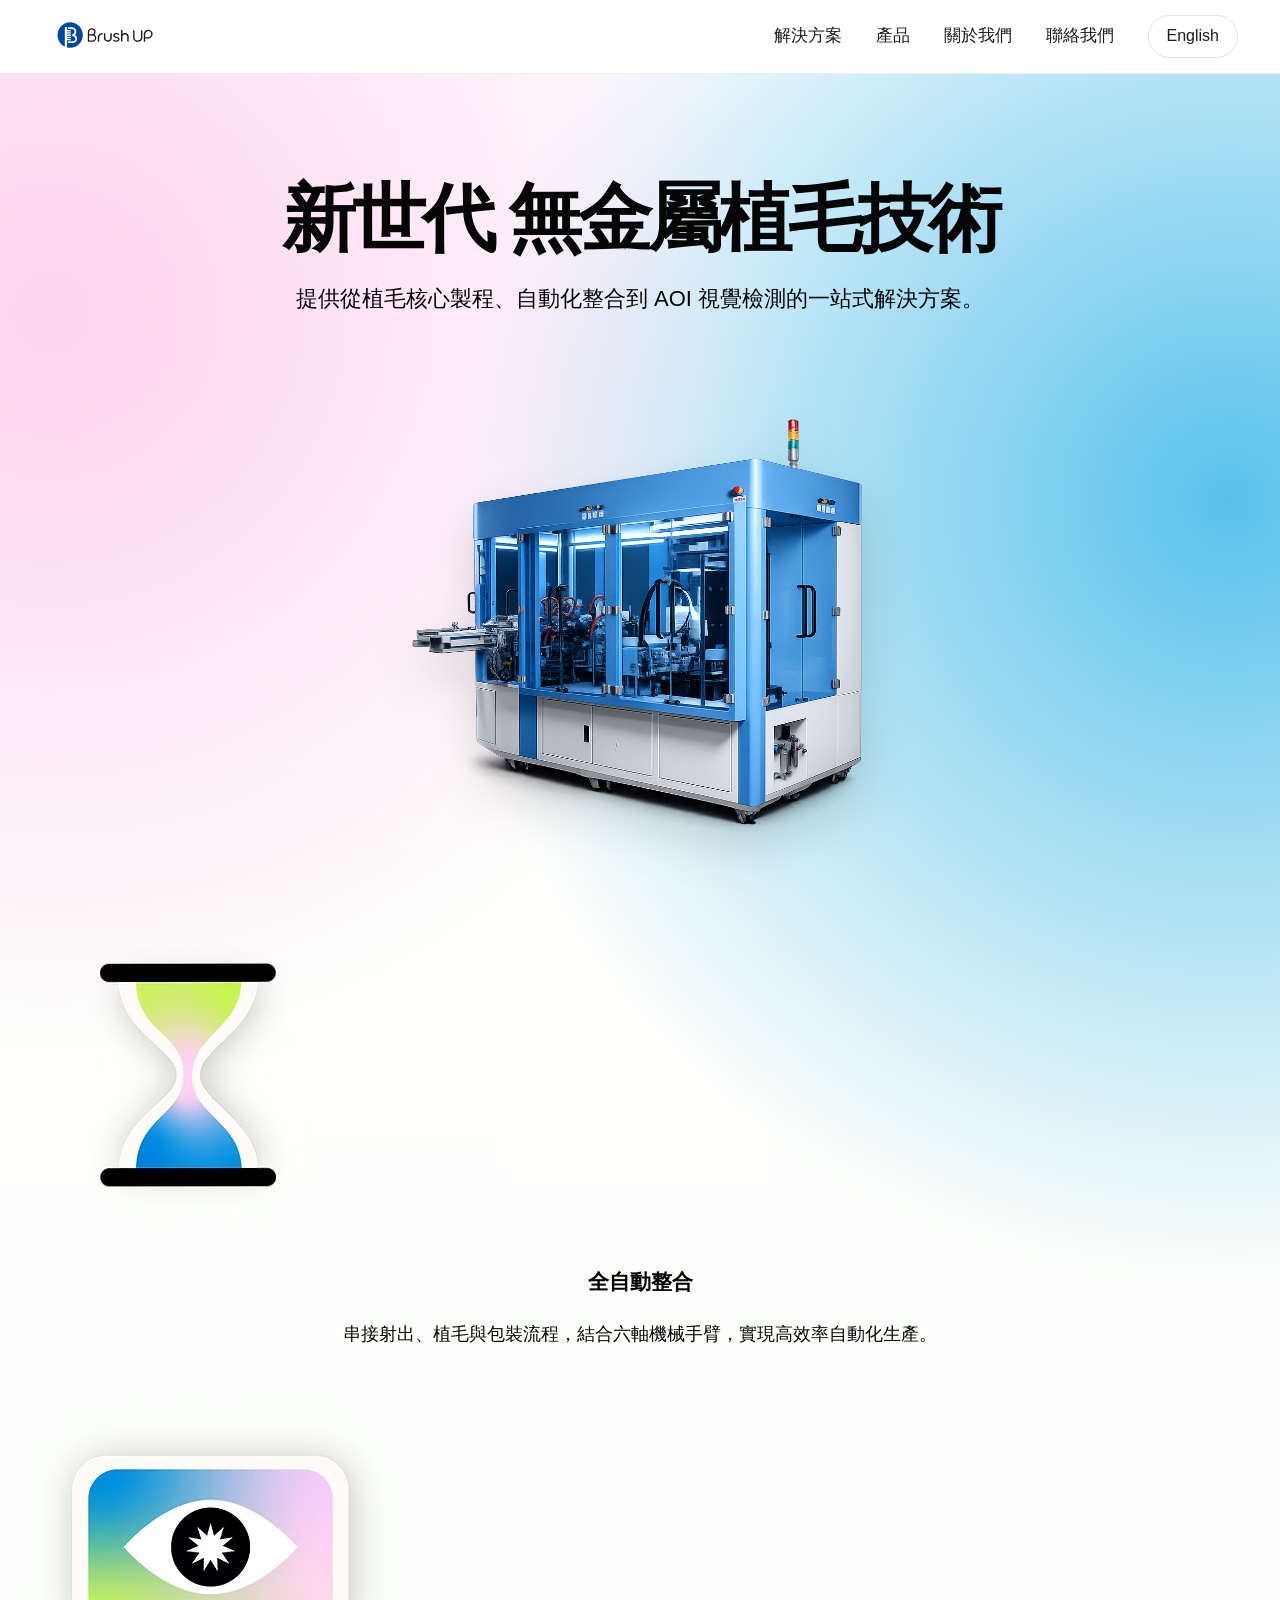
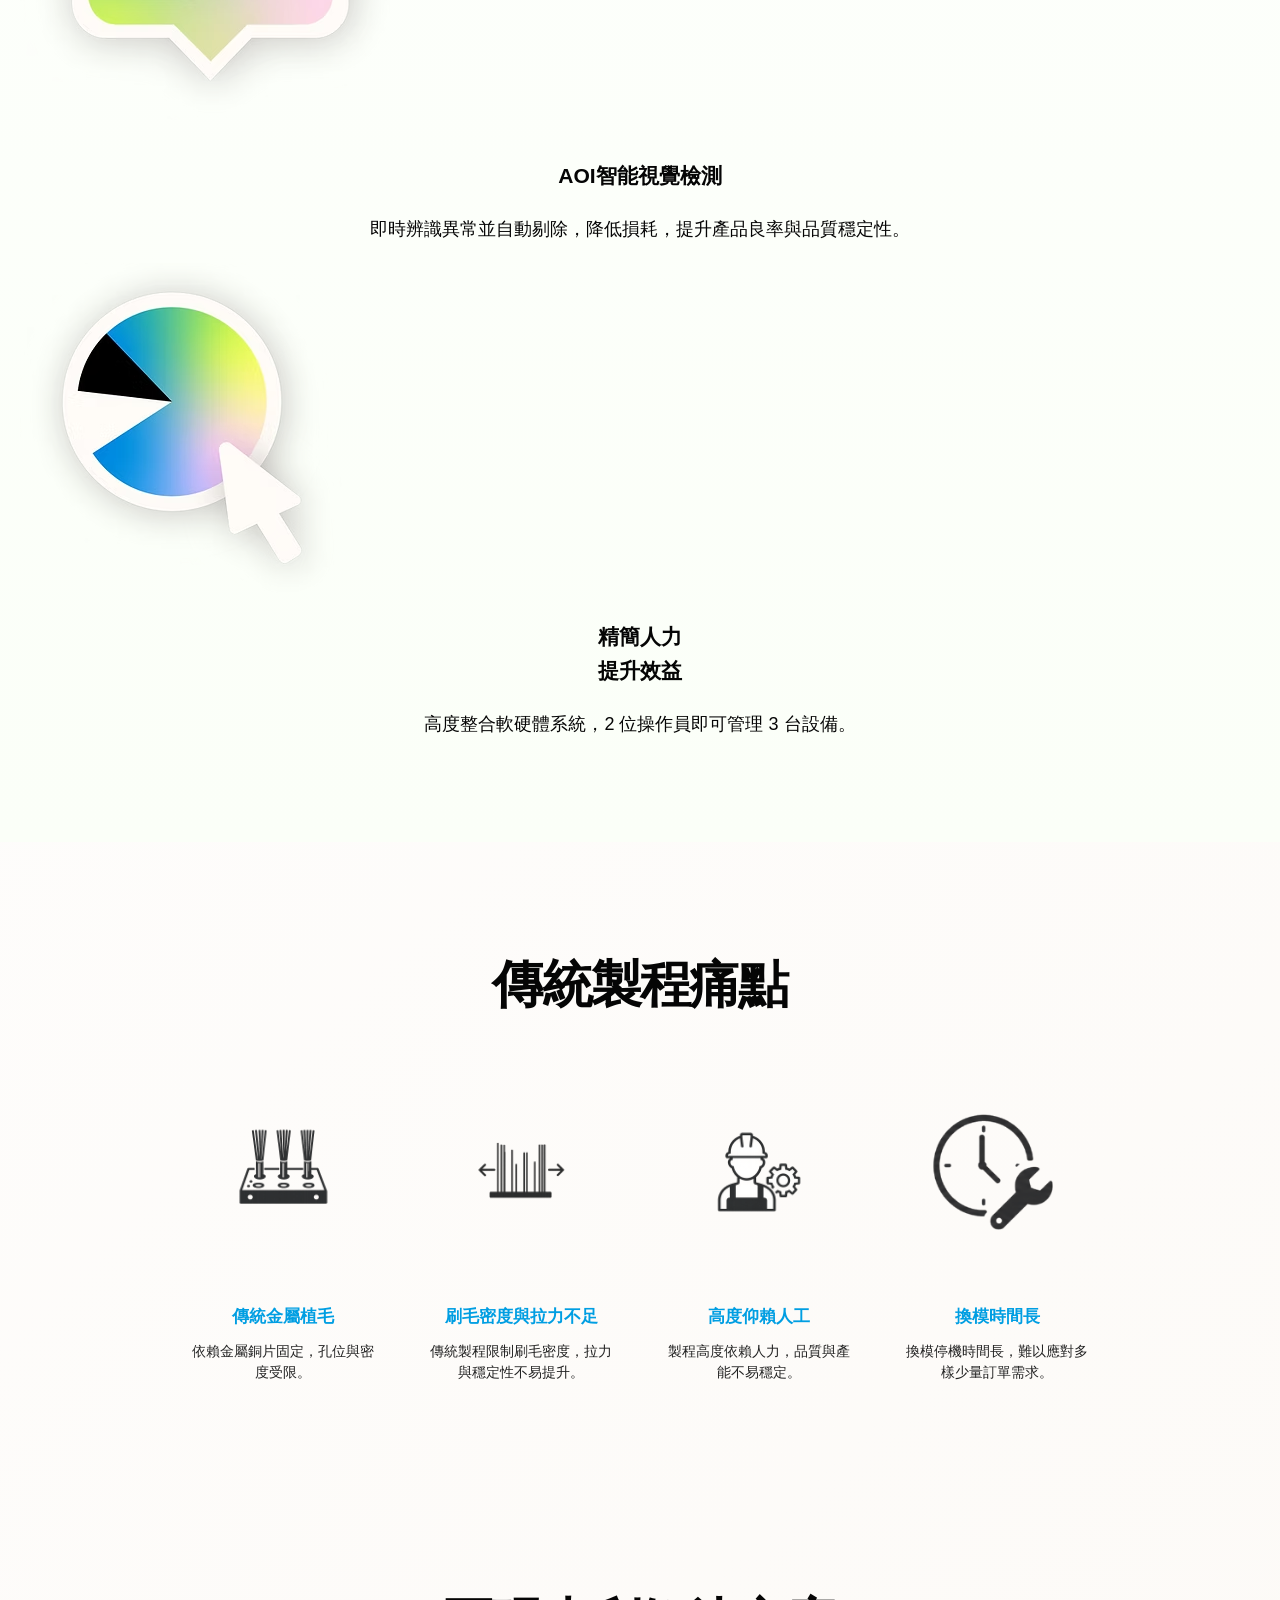
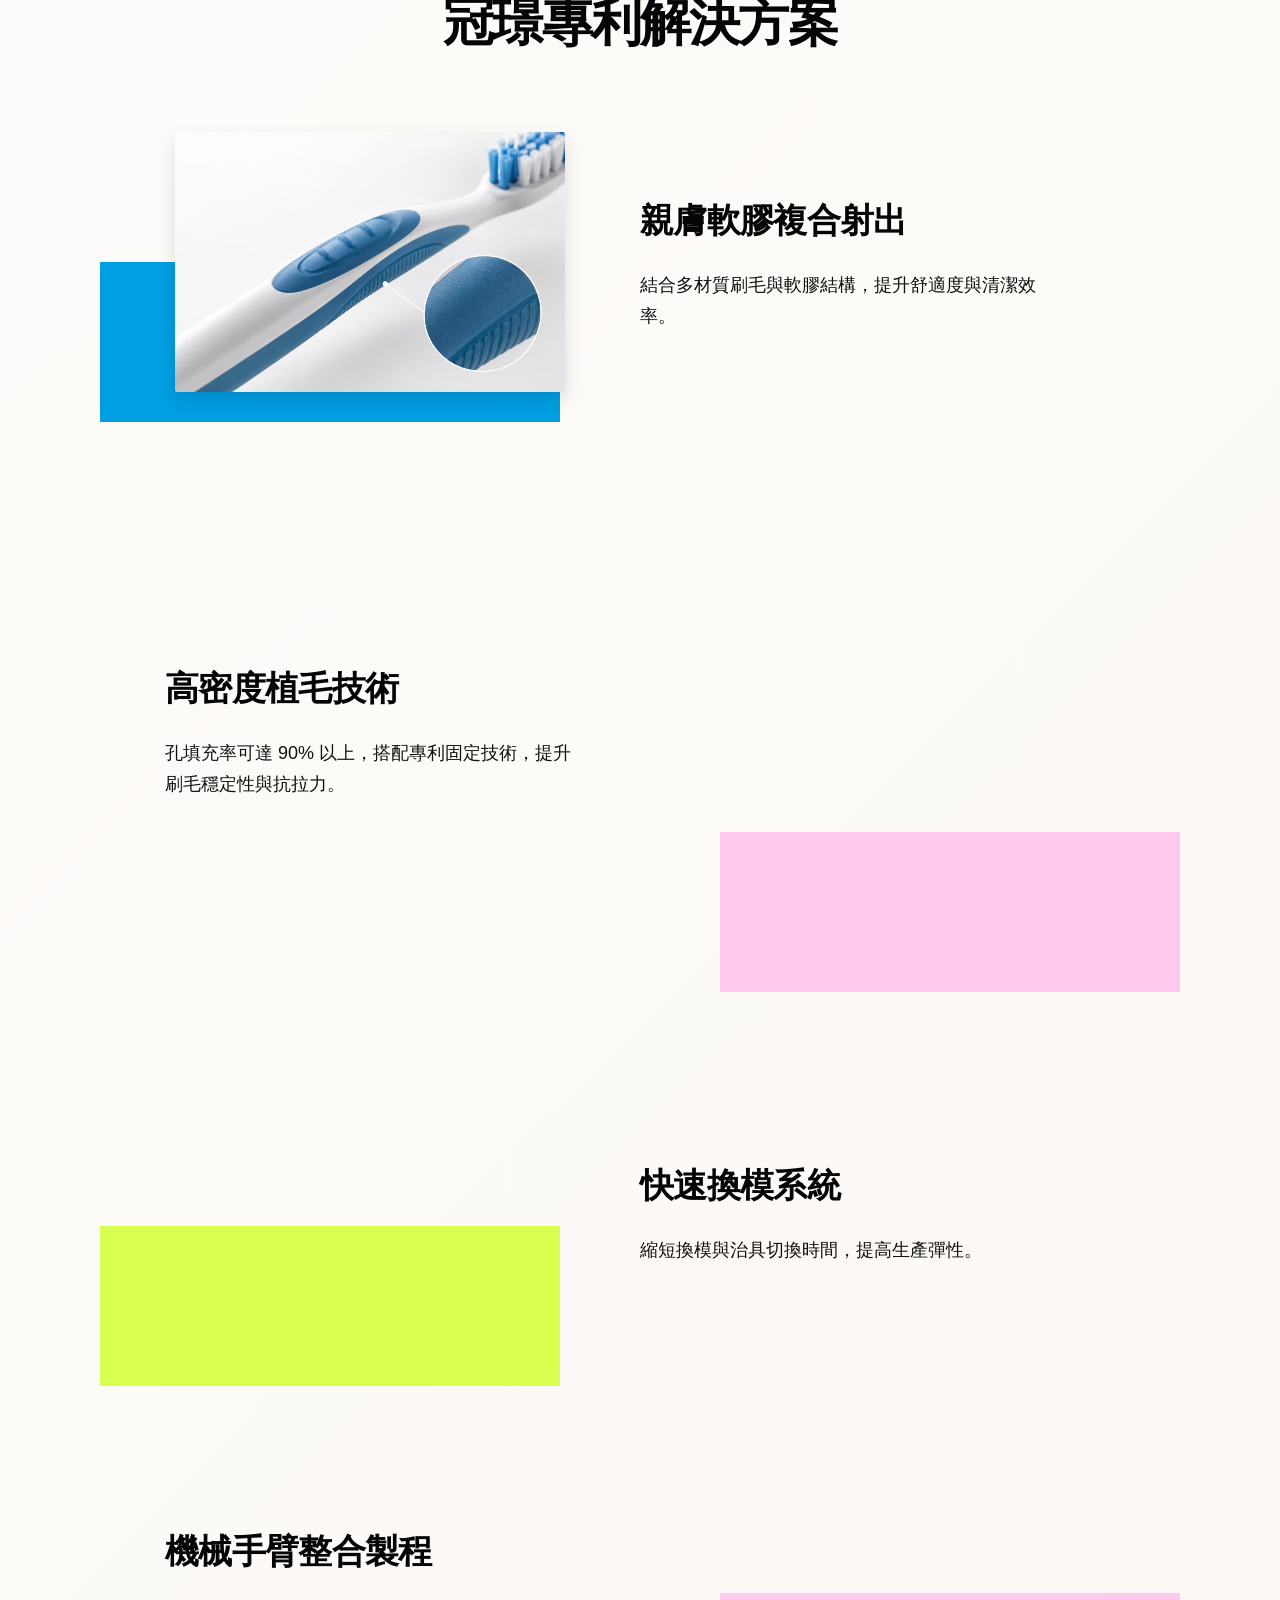
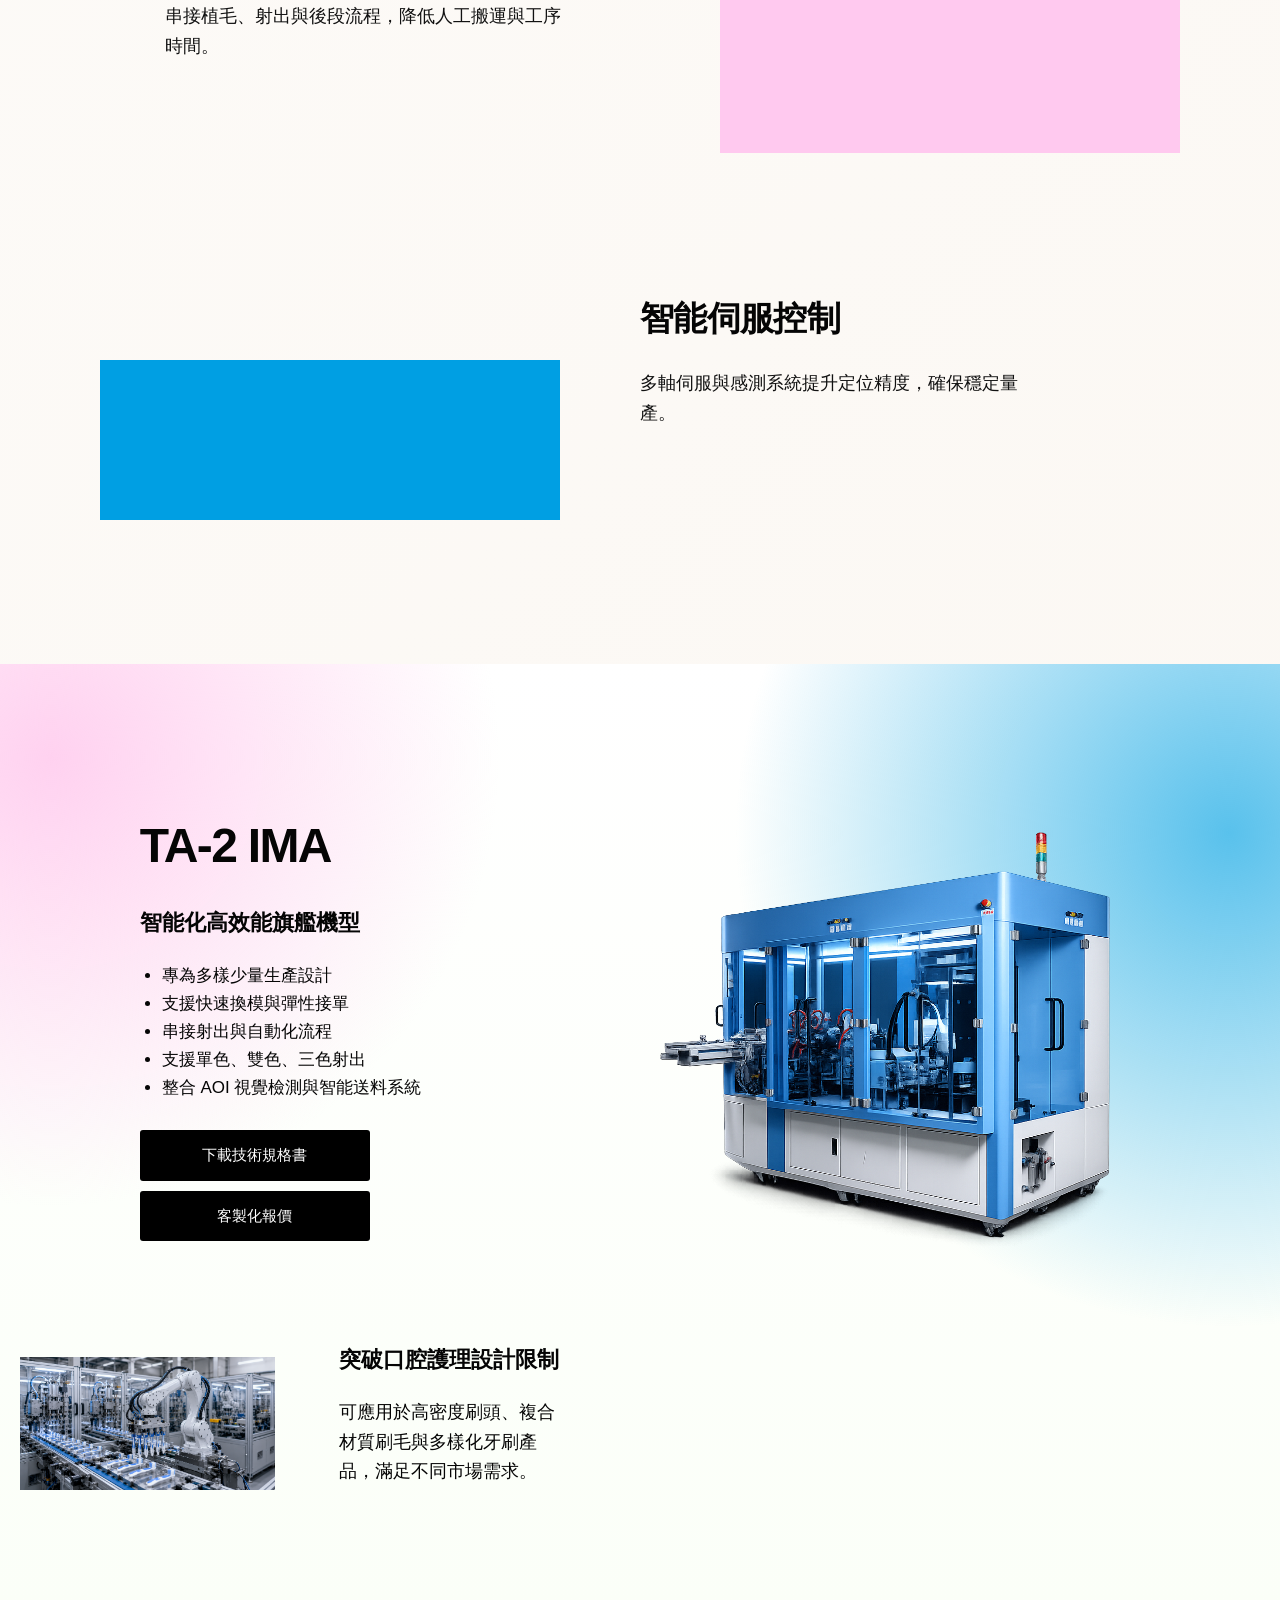
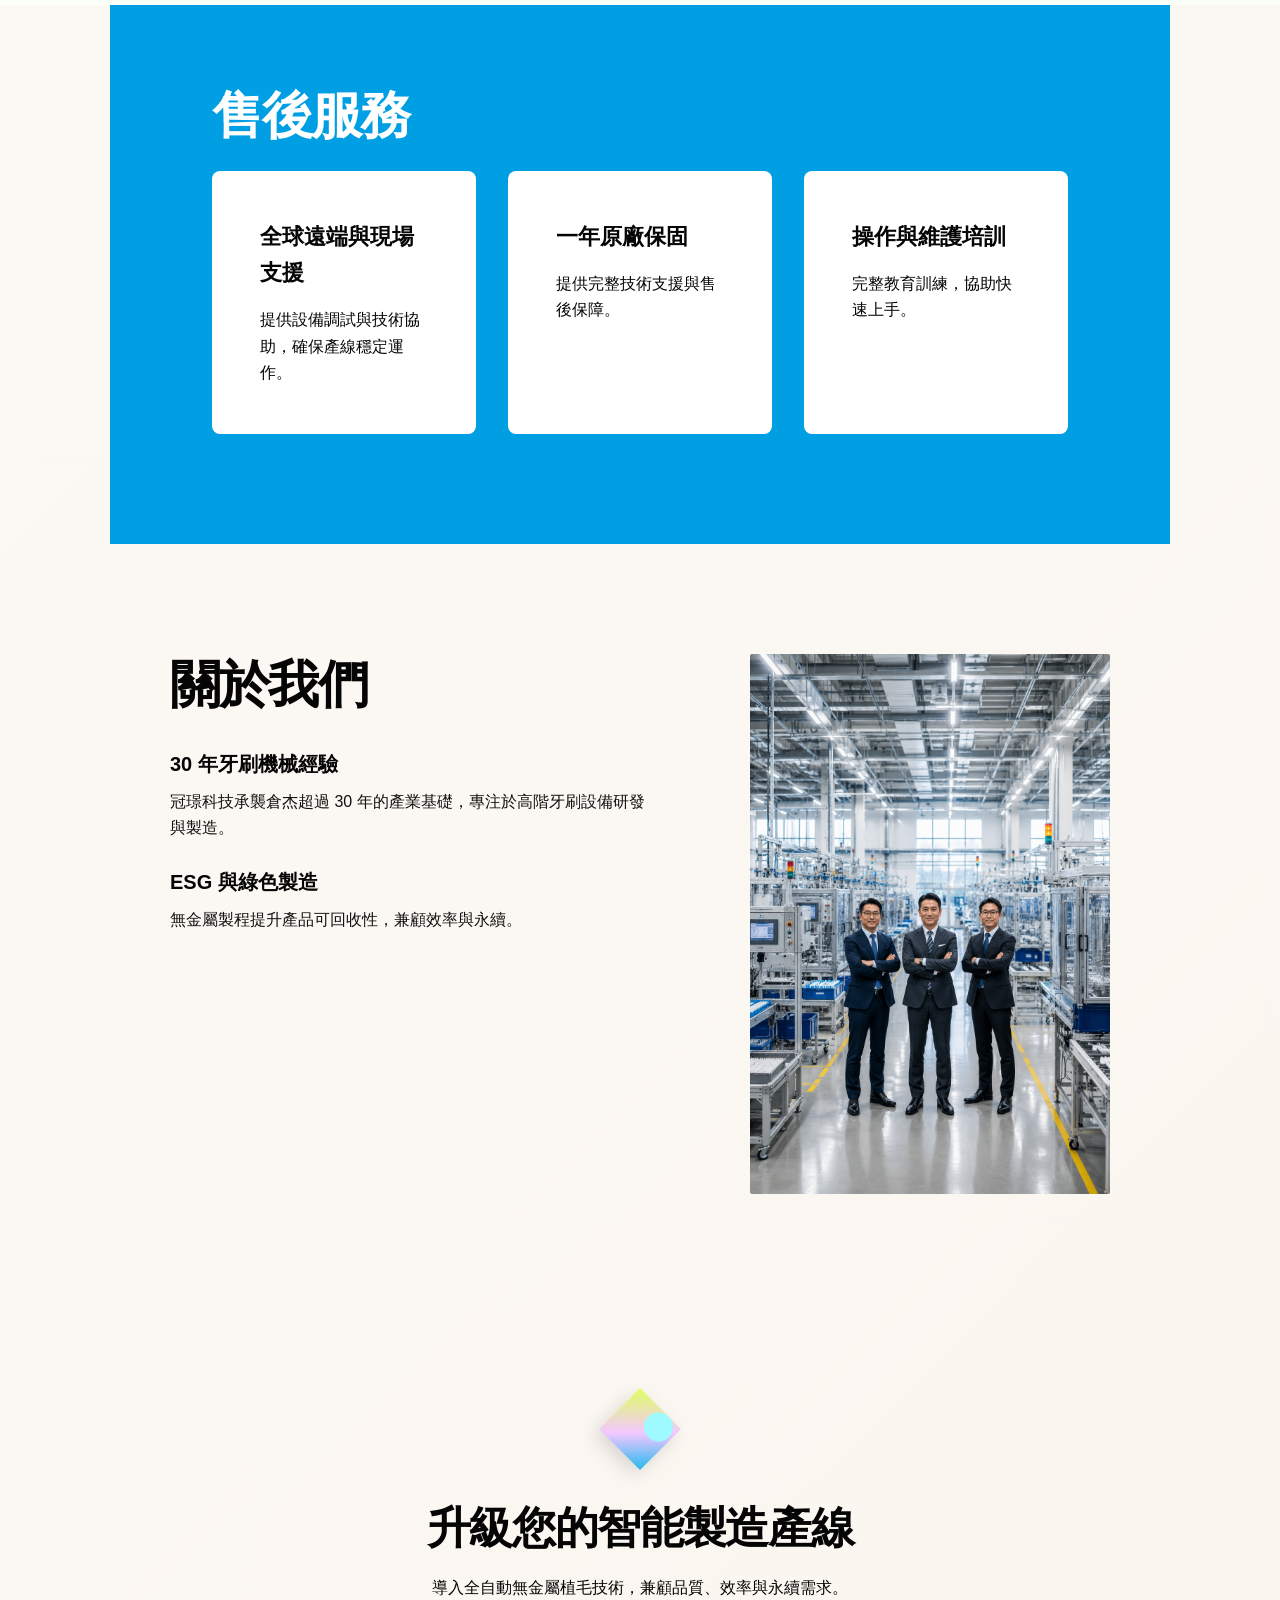
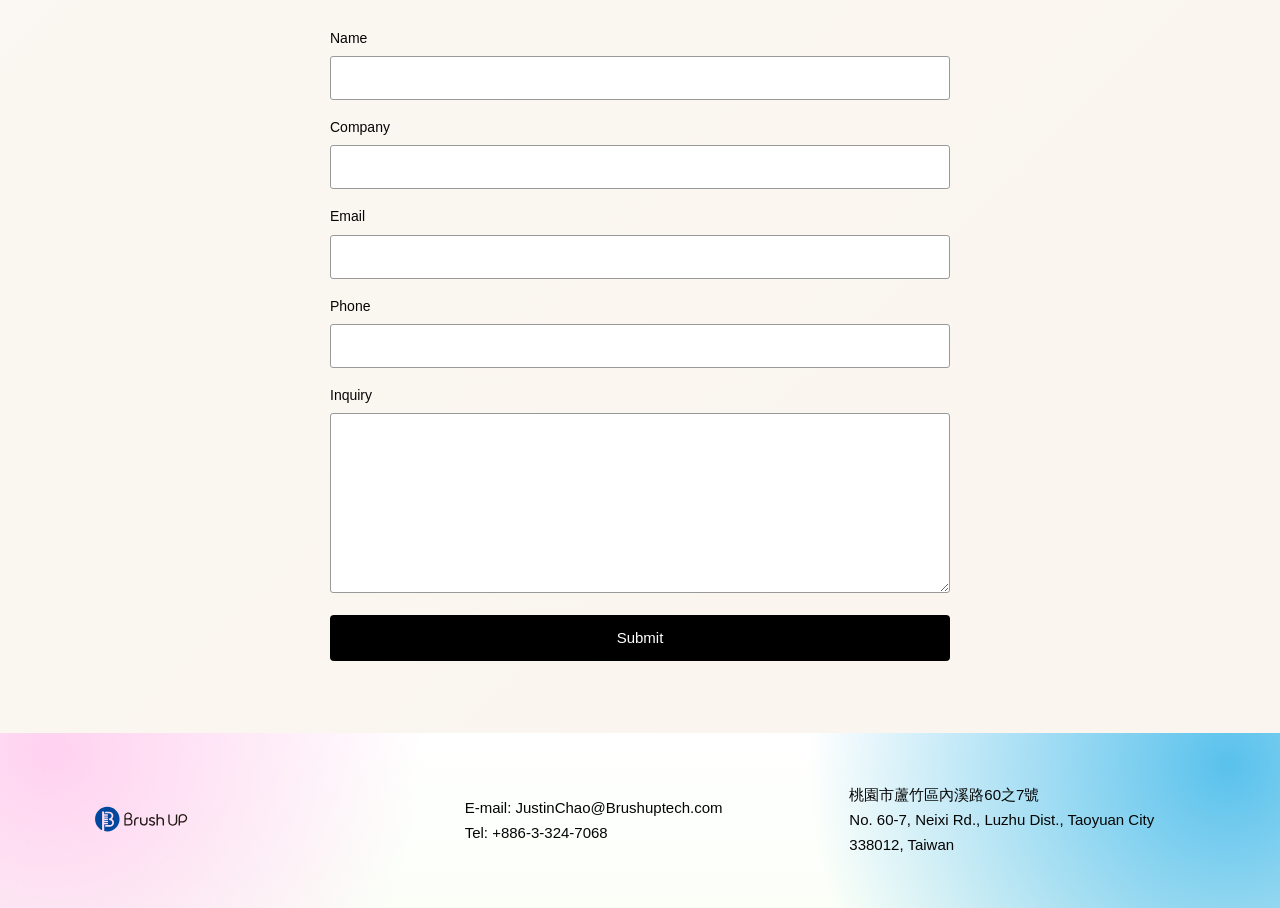
==== index.html @ 4c8d1447 "Update index.html hero標題改class" ====
<!doctype html>
<html lang="zh-Hant">
<head>
  <meta charset="utf-8">
  <meta name="viewport" content="width=device-width, initial-scale=1">

<link rel="icon" type="image/x-icon" href="/favicon.ico?v=999">
<link rel="shortcut icon" type="image/x-icon" href="/favicon.ico?v=999">
  <link rel="apple-touch-icon" href="/favicon.png">

  <title>BrushUP｜新世代無金屬植毛技術</title>
  <meta name="description" content="提供從植毛核心製程、自動化整合到 AOI 視覺檢測的一站式解決方案。">
  <link rel="stylesheet" href="style.css">
</head>
<body>
  <header class="topbar">
    <a class="logo" href="#top"><img src="assets/logo.svg" alt="BrushUP"></a>
    <nav class="nav" aria-label="main navigation">
      <a href="#solution">解決方案</a>
      <a href="#product">產品</a>
      <a href="#about">關於我們</a>
      <a href="#contact">聯絡我們</a>
      <a href="en.html" class="lang">English</a>
    </nav>
  </header>

  <main id="top">
    <section class="hero soft-gradient">
      <div class="hero-text">
       <h1 class="hero-title">新世代 無金屬植毛技術</h1>
        <p>提供從植毛核心製程、自動化整合到 AOI 視覺檢測的一站式解決方案。</p>
      </div>
      <img class="hero-machine" src="assets/hero-machine.png" alt="BrushUP 無金屬植毛設備" class="fade-up>
      <div class="hero-cards">
        <article>
          <img src="assets/icon-automation.avif" alt="全自動整合" class="fade-up">
          <h3>全自動整合</h3>
          <p>串接射出、植毛與包裝流程，結合六軸機械手臂，實現高效率自動化生產。</p>
        </article>
        <article>
          <img src="assets/icon-aoi.avif" alt="AOI智能視覺檢測" class="fade-up">
          <h3>AOI智能視覺檢測</h3>
          <p>即時辨識異常並自動剔除，降低損耗，提升產品良率與品質穩定性。</p>
        </article>
        <article>
          <img src="assets/icon-manpower.avif" alt="精簡人力 提升效益" class="fade-up">
          <h3>精簡人力<br>提升效益</h3>
          <p>高度整合軟硬體系統，2 位操作員即可管理 3 台設備。</p>
        </article>
      </div>
    </section>

    <section class="section challenges" id="challenges">
      <h2>傳統製程痛點</h2>
      <div class="challenge-grid">
        <article><img src="assets/challenge-1.png" alt="傳統金屬植毛" class="fade-up"><h3>傳統金屬植毛</h3><p>依賴金屬銅片固定，孔位與密度受限。</p></article>
        <article><img src="assets/challenge-2.png" alt="刷毛密度與拉力不足" class="fade-up"><h3>刷毛密度與拉力不足</h3><p>傳統製程限制刷毛密度，拉力與穩定性不易提升。</p></article>
        <article><img src="assets/challenge-3.png" alt="高度仰賴人工" class="fade-up"><h3>高度仰賴人工</h3><p>製程高度依賴人力，品質與產能不易穩定。</p></article>
        <article><img src="assets/challenge-4.png" alt="換模時間長" class="fade-up"><h3>換模時間長</h3><p>換模停機時間長，難以應對多樣少量訂單需求。</p></article>
      </div>
    </section>

    <section class="section solution" id="solution">
      <h2>冠璟專利解決方案</h2>
      <div class="solution-list">
        <article class="solution-item left blue-block">
          <div class="image-wrap"><img src="assets/solution-1.png" alt="親膚軟膠複合射出" class="fade-up"></div>
          <div class="copy"><h3>親膚軟膠複合射出</h3><p>結合多材質刷毛與軟膠結構，提升舒適度與清潔效率。</p></div>
        </article>
        <article class="solution-item right pink-block">
          <div class="image-wrap"><img src="assets/solution-2.png" alt="高密度植毛技術" class="fade-up"></div>
          <div class="copy"><h3>高密度植毛技術</h3><p>孔填充率可達 90% 以上，搭配專利固定技術，提升刷毛穩定性與抗拉力。</p></div>
        </article>
        <article class="solution-item left green-block">
          <div class="image-wrap"><img src="assets/solution-3.png" alt="快速換模系統" class="fade-up"></div>
          <div class="copy"><h3>快速換模系統</h3><p>縮短換模與治具切換時間，提高生產彈性。</p></div>
        </article>
        <article class="solution-item right pink-block small-img">
          <div class="image-wrap"><img src="assets/solution-4.png" alt="機械手臂整合製程" class="fade-up"></div>
          <div class="copy"><h3>機械手臂整合製程</h3><p>串接植毛、射出與後段流程，降低人工搬運與工序時間。</p></div>
        </article>
        <article class="solution-item left blue-block">
          <div class="image-wrap"><img src="assets/solution-5.png" alt="智能伺服控制" class="fade-up"></div>
          <div class="copy"><h3>智能伺服控制</h3><p>多軸伺服與感測系統提升定位精度，確保穩定量產。</p></div>
        </article>
      </div>
    </section>

    <section class="product soft-gradient" id="product">
      <div class="product-copy">
        <h2>TA-2 IMA</h2>
        <h3>智能化高效能旗艦機型</h3>
        <ul>
          <li>專為多樣少量生產設計</li>
          <li>支援快速換模與彈性接單</li>
          <li>串接射出與自動化流程</li>
          <li>支援單色、雙色、三色射出</li>
          <li>整合 AOI 視覺檢測與智能送料系統</li>
        </ul>
        <div class="buttons"><a href="#" class="btn">下載技術規格書</a><a href="#contact" class="btn">客製化報價</a></div>
      </div>
      <img src="assets/product-machine.png" alt="TA-2 IMA 智能化高效能旗艦機型" class="fade-up>
    </section>

    <section class="section application">
      <div class="application-grid">
        <img src="assets/solution-4.png" alt="突破口腔護理設計限制" class="fade-up">
        <div><h3>突破口腔護理設計限制</h3><p>可應用於高密度刷頭、複合材質刷毛與多樣化牙刷產品，滿足不同市場需求。</p></div>
      </div>
    </section>

    <section class="service-band">
      <h2>售後服務</h2>
      <div class="service-cards">
        <article><h3>全球遠端與現場支援</h3><p>提供設備調試與技術協助，確保產線穩定運作。</p></article>
        <article><h3>一年原廠保固</h3><p>提供完整技術支援與售後保障。</p></article>
        <article><h3>操作與維護培訓</h3><p>完整教育訓練，協助快速上手。</p></article>
      </div>
    </section>

    <section class="section about" id="about">
      <div class="about-copy">
        <h2>關於我們</h2>
        <h3>30 年牙刷機械經驗</h3>
        <p>冠璟科技承襲倉杰超過 30 年的產業基礎，專注於高階牙刷設備研發與製造。</p>
        <h3>ESG 與綠色製造</h3>
        <p>無金屬製程提升產品可回收性，兼顧效率與永續。</p>
     </div>
      <img src="assets/factory-team.png" alt="BrushUP 工廠團隊" class="fade-up">
    </section>

    <section class="contact" id="contact">
      <div class="diamond"></div>
      <h2>升級您的智能製造產線</h2>
      <p>導入全自動無金屬植毛技術，兼顧品質、效率與永續需求。</p>
<form action="https://formspree.io/f/xdarogey" method="POST">

  <label>
    Name
    <input type="text" name="name" required>
  </label>

  <label>
    Company
    <input type="text" name="company">
  </label>

  <label>
    Email
    <input type="email" name="email" required>
  </label>

  <label>
    Phone
    <input type="tel" name="phone">
  </label>

  <label>
    Inquiry
    <textarea name="message" rows="5" required></textarea>
  </label>

  <input
    type="hidden"
    name="_subject"
    value="Brush Up Technology Website Inquiry"
  >

  <button type="submit">Submit</button>

</form>
    </section>
  </main>

  <footer class="footer soft-gradient">
    <img src="assets/logo.svg" alt="BrushUP">
    <p>E-mail: JustinChao@Brushuptech.com<br>Tel: +886-3-324-7068</p>
    <address>桃園市蘆竹區內溪路60之7號<br>No. 60-7, Neixi Rd., Luzhu Dist., Taoyuan City 338012, Taiwan</address>
  </footer>
  <script>
  const animatedElements = document.querySelectorAll('.fade-up, .fade-left, .fade-right');

  const observer = new IntersectionObserver((entries) => {
    entries.forEach(entry => {
      if (entry.isIntersecting) {
        entry.target.classList.add('show');
      }
    });
  }, {
    threshold: 0.2
  });

  animatedElements.forEach(el => observer.observe(el));
</script>
</body>
</html>
---- style.css ----
:root{
  --blue:#009fe3;
  --pink:#ffd2f2;
  --green:#d9ff52;
  --pale-blue:#dff5ff;
  --ink:#050505;
  --muted:#333;
  --shadow:0 14px 34px rgba(0,0,0,.13);
}

*{box-sizing:border-box}
html{scroll-behavior:smooth}
body{
  margin:0;
  font-family:Arial,"Noto Sans TC","Microsoft JhengHei",sans-serif;
  color:var(--ink);
  background:#fff;
  font-size:18px;
  line-height:1.65;
}
img{max-width:100%;display:block}
a{color:inherit;text-decoration:none}

.topbar{
  height:74px;
  display:flex;
  align-items:center;
  justify-content:space-between;
  padding:0 42px;
  background:#fff;
  position:sticky;
  top:0;
  z-index:10;
  border-bottom:1px solid #eee;
}

.topbar{
  transition: transform .3s ease;
}

.topbar.hide{
  transform: translateY(-100%);
}

.logo img{
  width:128px;
  height:auto;
}
.nav{
  display:flex;
  gap:34px;
  align-items:center;
  font-size:17px;
}
.nav a{opacity:.9}
.nav .lang{
  font-size:16px;
  border:1px solid #ddd;
  border-radius:999px;
  padding:7px 18px;
}

.soft-gradient{
  background:
    radial-gradient(circle at 4% 10%,rgba(255,207,239,.95),transparent 30%),
    radial-gradient(circle at 96% 18%,rgba(80,190,235,.95),transparent 34%),
    linear-gradient(180deg,#fff 0%,#fbfff8 100%);
}

.hero{
  min-height:840px;
  text-align:center;
  padding:105px 20px 84px;
  overflow:hidden;
}

.hero-title {
  opacity: 0;
  transform: translateY(30px);
  animation: titleFadeUp 1.2s ease forwards;
}

@keyframes titleFadeUp {
  to {
    opacity: 1;
    transform: translateY(0);
  }
}
.hero-text h1{
  font-size:clamp(58px,5.8vw,92px);
  line-height:1.08;
  margin:0 0 22px;
  font-weight:900;
  letter-spacing:-.055em;
}
.hero-text p{
  font-size:22px;
  margin:0 auto 34px;
  max-width:860px;
}
.hero-machine{
  width:min(520px,82vw);
  margin:0 auto 36px;
  filter:drop-shadow(0 22px 24px rgba(0,0,0,.14));
}
.hero-cards{
  width:min(880px,calc(100% - 30px));
  margin:0 auto;
  display:grid;
  grid-template-columns:repeat(3,1fr);
  gap:28px;
}
.hero-cards article{
  background:#fff;
  border-radius:8px;
  box-shadow:var(--shadow);
  padding:34px 26px 32px;
  min-height:250px;
}
.hero-cards img{
  height:92px;
  width:92px;
  margin:0 auto 20px;
  object-fit:contain;
}
.hero-cards h3{
  font-size:25px;
  line-height:1.25;
  margin:0 0 14px;
  font-weight:900;
}
.hero-cards p{
  font-size:16px;
  margin:0;
  color:#222;
  line-height:1.55;
}

.section{padding:112px 20px}
.section h2,
.service-band h2{
  font-size:clamp(42px,4vw,58px);
  line-height:1.2;
  text-align:center;
  margin:0 0 78px;
  font-weight:900;
  letter-spacing:-.035em;
}

.challenge-grid{
  width:min(900px,100%);
  margin:0 auto;
  display:grid;
  grid-template-columns:repeat(4,1fr);
  gap:52px;
}
.challenge-grid article{text-align:center}
.challenge-grid img{
  height:160px;
  object-fit:contain;
  margin:0 auto 50px;
}
.challenge-grid h3{
  font-size:17px;
  color:#009ee2;
  margin:0 0 10px;
  font-weight:900;
}
.challenge-grid p{
  font-size:14px;
  line-height:1.45;
  margin:0;
  color:#222;
}

.solution{padding-top:98px}
.solution h2{margin-bottom:66px}
.solution-list{
  width:min(1080px,100%);
  margin:0 auto;
  display:grid;
  gap:82px;
}
.solution-item{
  position:relative;
  display:grid;
  grid-template-columns:1fr 1fr;
  align-items:center;
  min-height:285px;
}
.solution-item::before{
  content:"";
  position:absolute;
  z-index:0;
  width:460px;
  height:160px;
}
.solution-item.blue-block::before{background:#009fe3}
.solution-item.pink-block::before{background:#ffc9ef}
.solution-item.green-block::before{background:#d8ff4f}
.solution-item.left::before{left:0;bottom:-18px}
.solution-item.right::before{right:0;bottom:-18px}
.solution-item .image-wrap{
  position:relative;
  z-index:1;
  width:390px;
  justify-self:center;
}
.solution-item .image-wrap img{
  border-radius:2px;
  box-shadow:0 8px 18px rgba(0,0,0,.13);
}
.solution-item .copy{
  position:relative;
  z-index:2;
  width:410px;
}
.solution-item.right .image-wrap{grid-column:2}
.solution-item.right .copy{
  grid-column:1;
  grid-row:1;
  justify-self:center;
}
.solution-item h3{
  font-size:34px;
  margin:0 0 22px;
  font-weight:900;
  letter-spacing:-.02em;
}
.solution-item p{
  font-size:18px;
  line-height:1.7;
  margin:0;
  color:#111;
}
.solution-item.small-img .image-wrap{width:410px}

.product{
  margin-top:50px;
  padding:100px 20px;
  display:grid;
  grid-template-columns:1fr 1.15fr;
  align-items:center;
  gap:58px;
}
.product-copy{
  justify-self:end;
  width:430px;
}
.product h2{
  font-size:48px;
  margin:0 0 20px;
  letter-spacing:-.035em;
}
.product h3{
  font-size:22px;
  margin:0 0 20px;
}
.product ul{
  font-size:17px;
  margin:0 0 28px;
  padding-left:22px;
}
.product img{width:520px}
.buttons{
  display:grid;
  width:230px;
  gap:10px;
}
.btn{
  background:#000;
  color:#fff;
  text-align:center;
  border-radius:3px;
  font-size:15px;
  padding:13px 18px;
}

.application{padding-top:90px}
.application-grid{
  width:min(860px,100%);
  margin:0 auto;
  display:grid;
  grid-template-columns:1.05fr .95fr;
  gap:64px;
  align-items:center;
}
.application img{border-radius:2px}
.application h3{
  font-size:32px;
  margin:0 0 20px;
  font-weight:900;
}
.application p{
  font-size:18px;
  margin:0;
}

.service-band{
  width:min(1060px,calc(100% - 40px));
  margin:0 auto 110px;
  background:linear-gradient(90deg,#009fe3 0 72%);
  padding:64px 74px 74px;
  position:relative;
}
.service-band h2{
  color:#fff;
  text-align:left;
  margin:0 0 24px;
}
.service-band {
  position: relative;
  padding: 80px 8% 110px;
}

.service-cards {
  display: grid;
  grid-template-columns: repeat(3, minmax(0, 1fr));
  gap: 32px;
  align-items: stretch;
}

.service-cards article {
  position: static;
  transform: none;
  width: auto;
  min-height: 260px;
  padding: 48px;
  background: #fff;
  border-radius: 8px;
  box-sizing: border-box;
}

.service-cards article:nth-child(1),
.service-cards article:nth-child(2),
.service-cards article:nth-child(3) {
  position: static;
  transform: none;
  left: auto;
  top: auto;
}
.service-cards h3{
  font-size:22px;
  margin:0 0 16px;
  font-weight:900;
}
.service-cards p{
  font-size:16px;
  line-height:1.65;
  margin:0;
}
.service-cards article:nth-child(1){
  top:160px;
  left:260px;
}
.service-cards article:nth-child(2){
  top:20px;
  left:480px;
}
.service-cards article:nth-child(3){
  top:150px;
  right:0;
}

.about{
  width:min(980px,calc(100% - 40px));
  display:grid;
  grid-template-columns:1fr 360px;
  gap:90px;
  align-items:start;
  margin:0 auto;
  padding-top:0;
}
.about h2{
  text-align:left;
  margin:0 0 32px;
}
.about h3{
  font-size:20px;
  margin:24px 0 8px;
}
.about p{
  font-size:16px;
  margin:0;
  color:#111;
}
.about img{border-radius:2px}
.certs{
  display:flex;
  gap:38px;
  align-items:center;
  margin-top:46px;
}
.certs span{
  border:2px solid #3157b7;
  color:#3157b7;
  border-radius:50%;
  width:86px;
  height:86px;
  display:grid;
  place-items:center;
  text-align:center;
  font-weight:900;
  line-height:1;
}
.certs strong{
  font-size:52px;
  letter-spacing:.08em;
}

.contact{
  text-align:center;
  padding:94px 20px 72px;
}
.diamond{
  width:58px;
  height:58px;
  background:
    radial-gradient(circle at 70% 25%,#9efaff 0 14px,transparent 15px),
    linear-gradient(135deg,#dfff60,#f3c7ff 55%,#25b9f0);
  transform:rotate(45deg);
  margin:0 auto 34px;
  box-shadow:0 8px 18px rgba(0,0,0,.13);
}
.contact h2{
  font-size:44px;
  margin:0 0 10px;
  letter-spacing:-.03em;
}
.contact p{
  font-size:16px;
  margin:0 0 26px;
}
.contact form{
  width:min(620px,100%);
  margin:0 auto;
  text-align:left;
}
.contact label{
  display:block;
  font-size:14px;
  margin:0 0 16px;
}
.contact input,
.contact textarea{
  display:block;
  width:100%;
  border:1px solid #999;
  border-radius:3px;
  margin-top:6px;
  padding:10px 12px;
  font-size:16px;
  font-family:inherit;
  box-sizing:border-box;
}
.contact input{
  height:44px;
}
.contact textarea{
  min-height:180px;
  resize:vertical;
  line-height:1.6;
}
.contact button{
  width:100%;
  height:46px;
  background:#000;
  color:#fff;
  border:0;
  border-radius:4px;
  margin-top:6px;
  font-size:15px;
  cursor:pointer;
}
.contact button:hover{
  opacity:.86;
}

.footer{
  min-height:170px;
  display:grid;
  grid-template-columns:1fr 1fr 1fr;
  align-items:center;
  gap:34px;
  padding:48px 80px;
  font-size:15px;
}
.footer img{width:124px}
.footer address{
  font-style:normal;
  line-height:1.65;
}

@media(max-width:760px){
  body{font-size:16px}

  .topbar{
    height:64px;
    padding:0 18px;
    justify-content:space-between;
  }

  .logo img{width:112px}

  /* 手機版只保留 Logo + English */
  .nav{
    display:block;
    font-size:16px;
  }

  .nav a:not(.lang){
    display:none;
  }

  .nav .lang{
    display:inline-block;
    font-size:16px;
    padding:8px 18px;
  }

  .hero{
    padding-top:62px;
    min-height:auto;
  }

  .hero-text h1{
    font-size:44px;
    line-height:1.08;
    font-weight:900;
    letter-spacing:-.045em;
  }
  .hero-text p{font-size:16px}

  .hero-cards,
  .challenge-grid{
    grid-template-columns:1fr;
  }

  .hero-cards article{min-height:auto}
  .challenge-grid{gap:32px}

  .solution-item,
  .product,
  .application-grid,
  .about,
  .footer{
    grid-template-columns:1fr;
  }

  /* 修正手機版 Solutions 圖片與文字超出版面 */
  .solution-list{
    width:100%;
    gap:72px;
    overflow:hidden;
  }

  .solution-item{
    gap:22px;
    min-height:auto;
    overflow:visible;
    width:100%;
    display:flex;
    flex-direction:column;
  }

  .solution-item::before{
    width:82%;
    height:112px;
    left:50%!important;
    right:auto!important;
    top:145px!important;
    bottom:auto!important;
    transform:translateX(-50%);
    z-index:0;
  }

  .solution-item .image-wrap{
    order:1;
    position:relative;
    z-index:1;
  }

  .solution-item .copy{
    order:2;
    position:relative;
    z-index:2;
    background:#fff;
    padding-top:8px;
  }

  .solution-item.right .image-wrap,
  .solution-item.right .copy{
    grid-column:auto;
    grid-row:auto;
  }


  .solution-item .image-wrap,
  .solution-item .copy,
  .product-copy{
    width:100%;
    max-width:calc(100vw - 48px);
    justify-self:center;
    overflow:hidden;
  }

  .solution-item .image-wrap img{
    width:100%;
    height:auto;
  }

  .solution-item h3{font-size:28px}
  .solution-item p{font-size:16px}

  .product img{
    width:min(440px,100%);
    margin:auto;
    order:1;
  }

  .product-copy{
    justify-self:center;
    order:2;
  }

  .service-band{
    width:calc(100% - 40px);
    padding:46px 28px;
    background:#009fe3;
    margin-bottom:82px;
  }

  .service-cards{
    position:static;
    min-height:auto;
    display:grid;
    grid-template-columns:1fr;
    gap:24px;
  }

  .service-cards article{
    position:static;
    width:auto;
    transform:none!important;
  }

  .about{gap:34px}

  .about img{
    width:280px;
    margin:auto;
  }

  .footer{
    text-align:center;
    padding:38px 20px;
  }

  .footer img{margin:auto}
}

/* 初始狀態：還沒進場 */
.fade-up {
  opacity: 0;
  transform: translateY(40px);
  transition: opacity 0.8s ease, transform 0.8s ease;
}

/* 出現在畫面後 */
.fade-up.show {
  opacity: 1;
  transform: translateY(0);
}

.fade-left {
  opacity: 0;
  transform: translateX(-40px);
  transition: opacity 0.8s ease, transform 0.8s ease;
}

.fade-left.show {
  opacity: 1;
  transform: translateX(0);
}

.fade-right {
  opacity: 0;
  transform: translateX(40px);
  transition: opacity 0.8s ease, transform 0.8s ease;
}

.fade-right.show {
  opacity: 1;
  transform: translateX(0);
}

body {
  background: linear-gradient(-45deg, #f7f5ef, #eef4f3, #f8f1e8, #ffffff);
  background-size: 400% 400%;
  animation: gradientMove 15s ease infinite;
}

@keyframes gradientMove {
  0% {
    background-position: 0% 50%;
  }
  50% {
    background-position: 100% 50%;
  }
  100% {
    background-position: 0% 50%;
  }
}
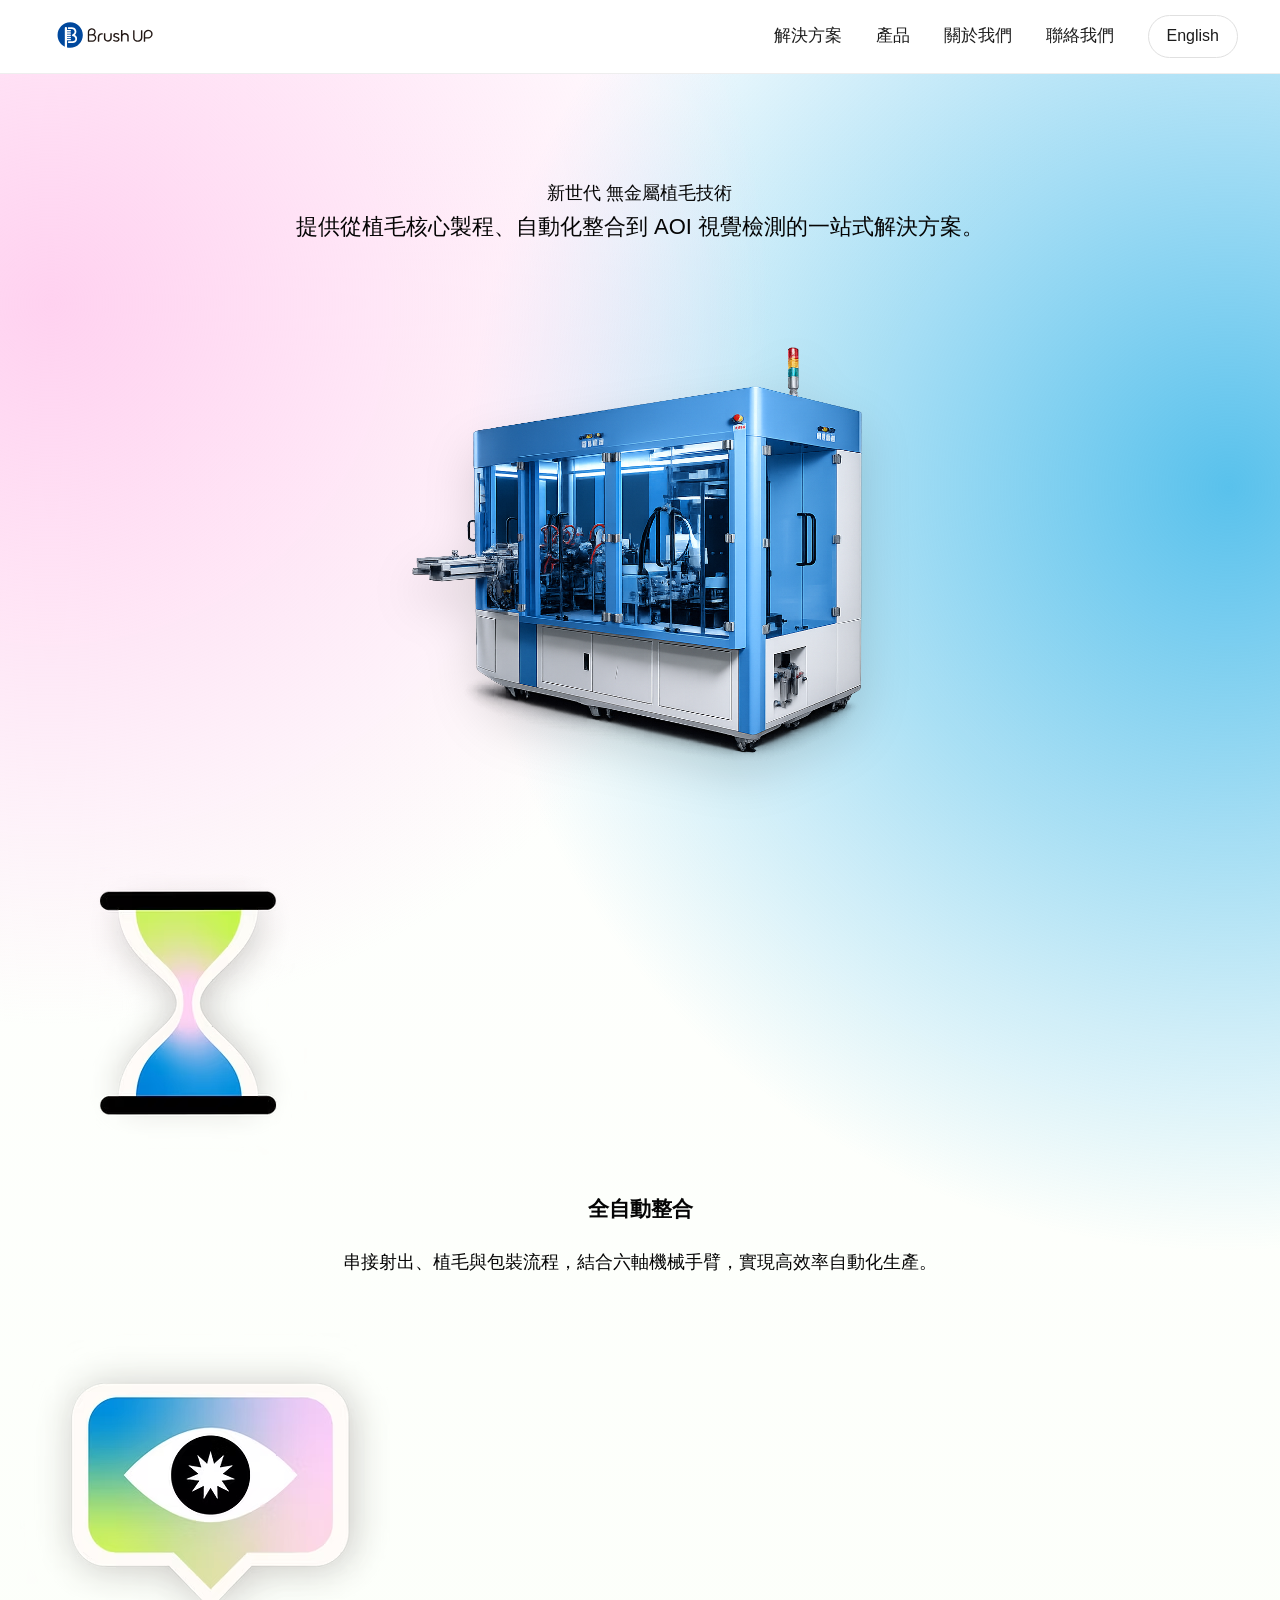
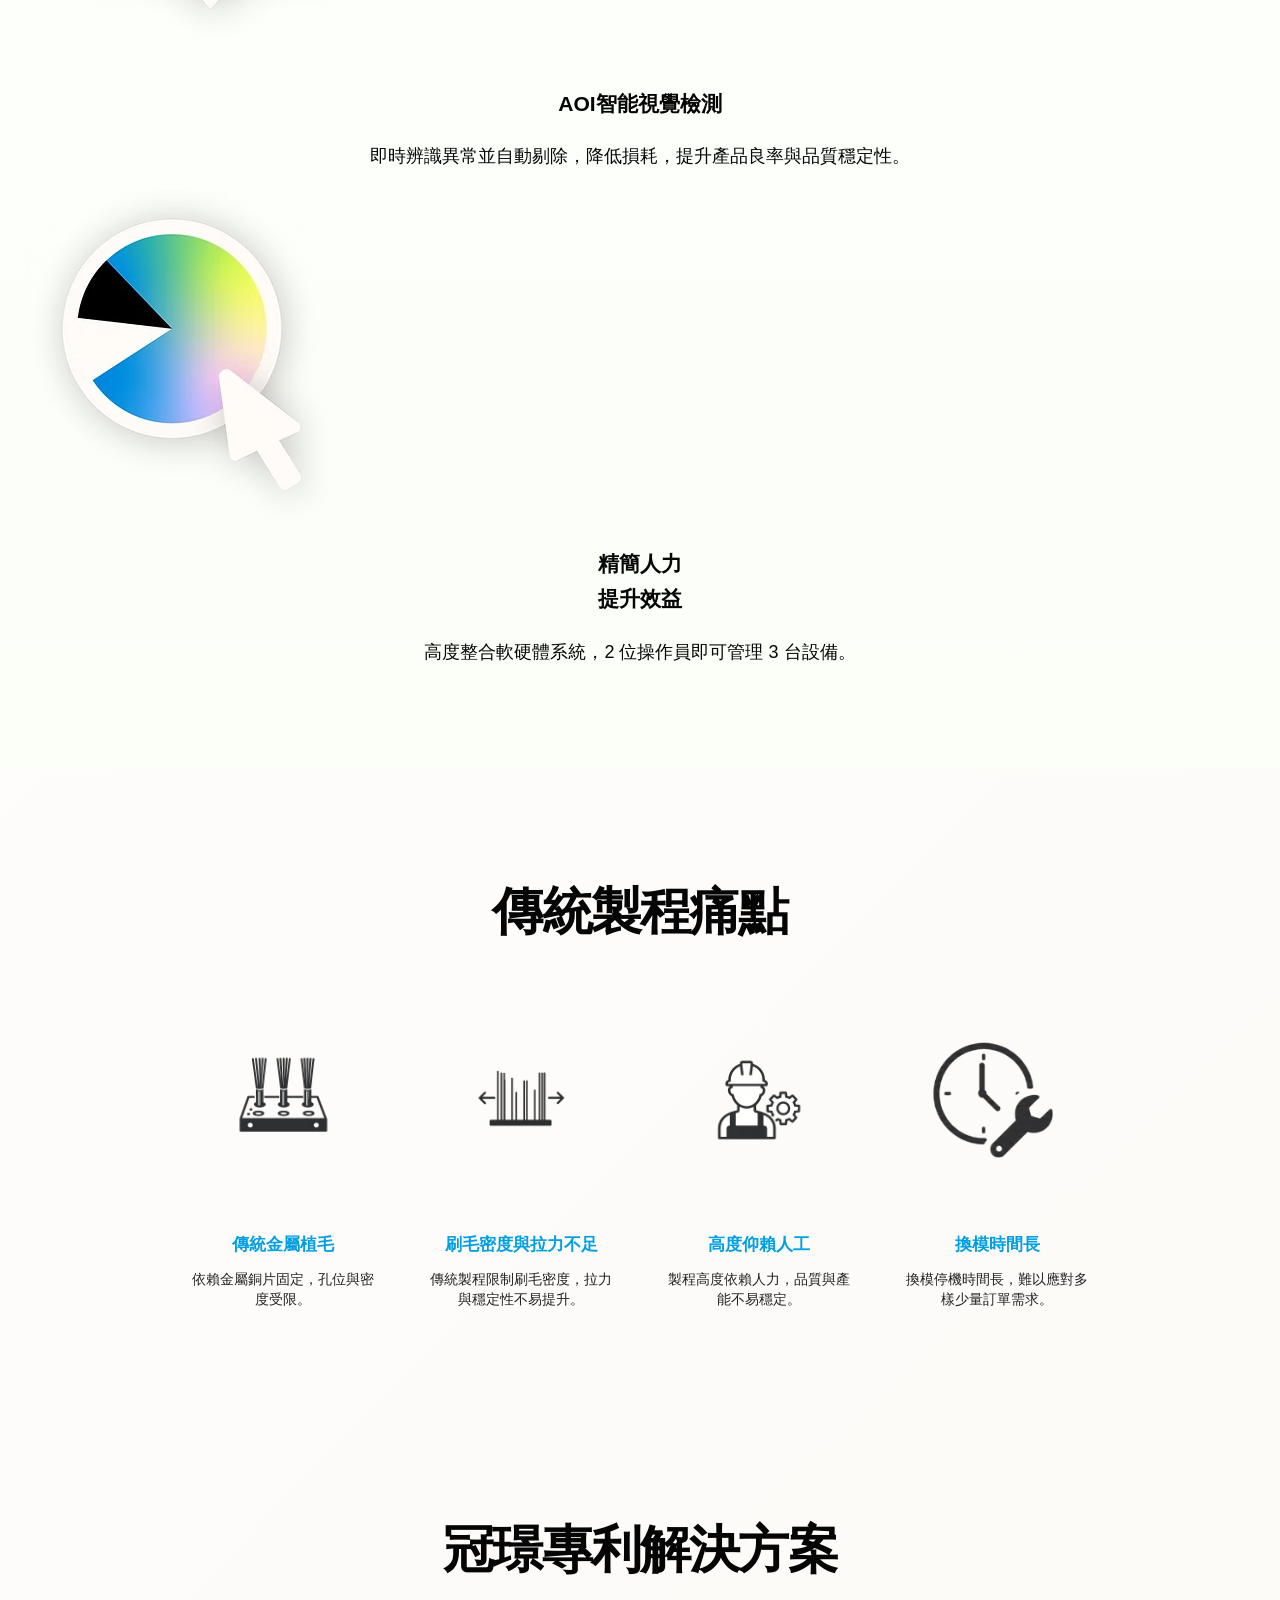
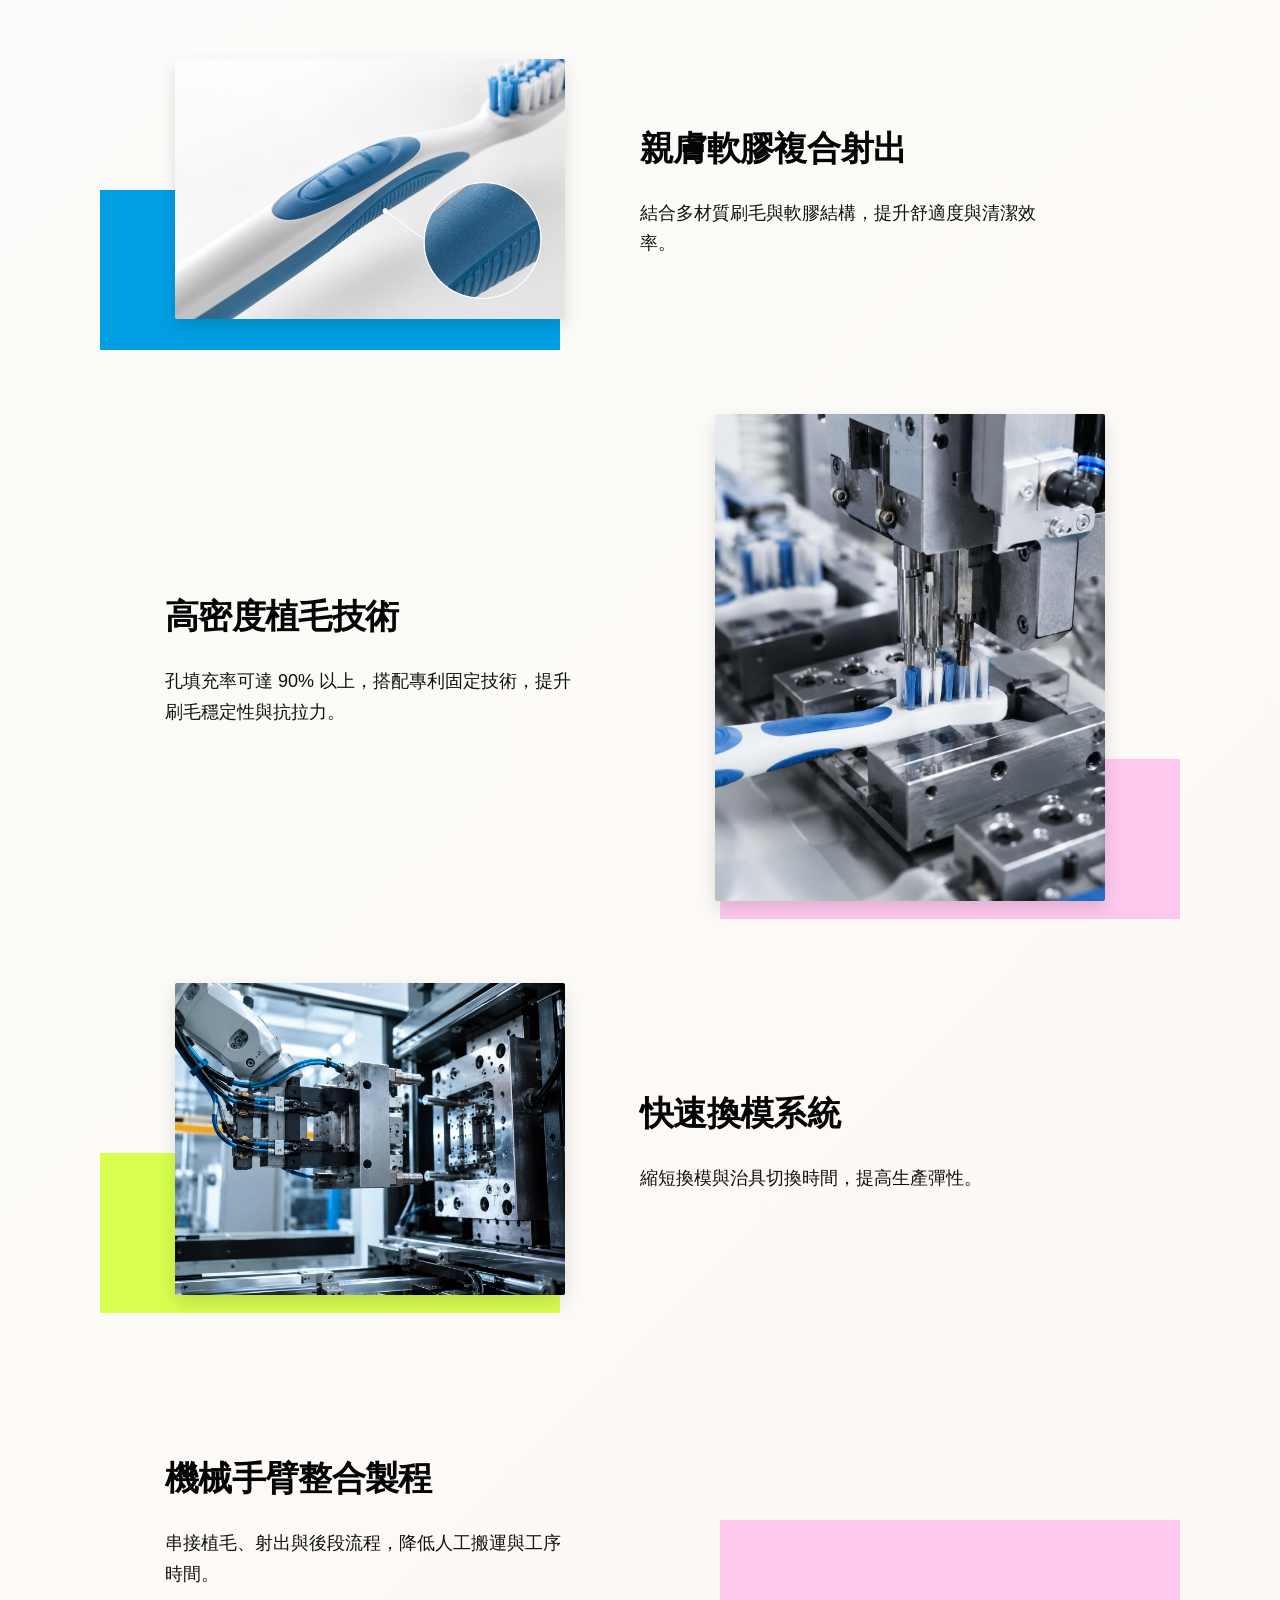
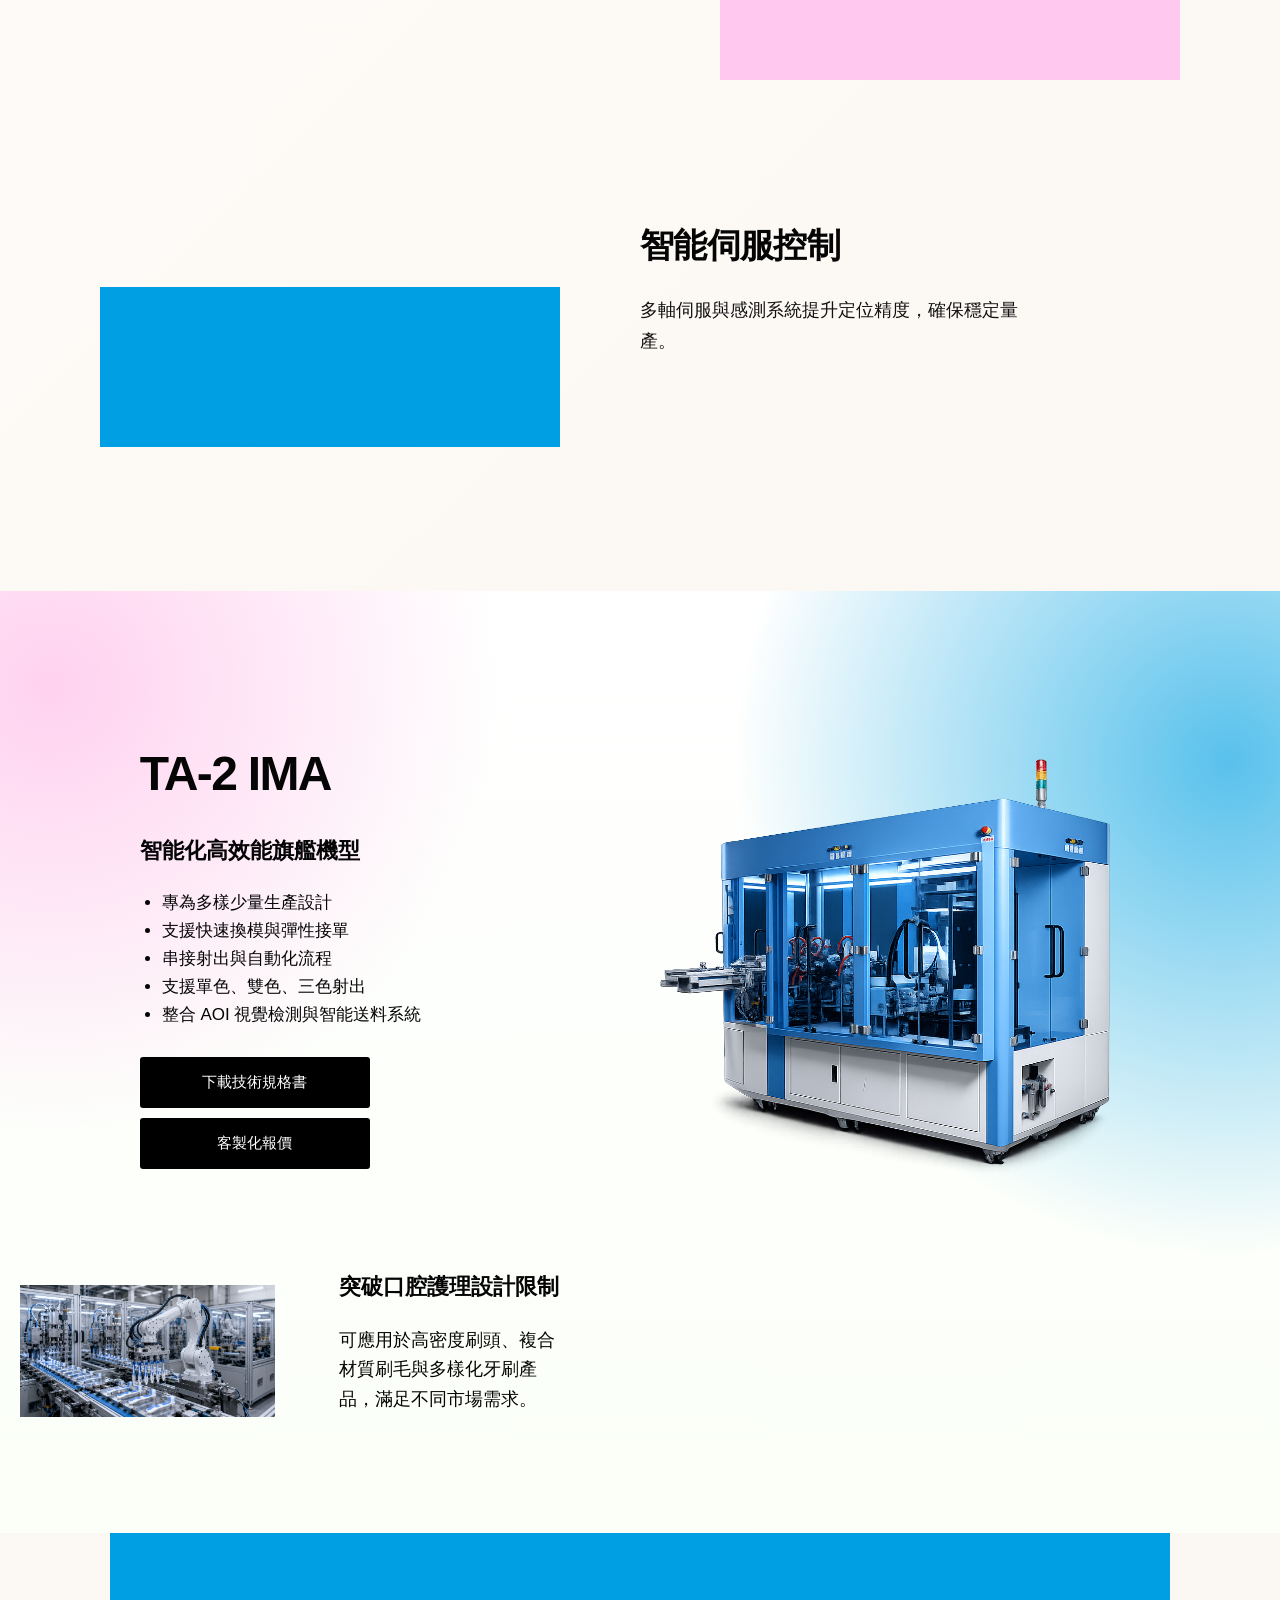
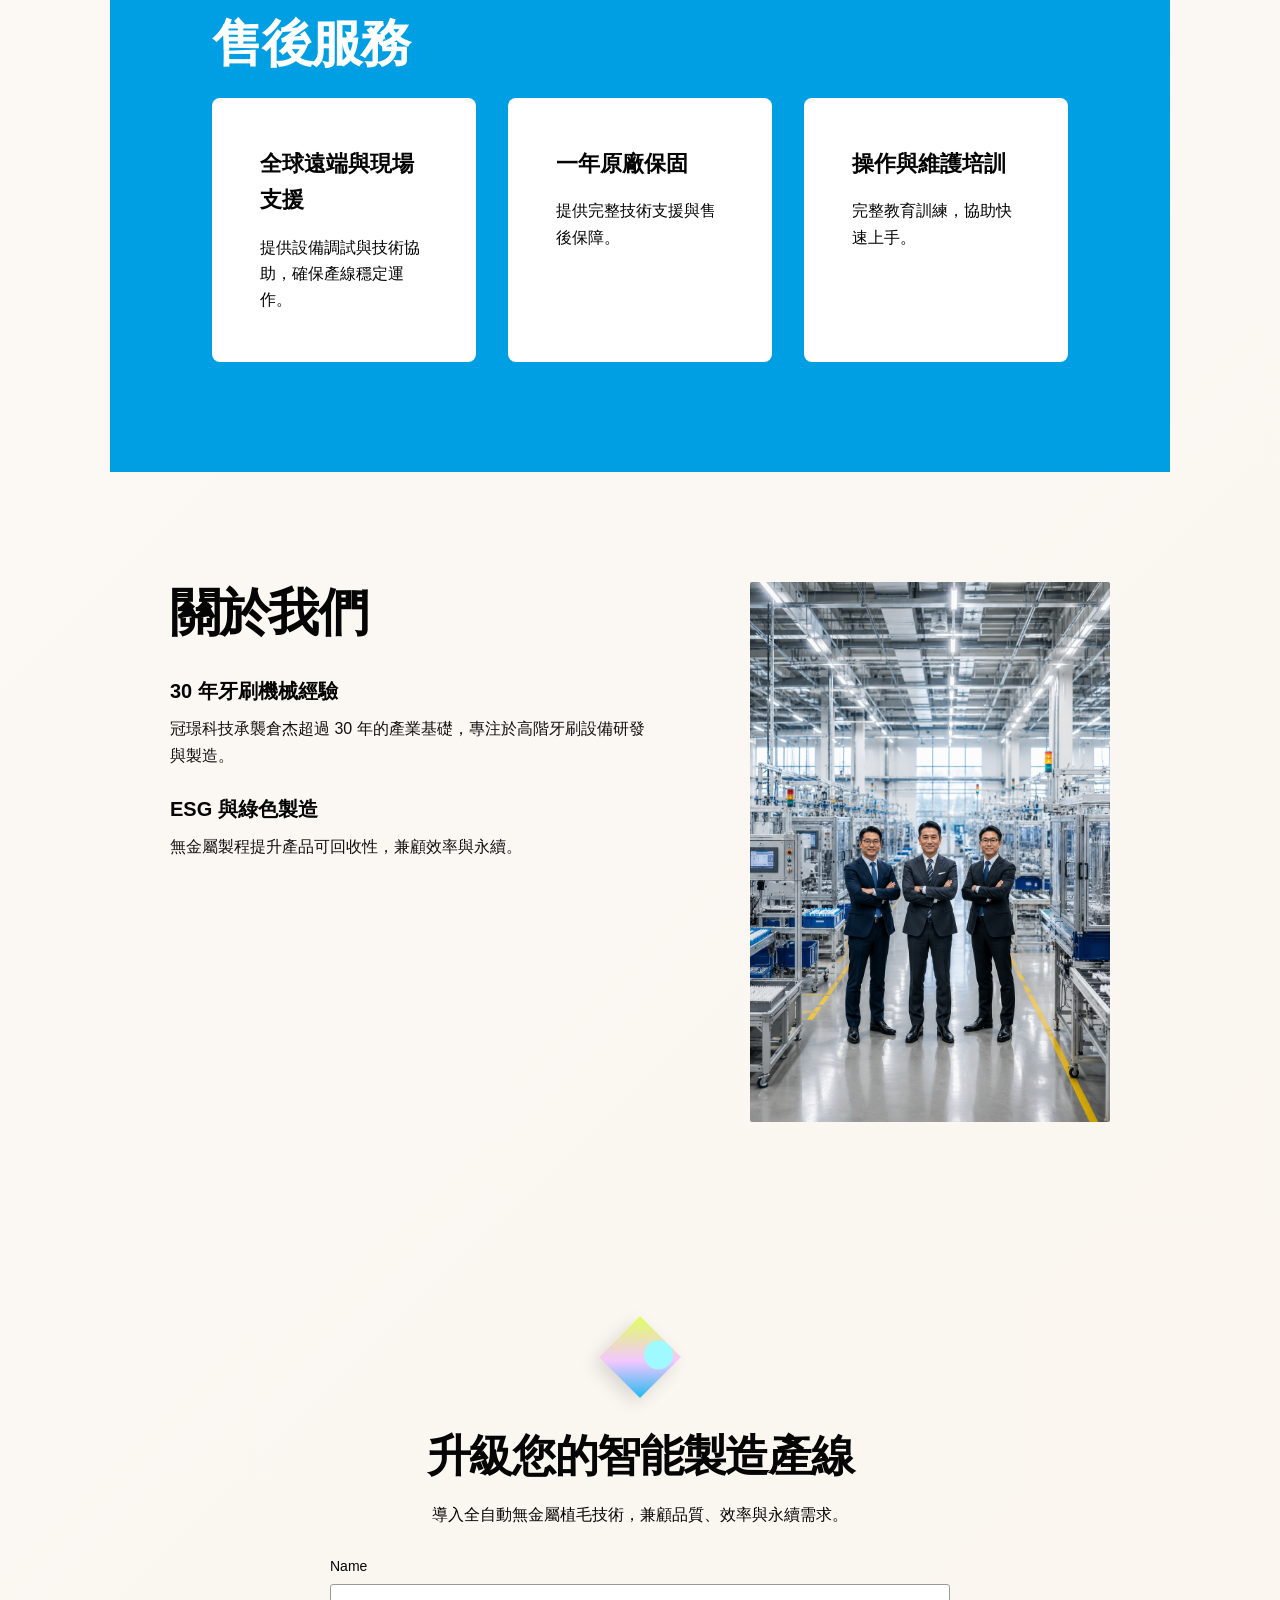
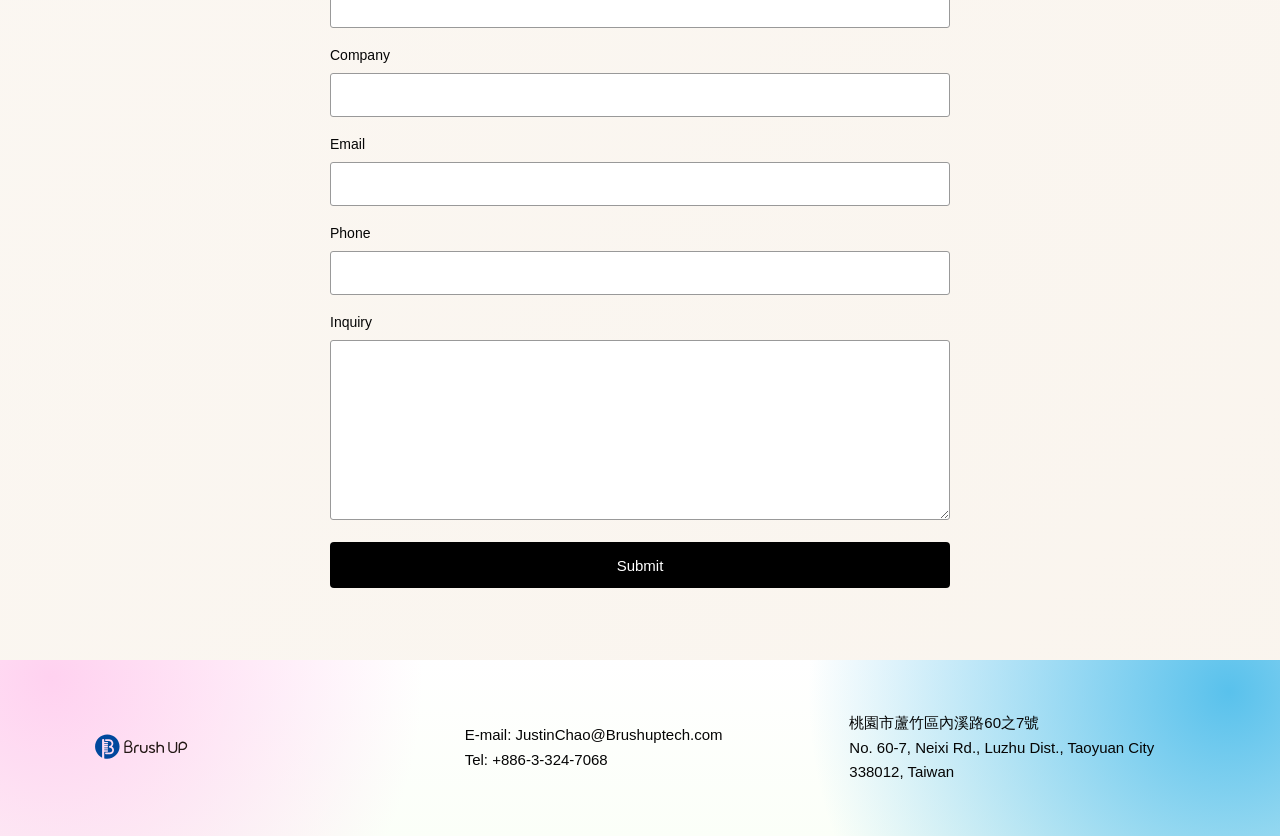
==== commit 0774f52f: "Update index.html hero title改回來" ====
--- a/index.html
+++ b/index.html
@@ -27,7 +27,7 @@
   <main id="top">
     <section class="hero soft-gradient">
       <div class="hero-text">
-       <h1 class="hero-title">新世代 無金屬植毛技術</h1>
+       <h1">新世代 無金屬植毛技術</h1>
         <p>提供從植毛核心製程、自動化整合到 AOI 視覺檢測的一站式解決方案。</p>
       </div>
       <img class="hero-machine" src="assets/hero-machine.png" alt="BrushUP 無金屬植毛設備" class="fade-up>
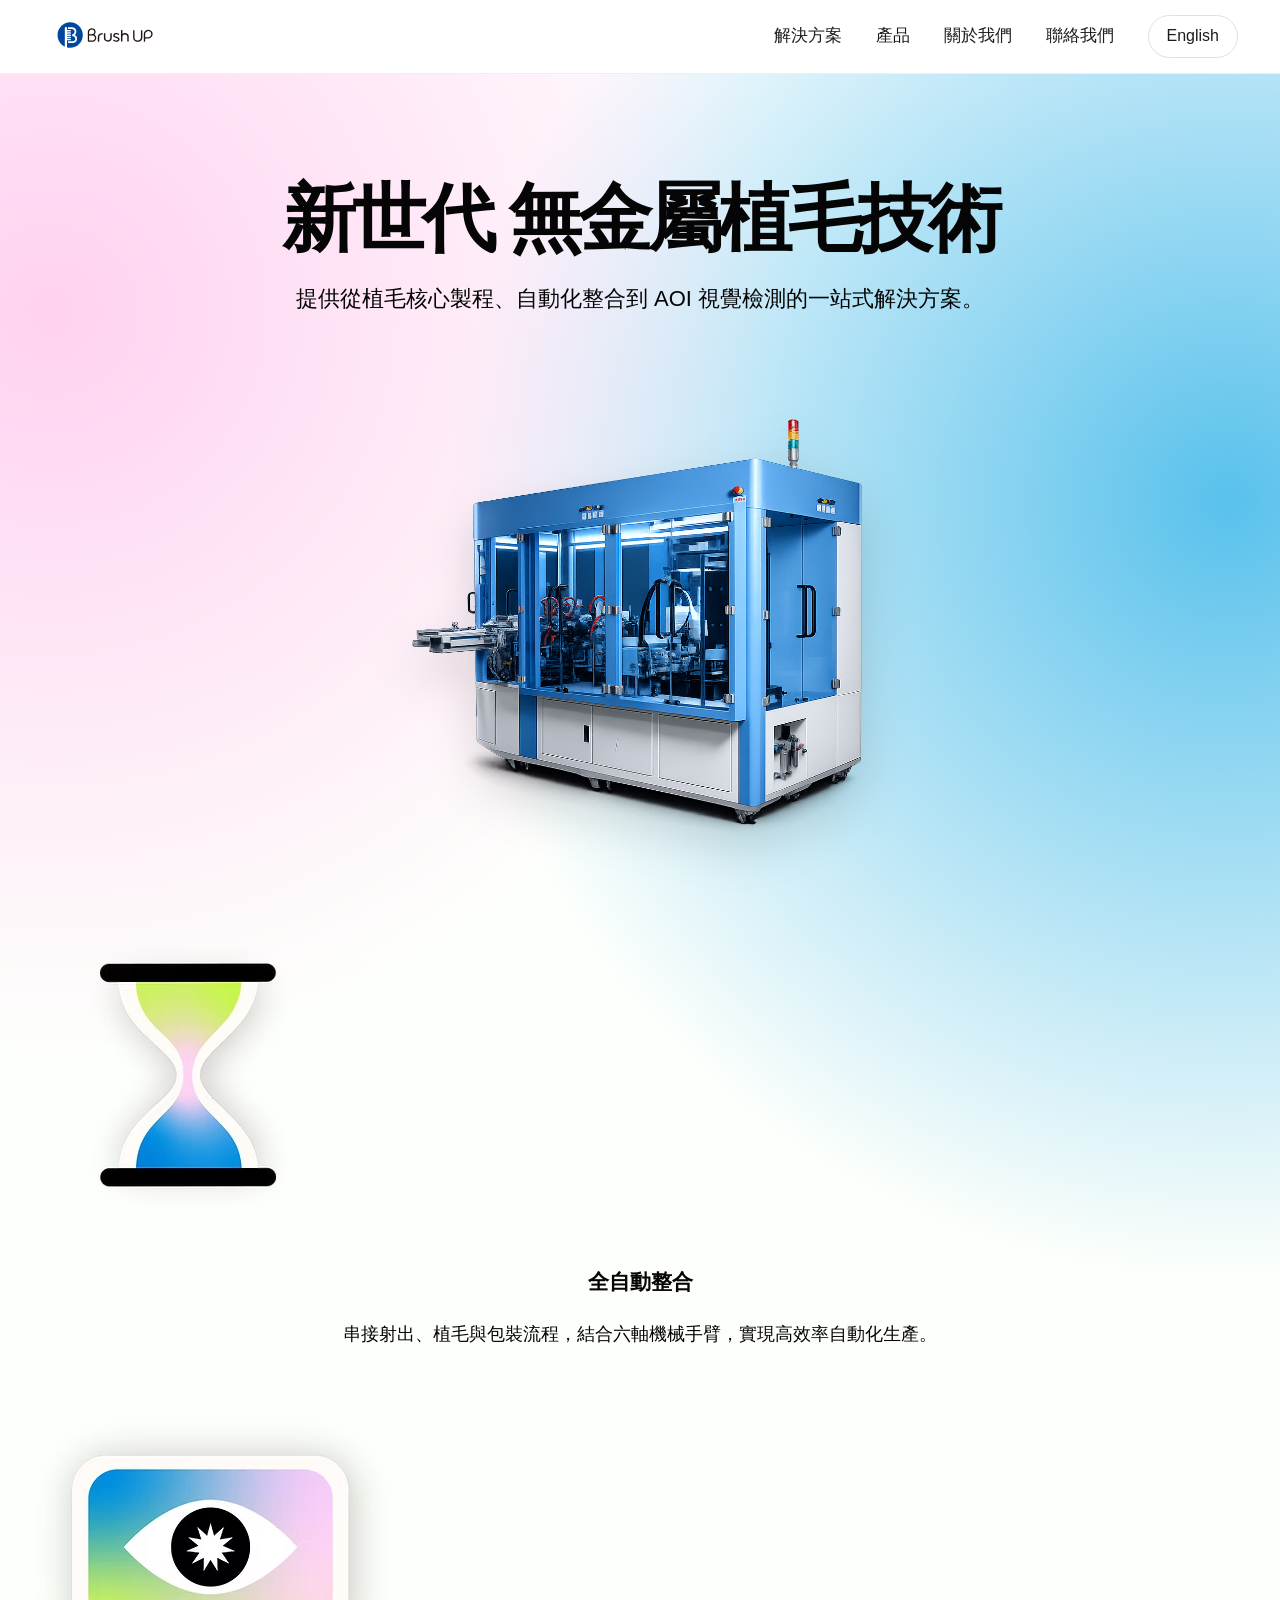
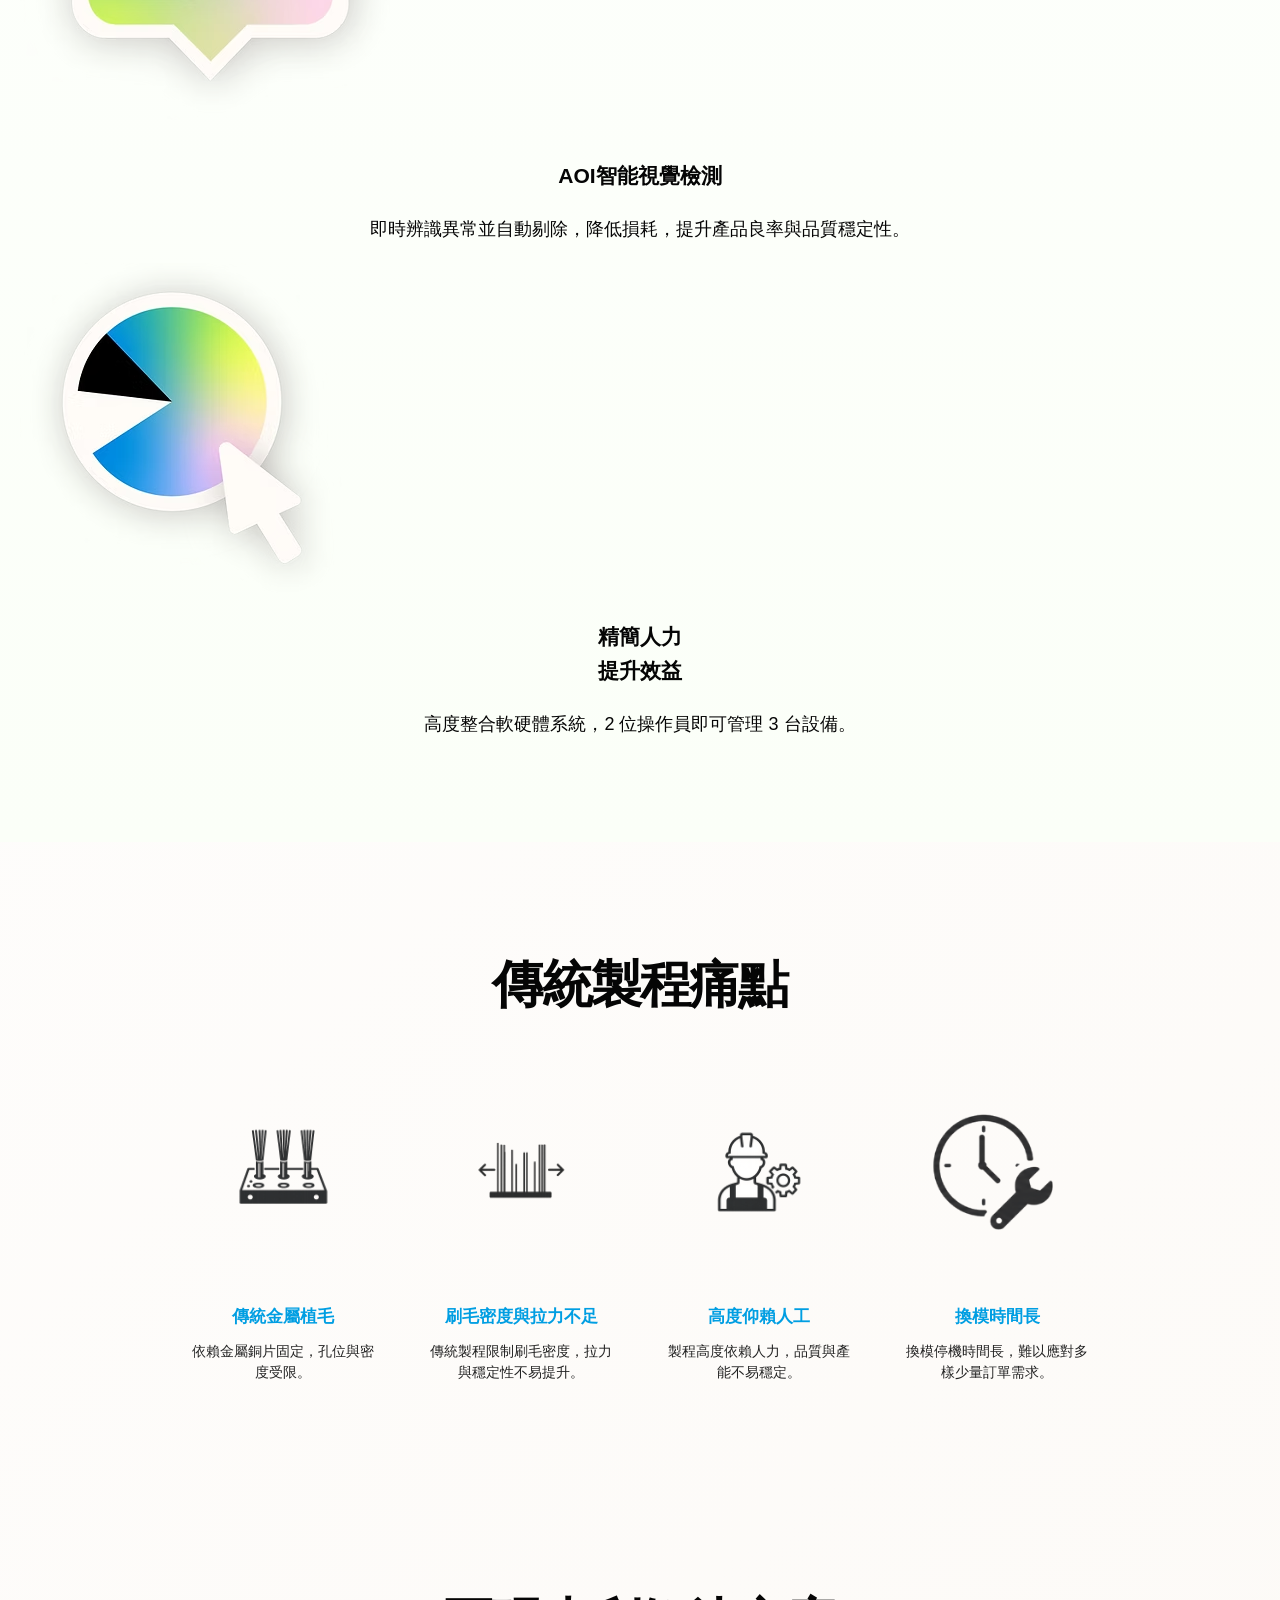
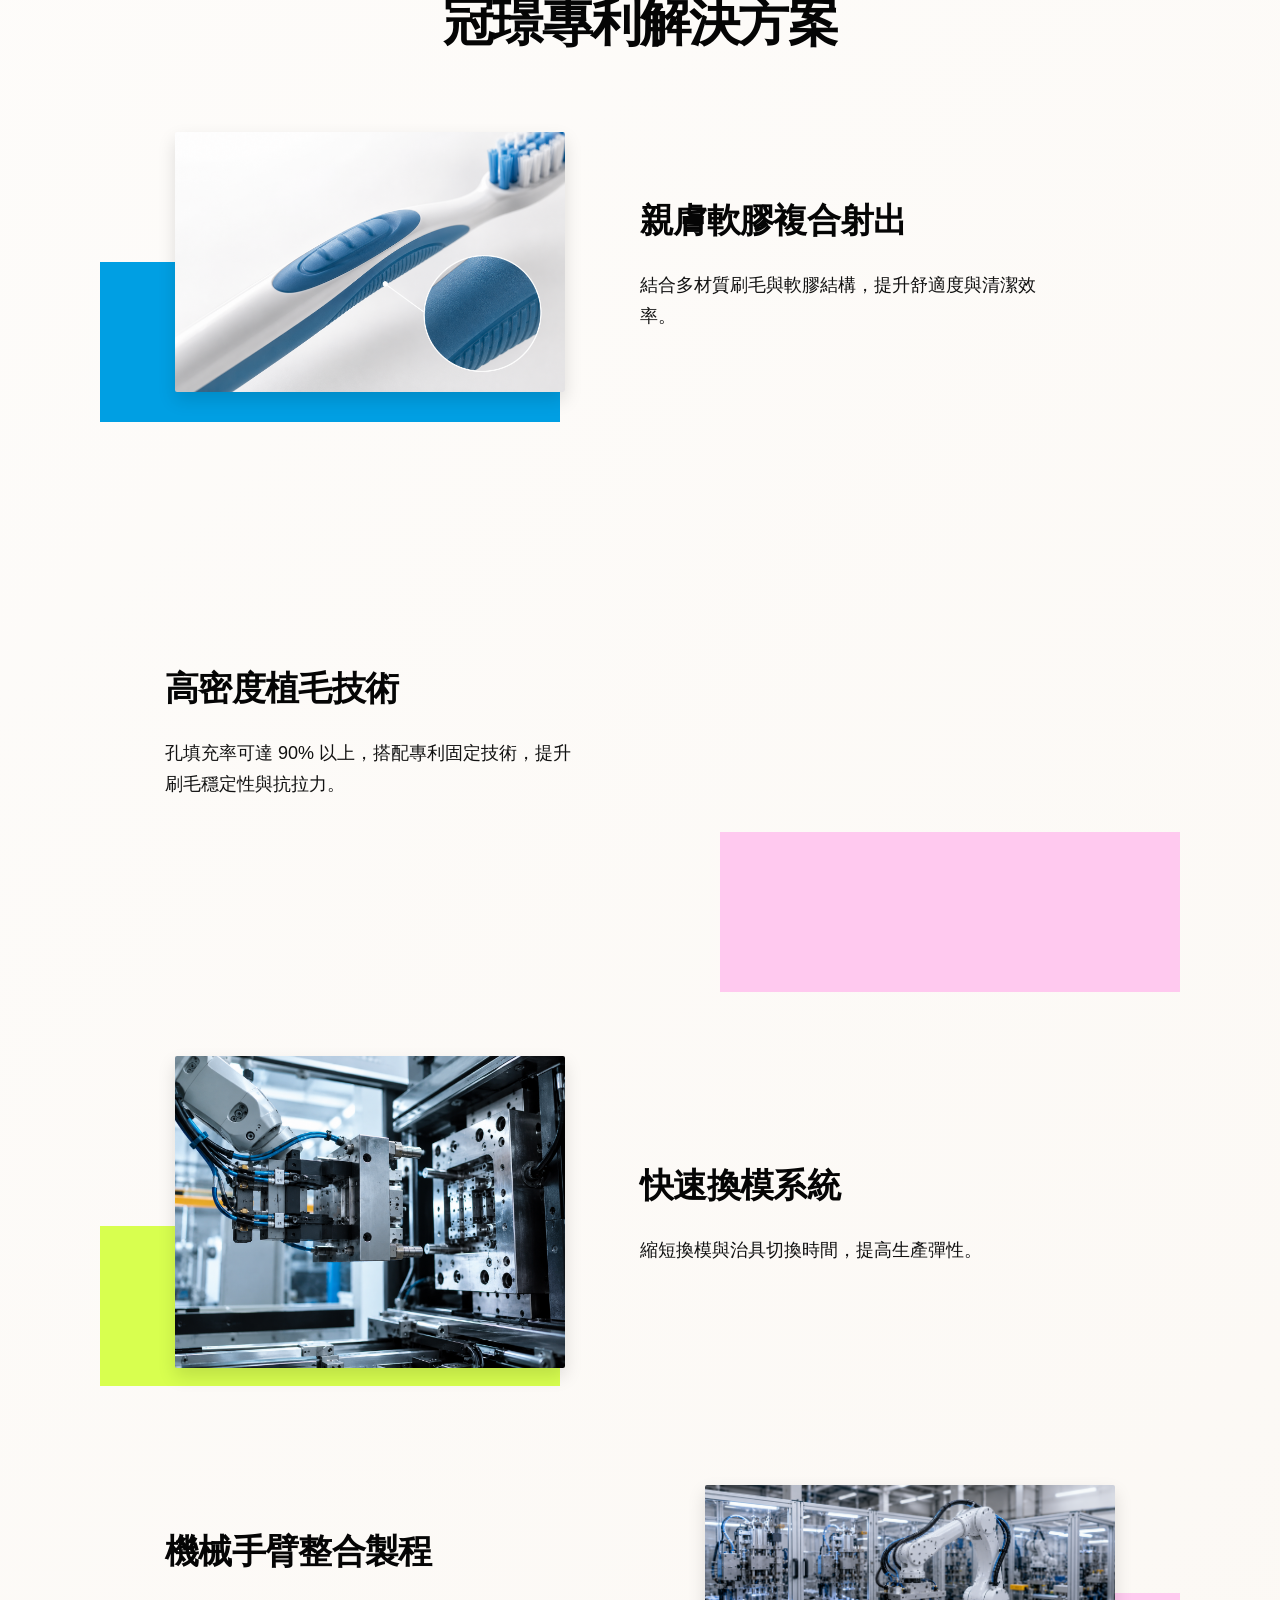
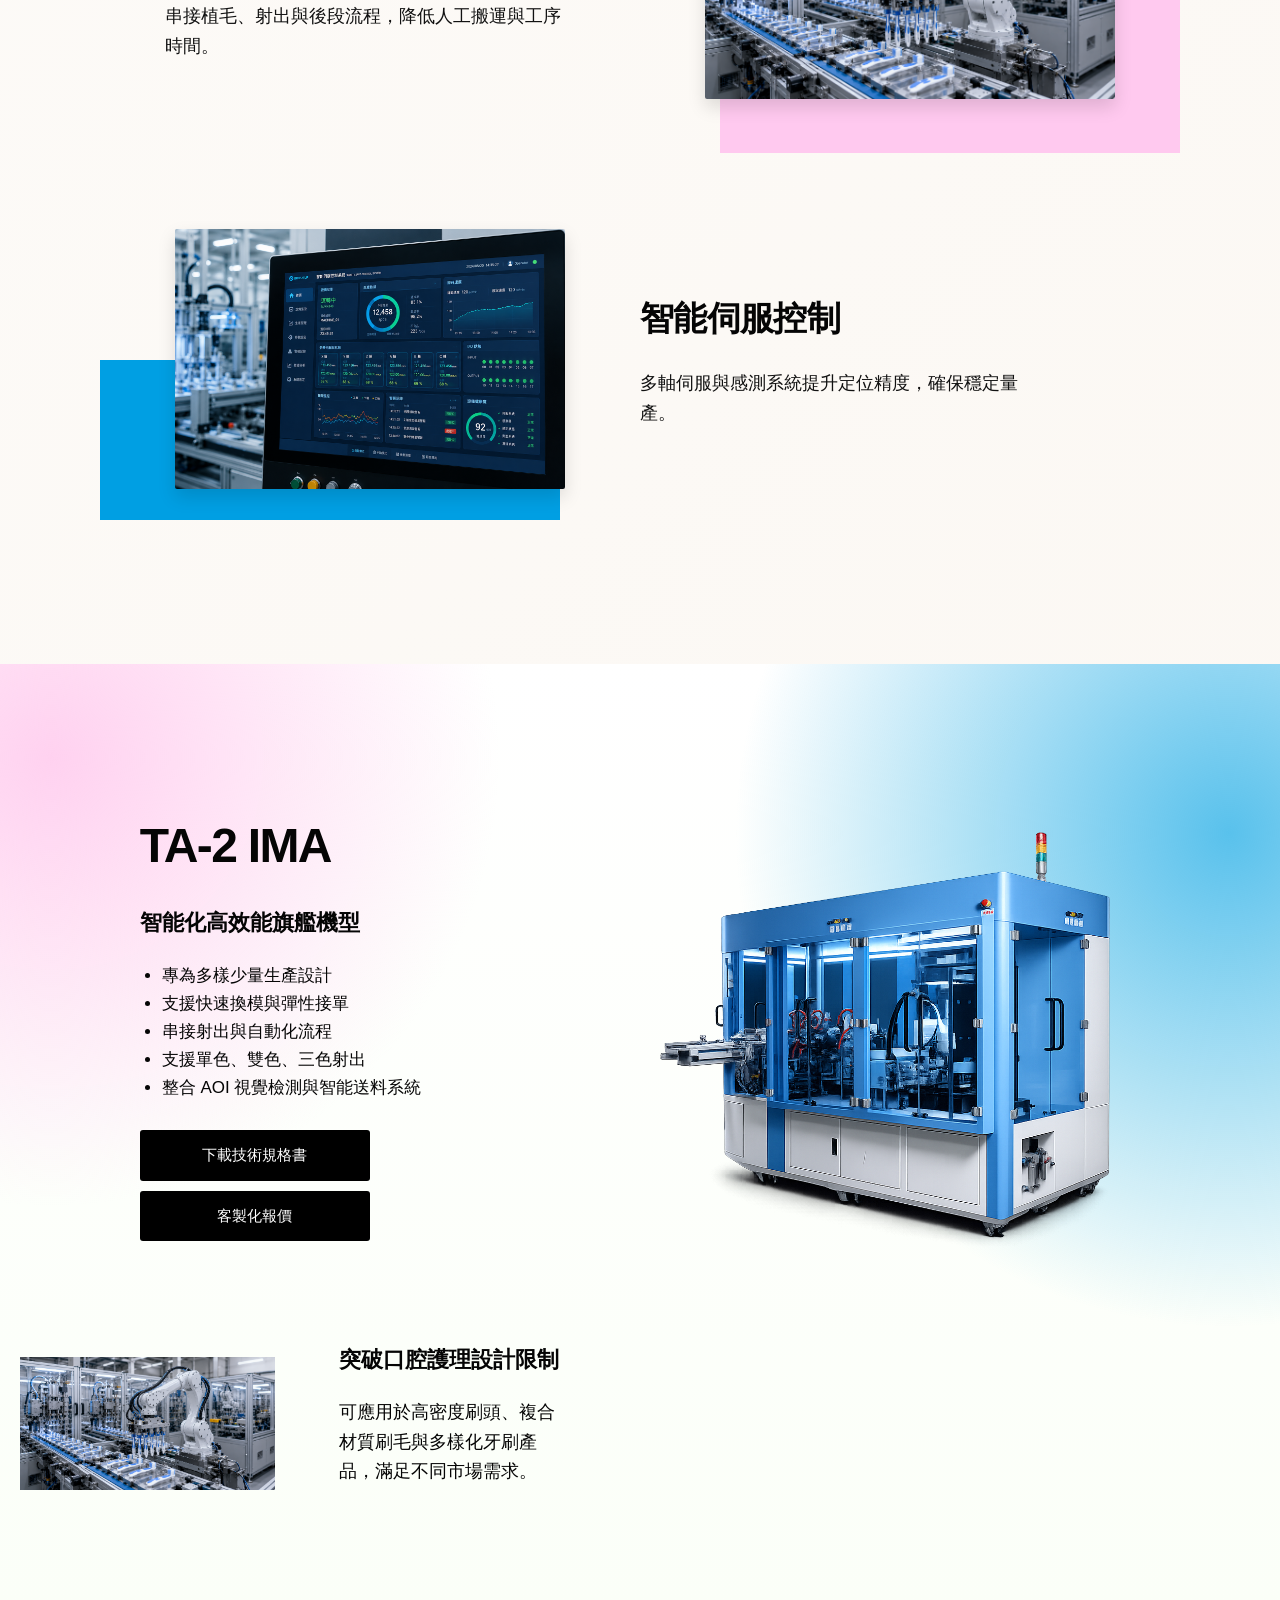
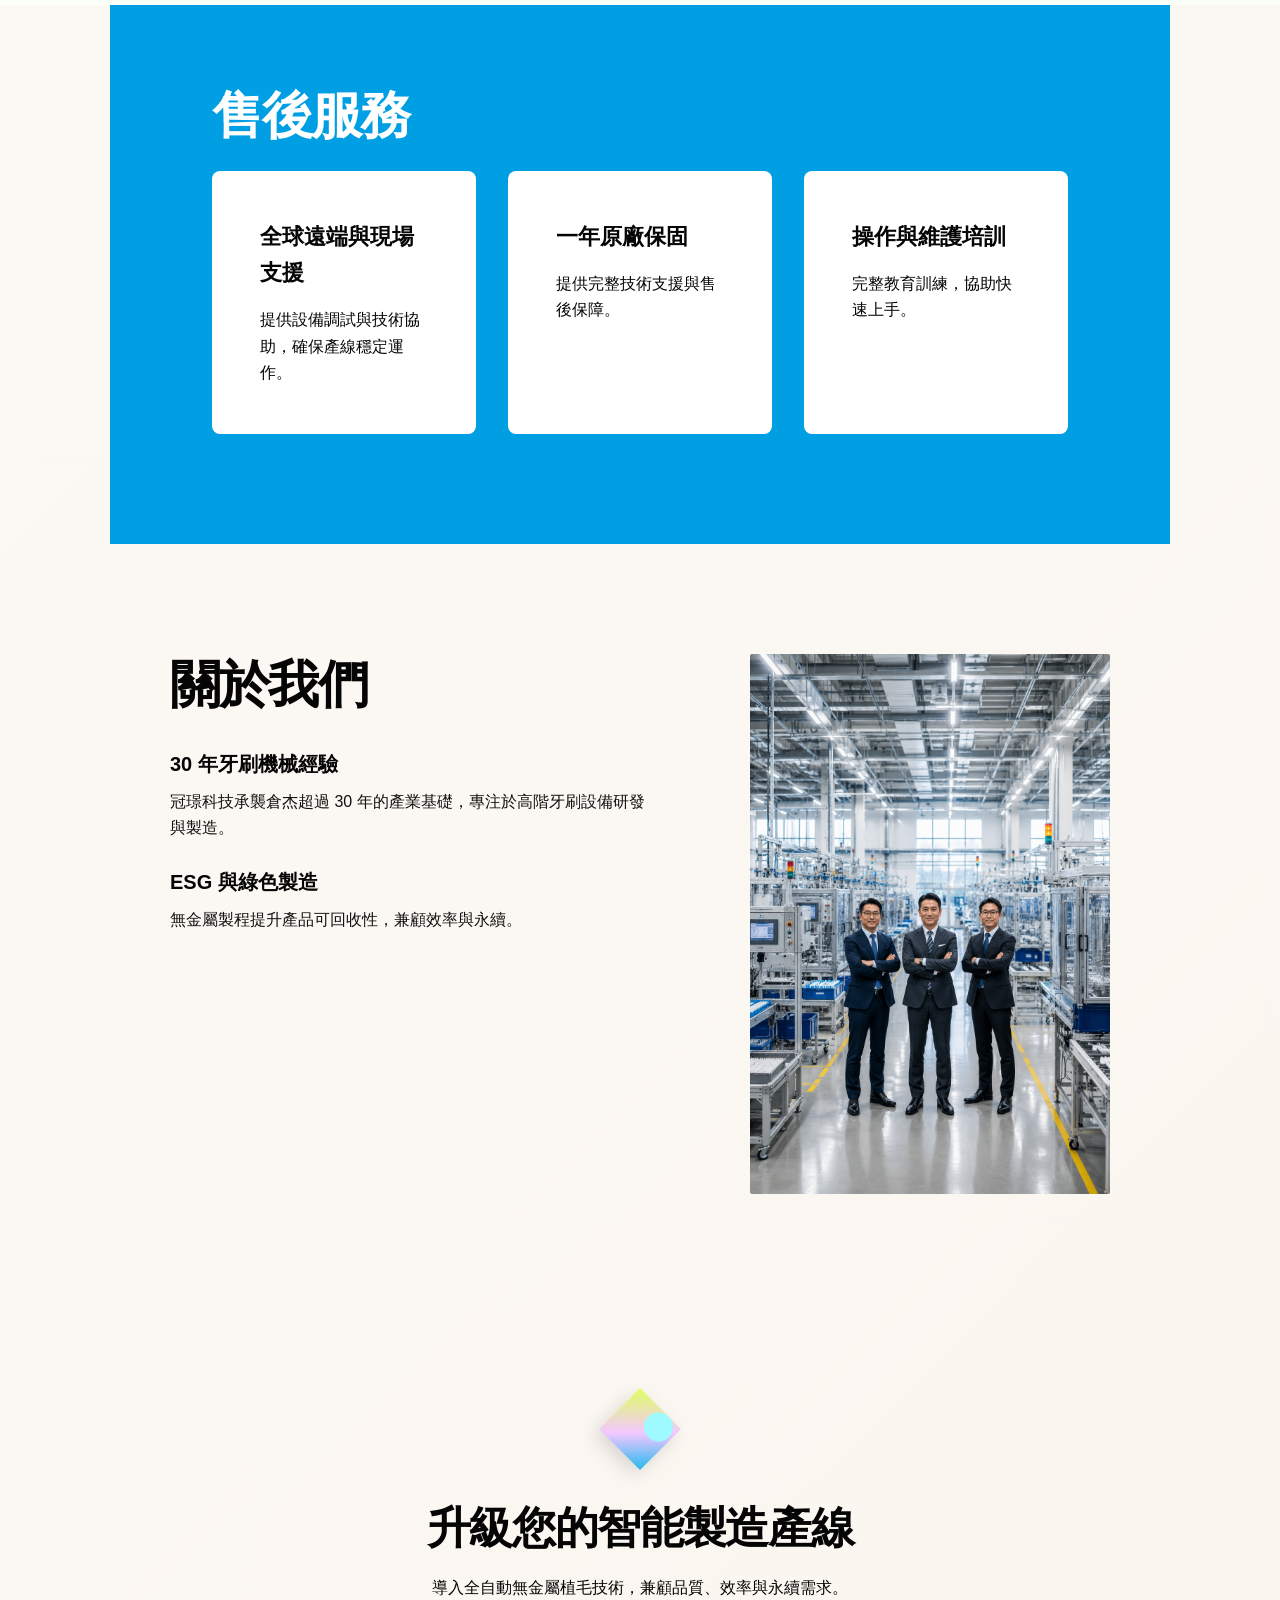
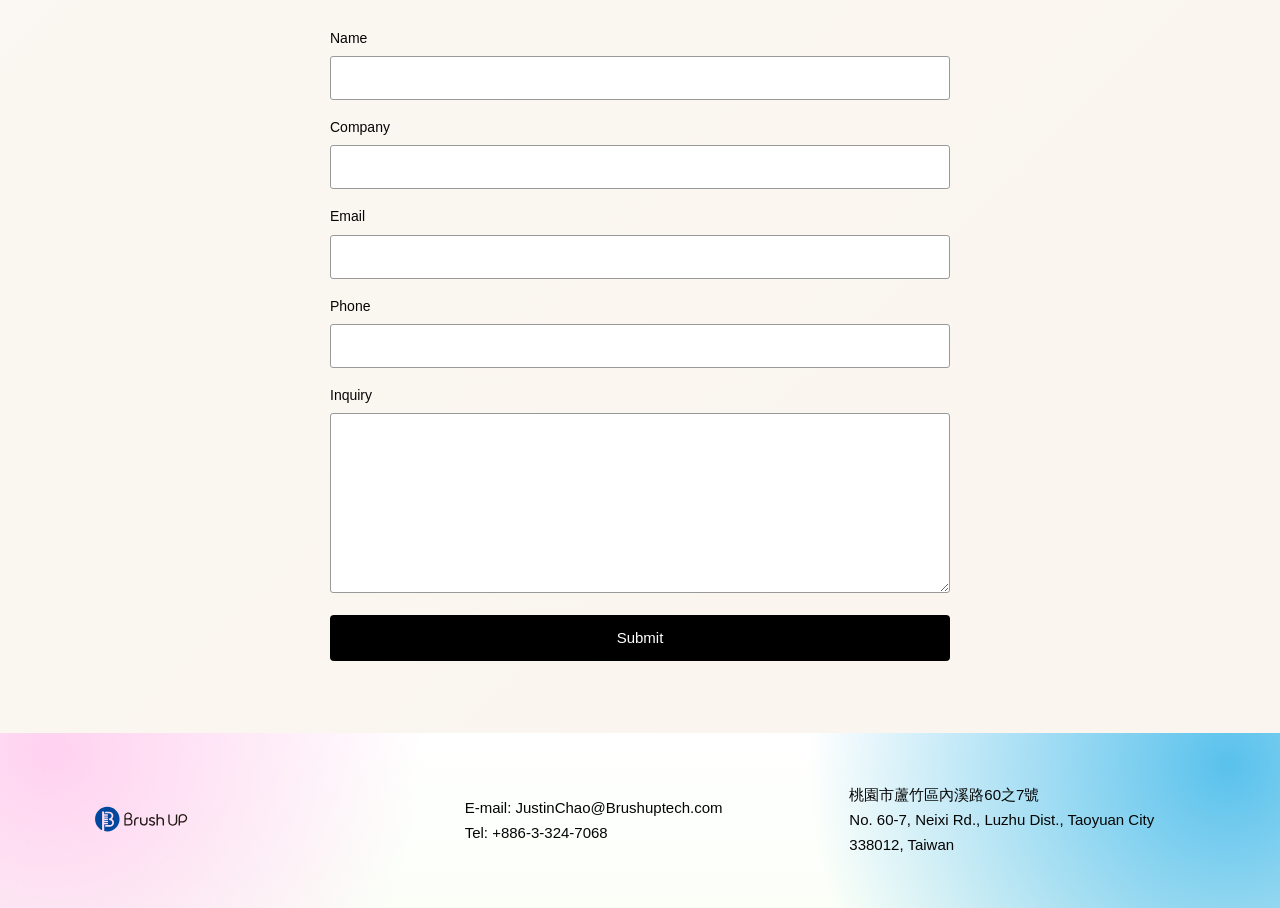
==== commit 8d82ddb7: "Update index.html hero再改" ====
--- a/index.html
+++ b/index.html
@@ -27,7 +27,7 @@
   <main id="top">
     <section class="hero soft-gradient">
       <div class="hero-text">
-       <h1">新世代 無金屬植毛技術</h1>
+       <h1 class="hero-title fade-up">新世代 無金屬植毛技術</h1>
         <p>提供從植毛核心製程、自動化整合到 AOI 視覺檢測的一站式解決方案。</p>
       </div>
       <img class="hero-machine" src="assets/hero-machine.png" alt="BrushUP 無金屬植毛設備" class="fade-up>
--- a/style.css
+++ b/style.css
@@ -74,18 +74,6 @@
   overflow:hidden;
 }
 
-.hero-title {
-  opacity: 0;
-  transform: translateY(30px);
-  animation: titleFadeUp 1.2s ease forwards;
-}
-
-@keyframes titleFadeUp {
-  to {
-    opacity: 1;
-    transform: translateY(0);
-  }
-}
 .hero-text h1{
   font-size:clamp(58px,5.8vw,92px);
   line-height:1.08;
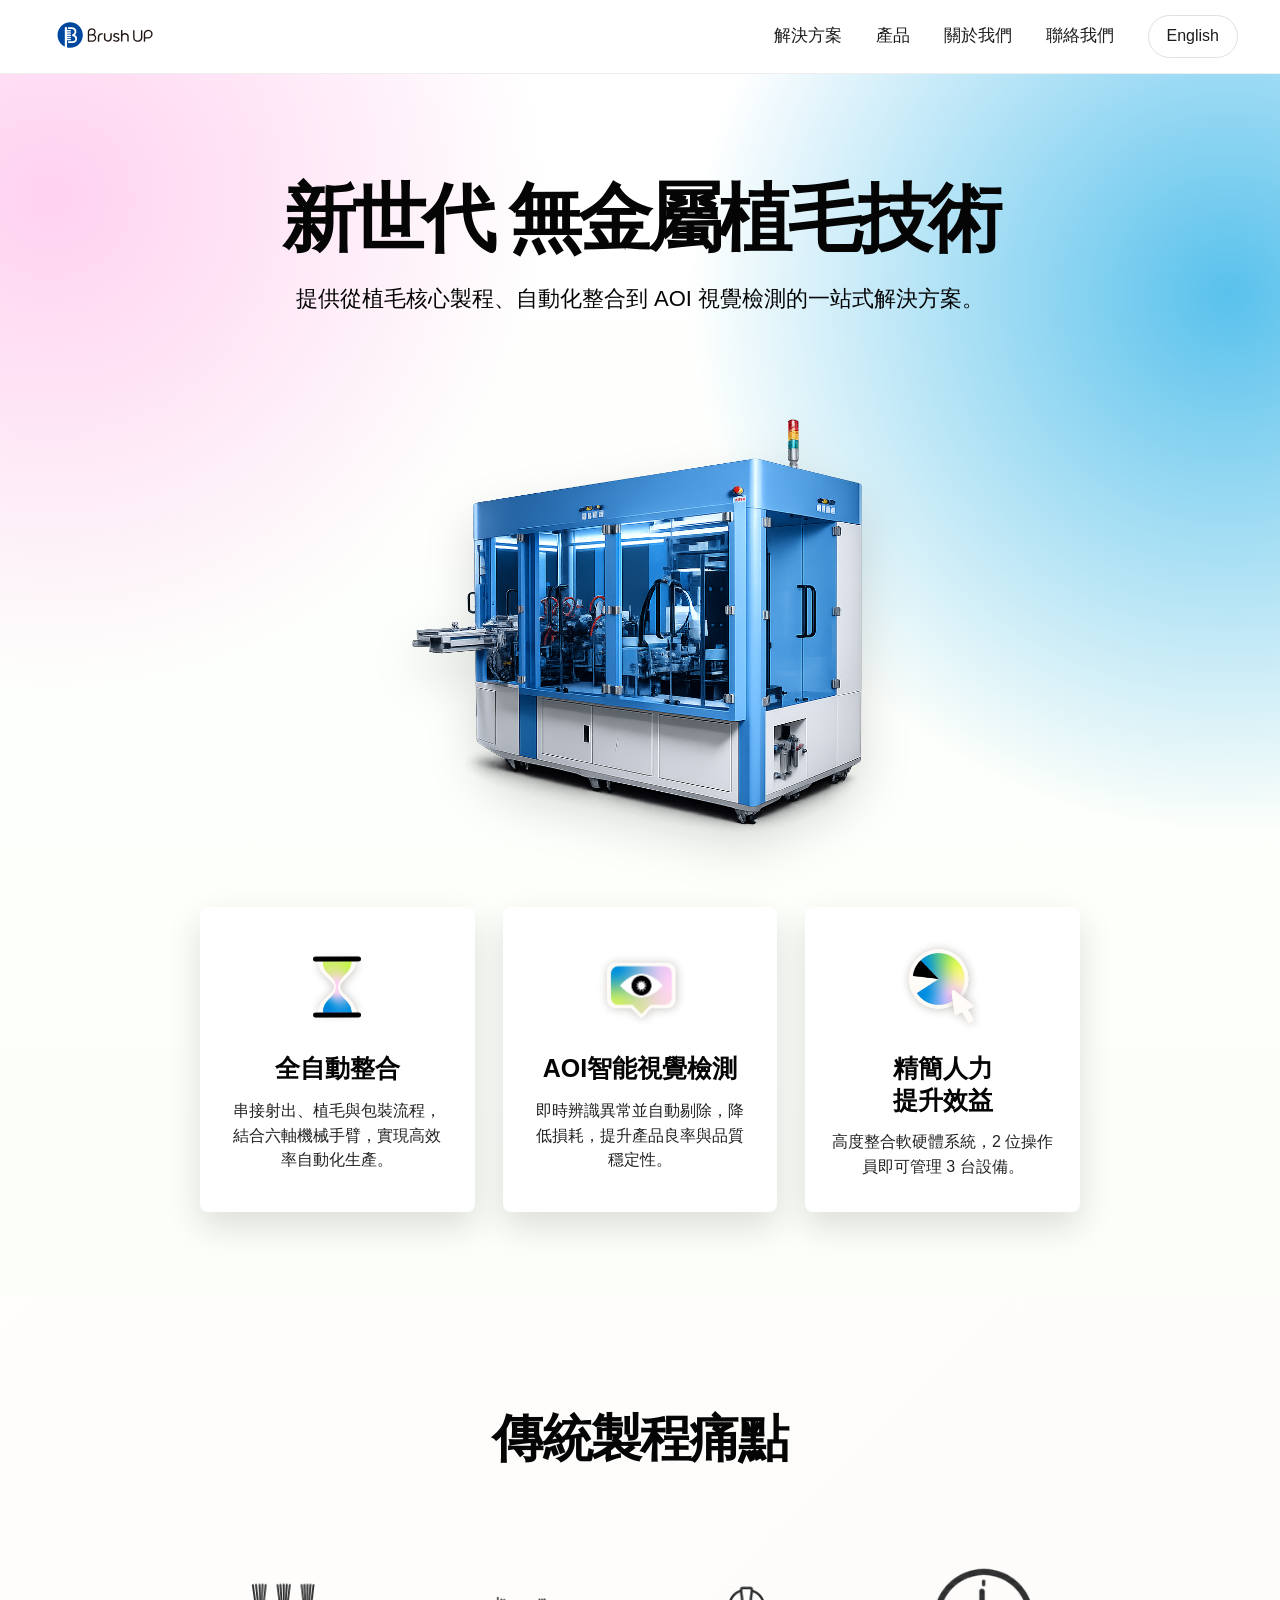
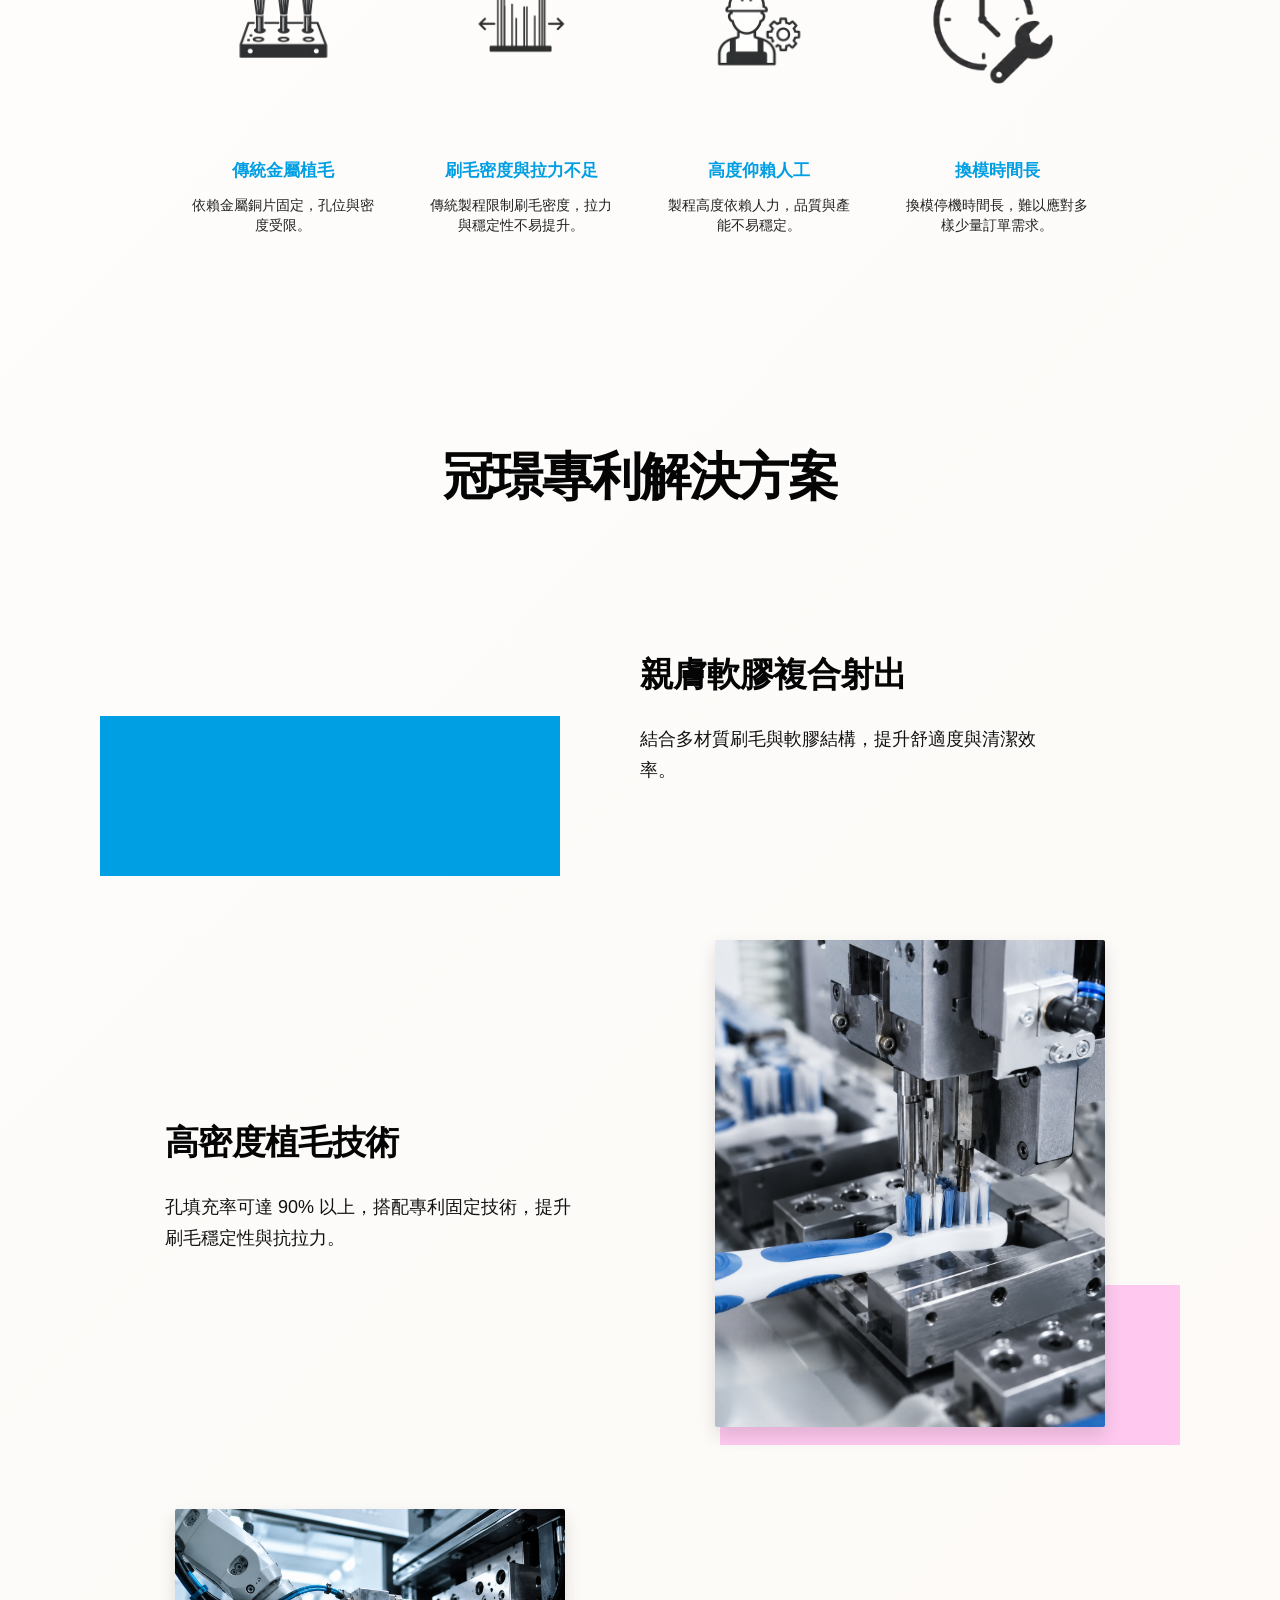
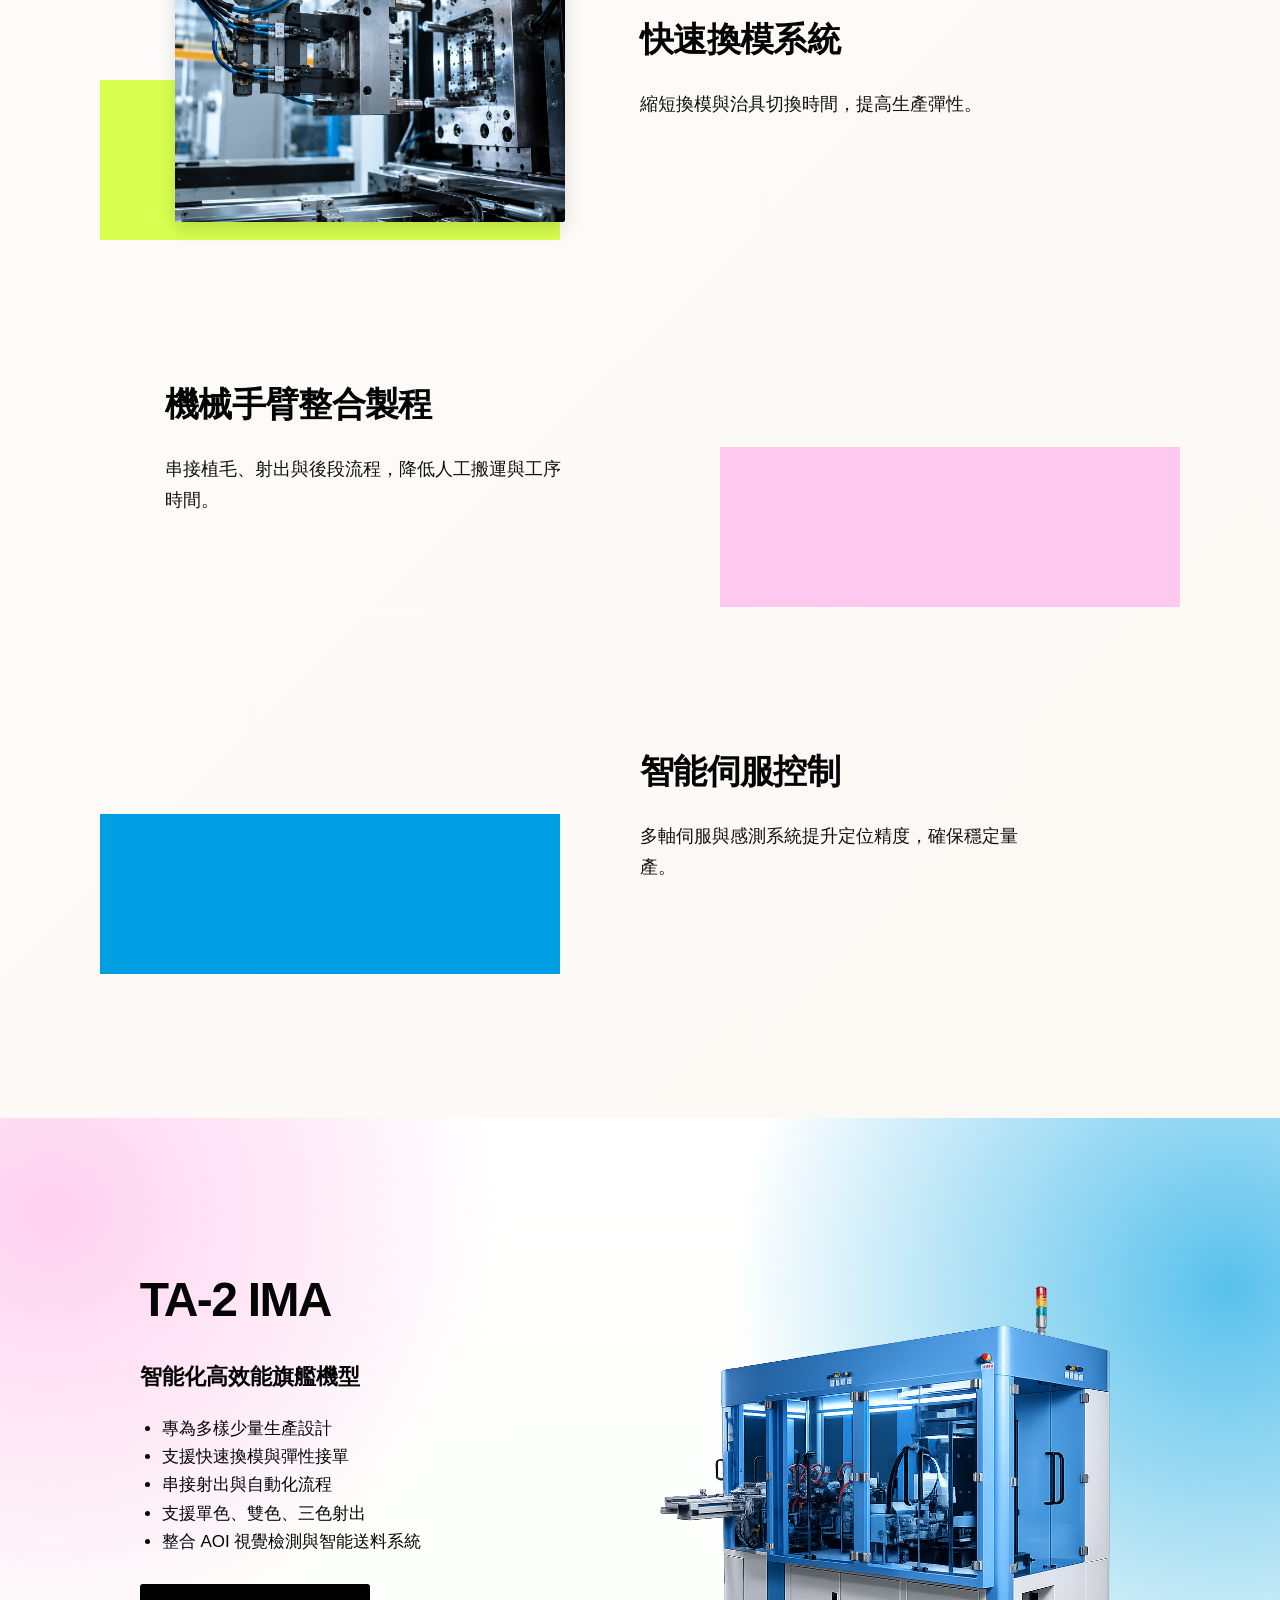
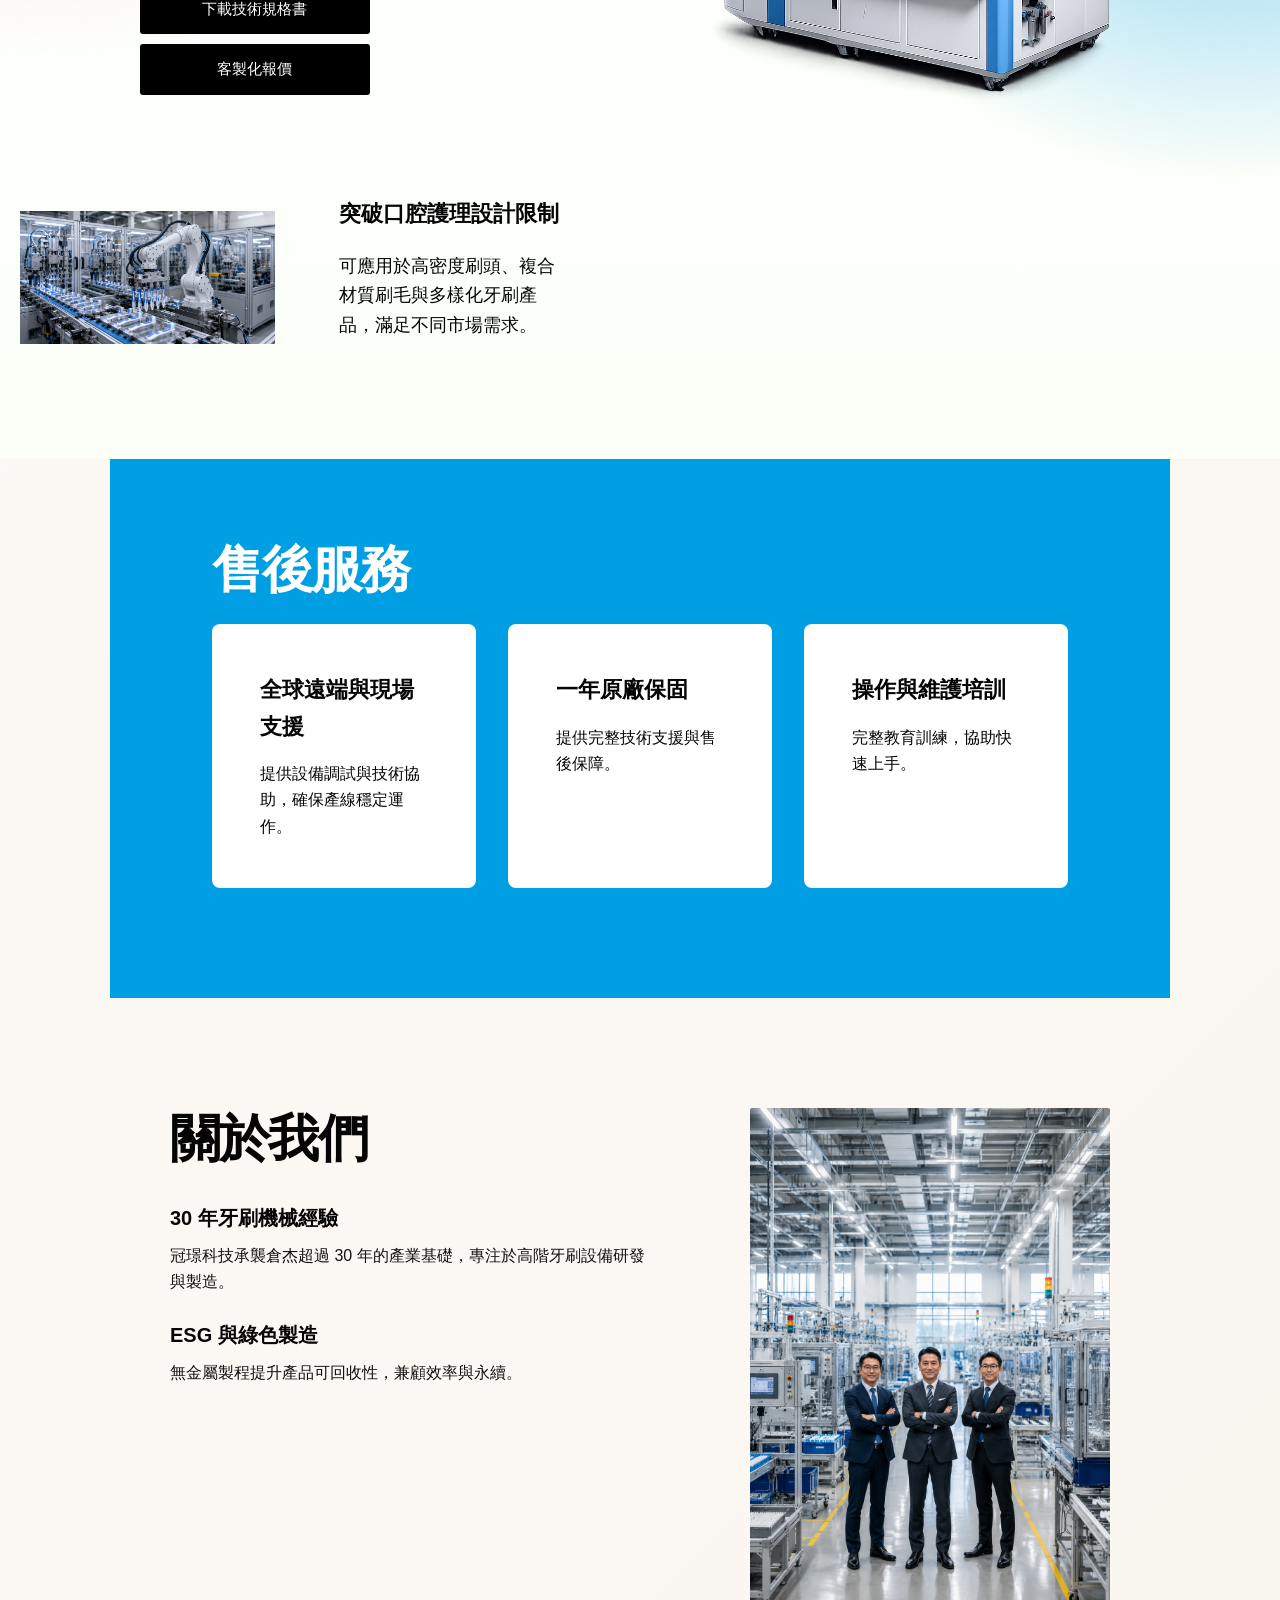
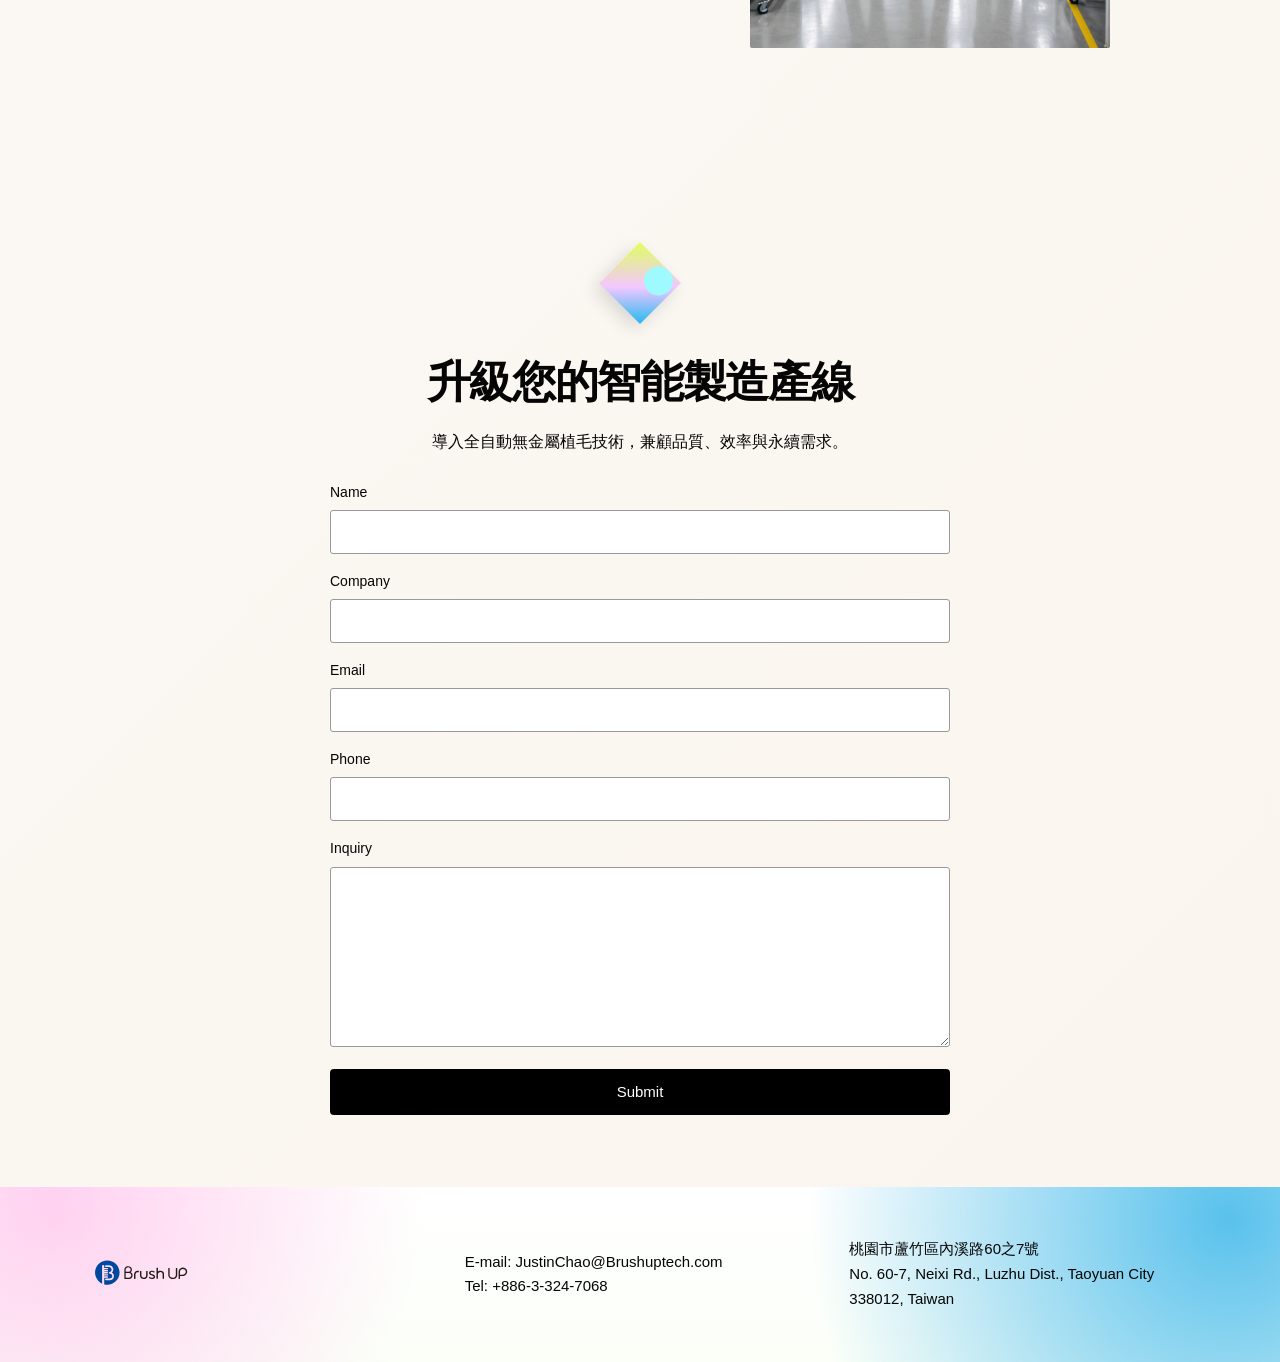
==== commit 41647465: "Update index.html" ====
--- a/index.html
+++ b/index.html
@@ -30,7 +30,7 @@
        <h1 class="hero-title fade-up">新世代 無金屬植毛技術</h1>
         <p>提供從植毛核心製程、自動化整合到 AOI 視覺檢測的一站式解決方案。</p>
       </div>
-      <img class="hero-machine" src="assets/hero-machine.png" alt="BrushUP 無金屬植毛設備" class="fade-up>
+      <img class="hero-machine" src="assets/hero-machine.png" alt="BrushUP 無金屬植毛設備" class="fade-up">
       <div class="hero-cards">
         <article>
           <img src="assets/icon-automation.avif" alt="全自動整合" class="fade-up">
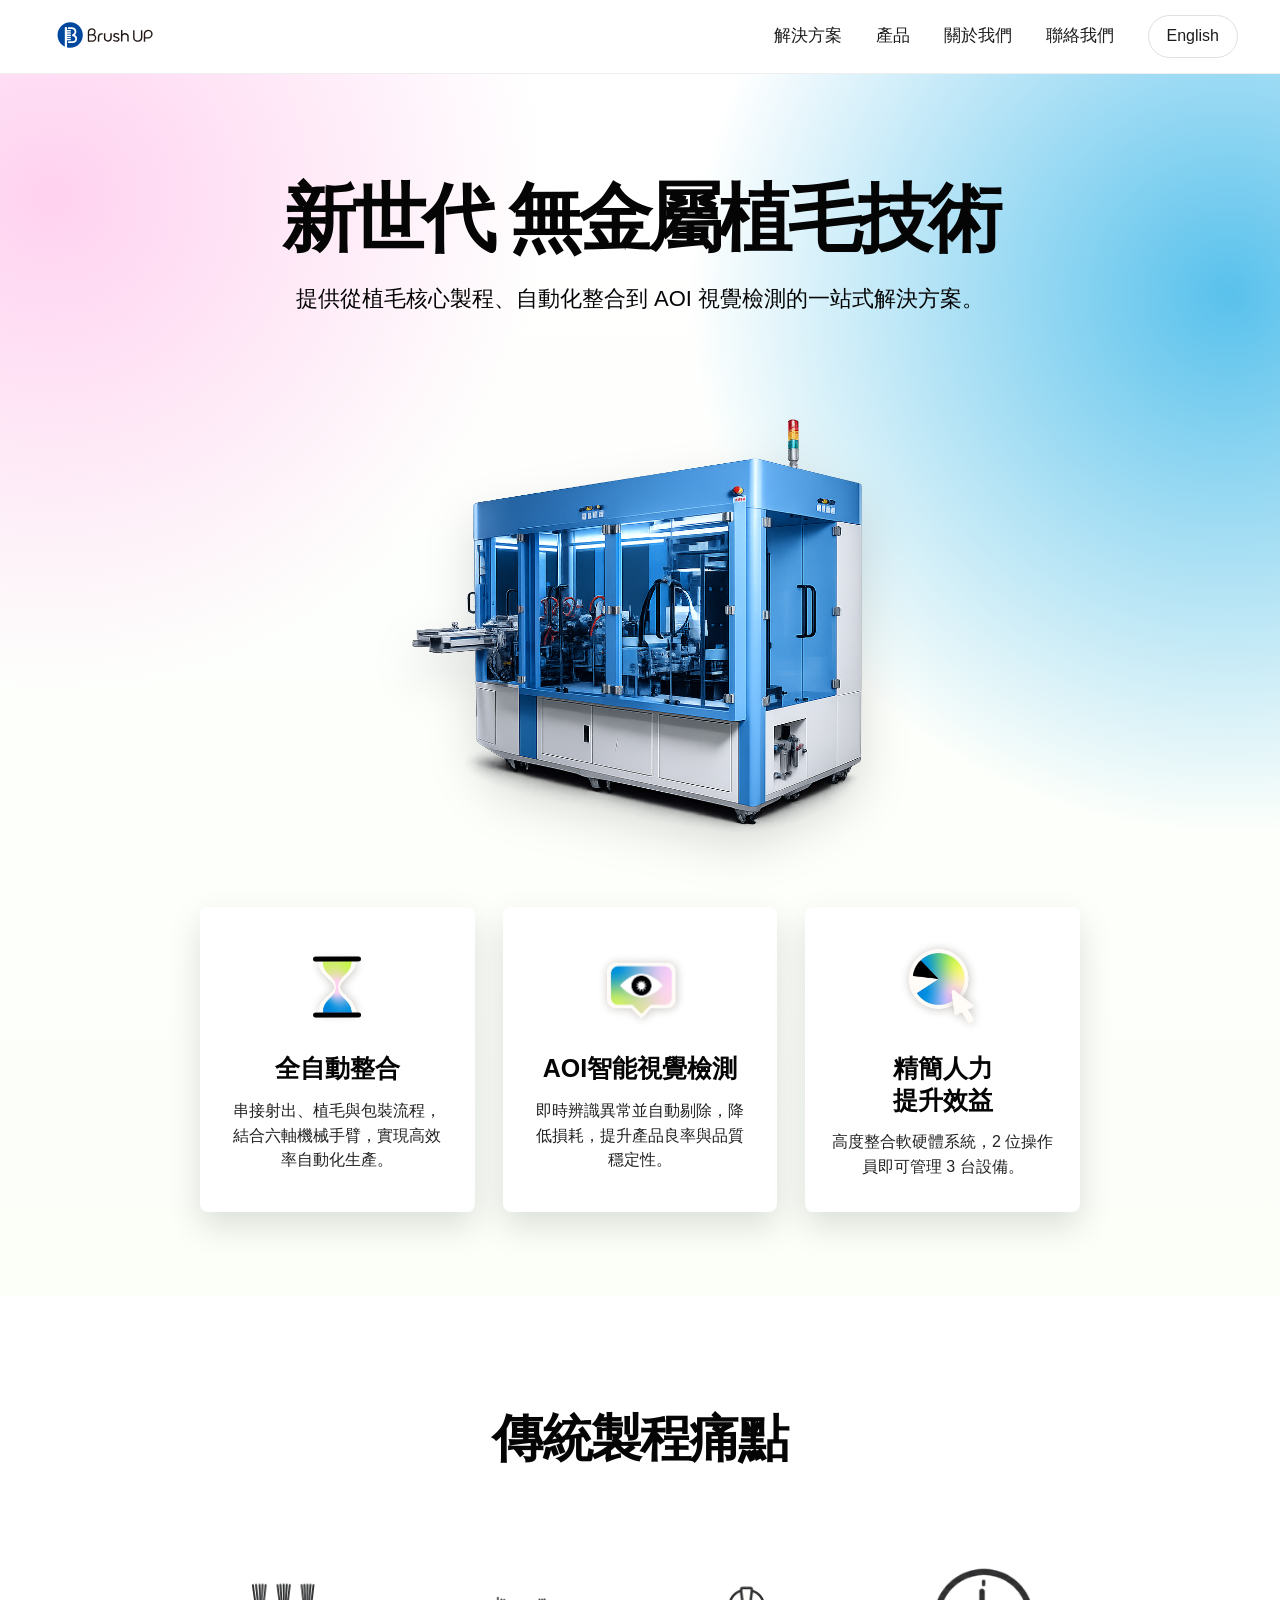
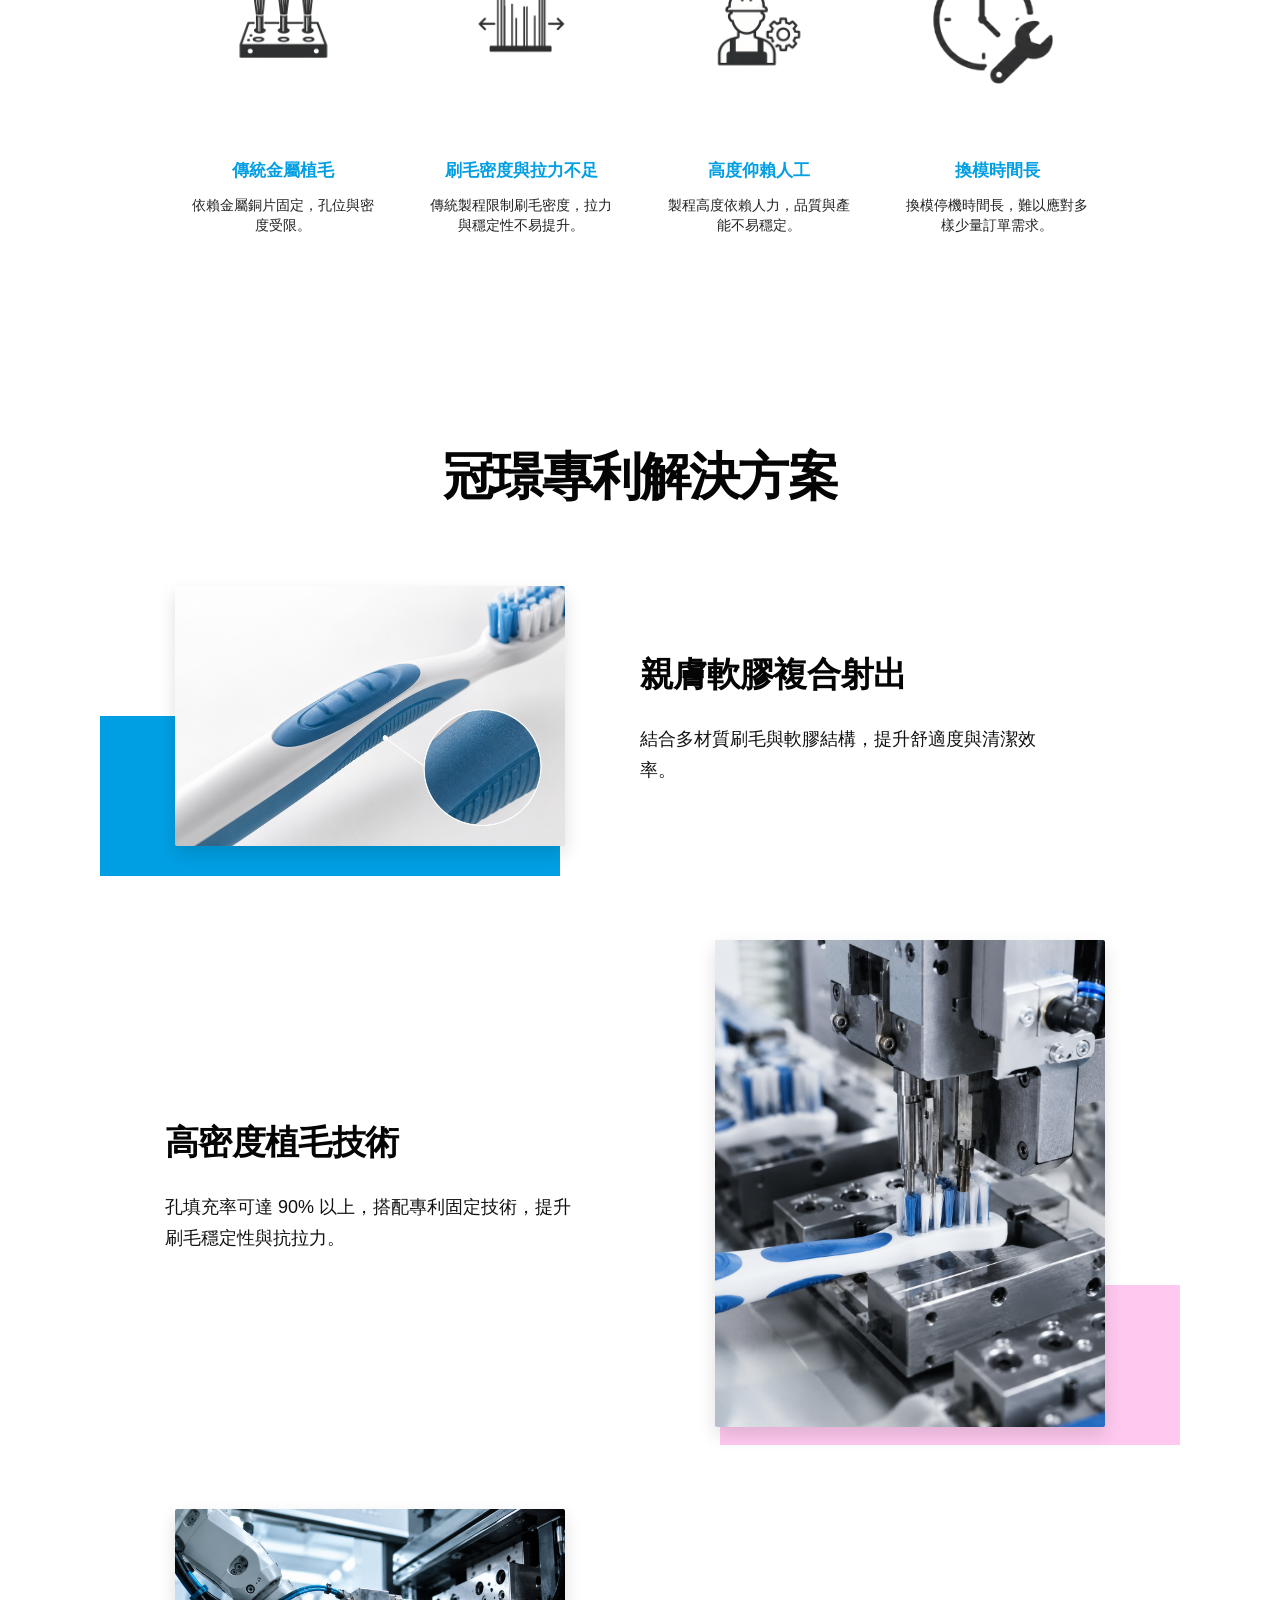
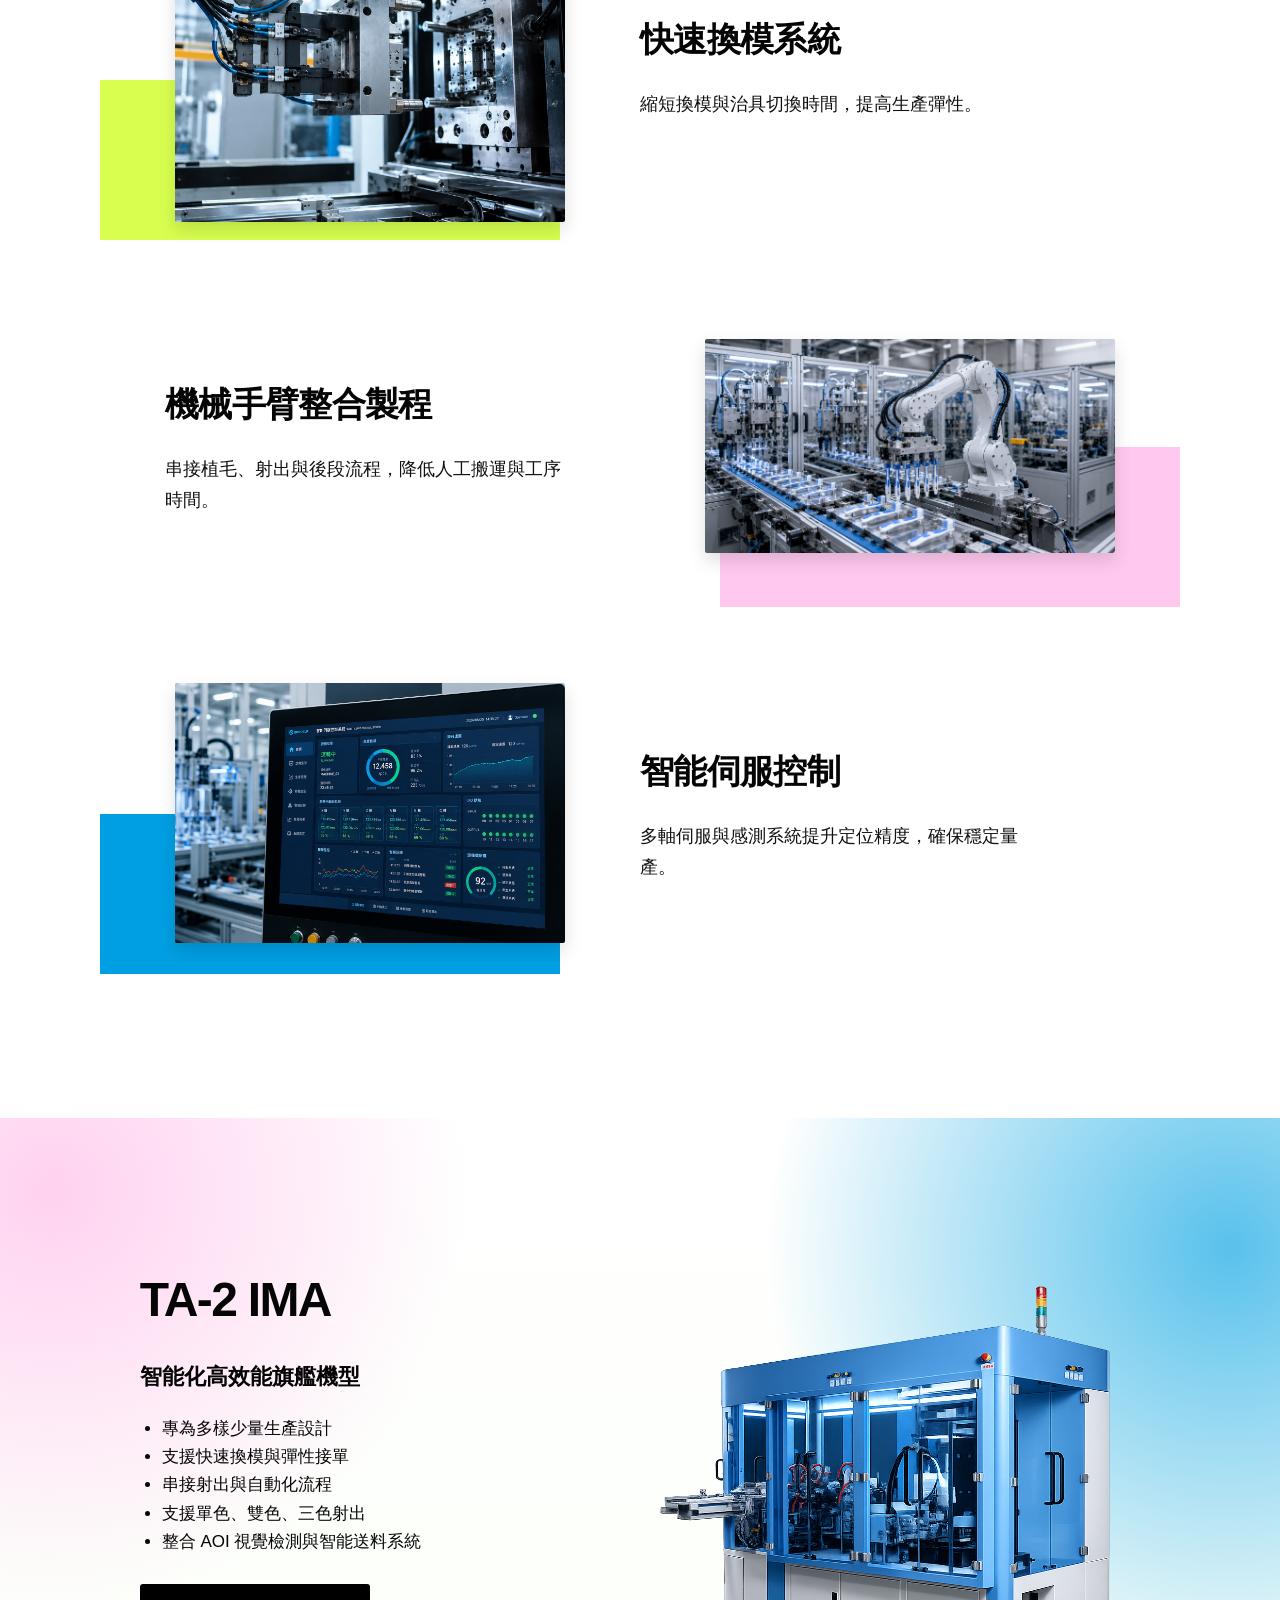
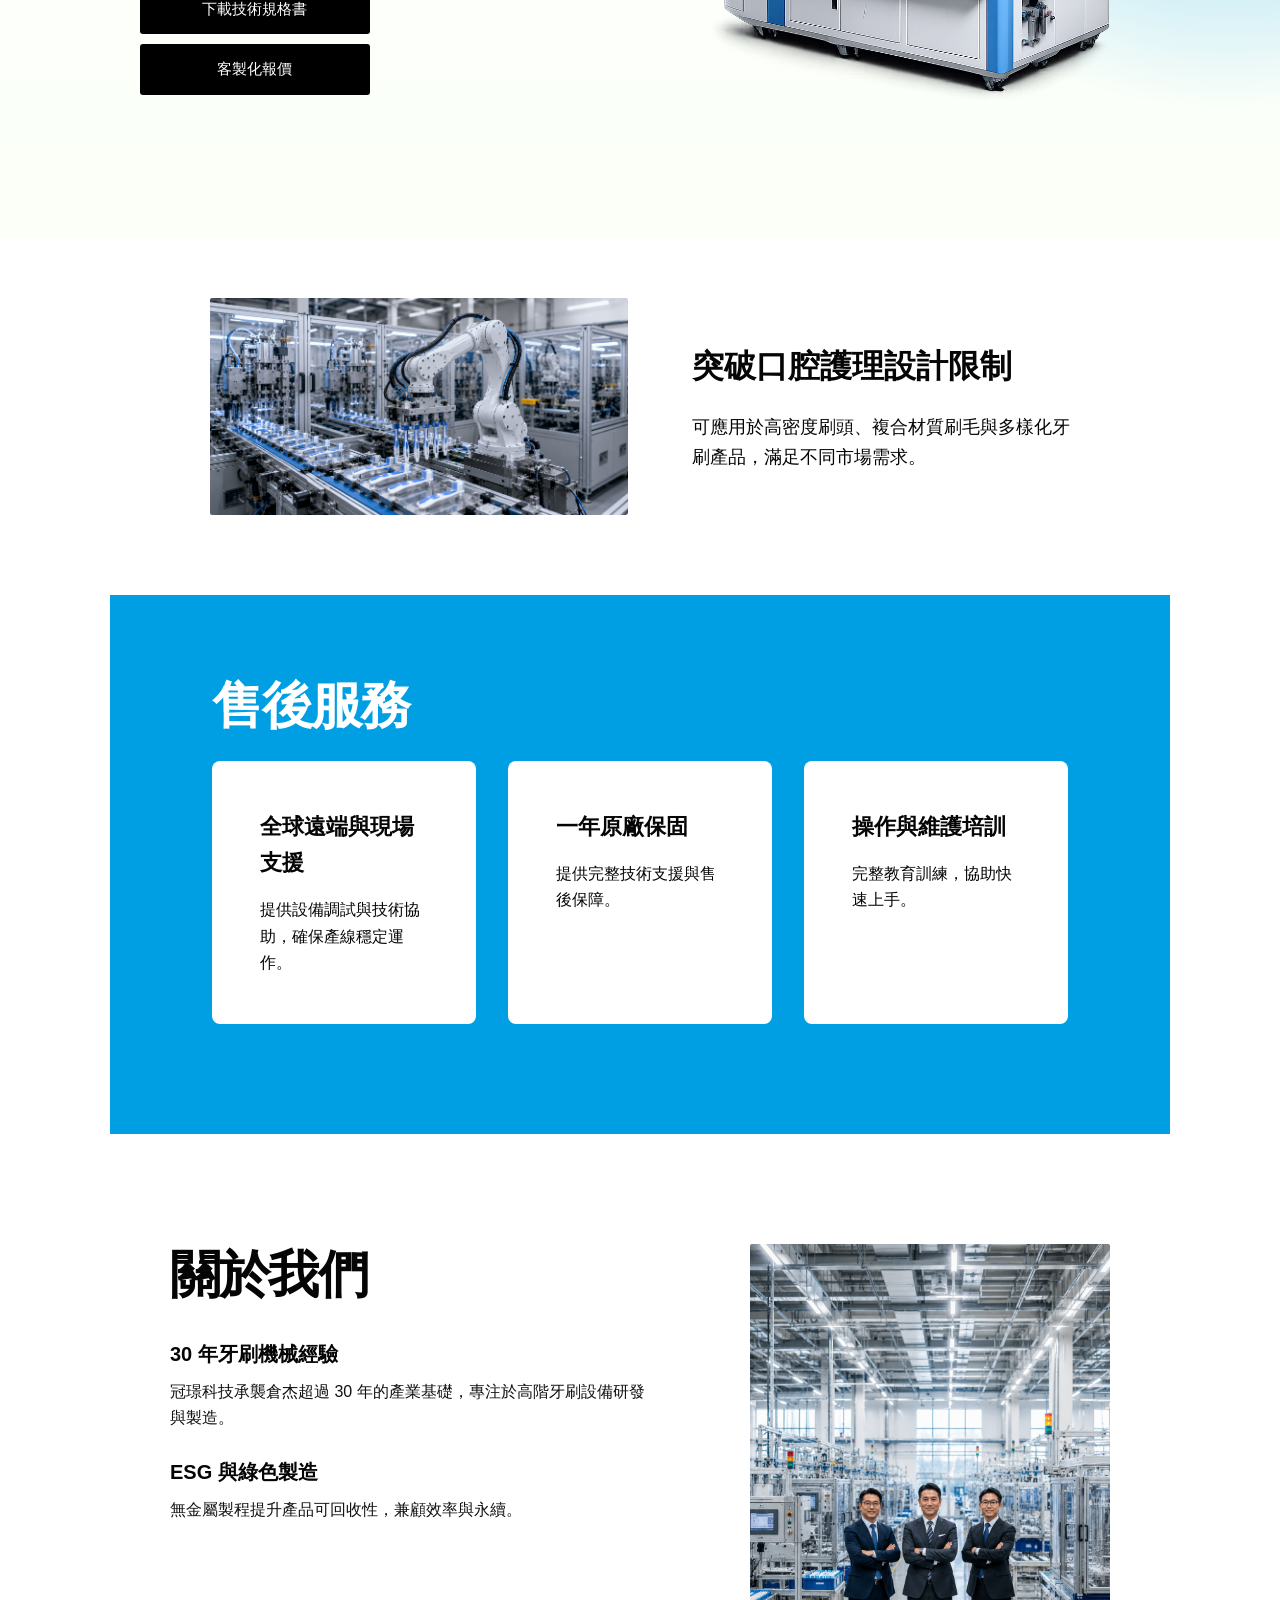
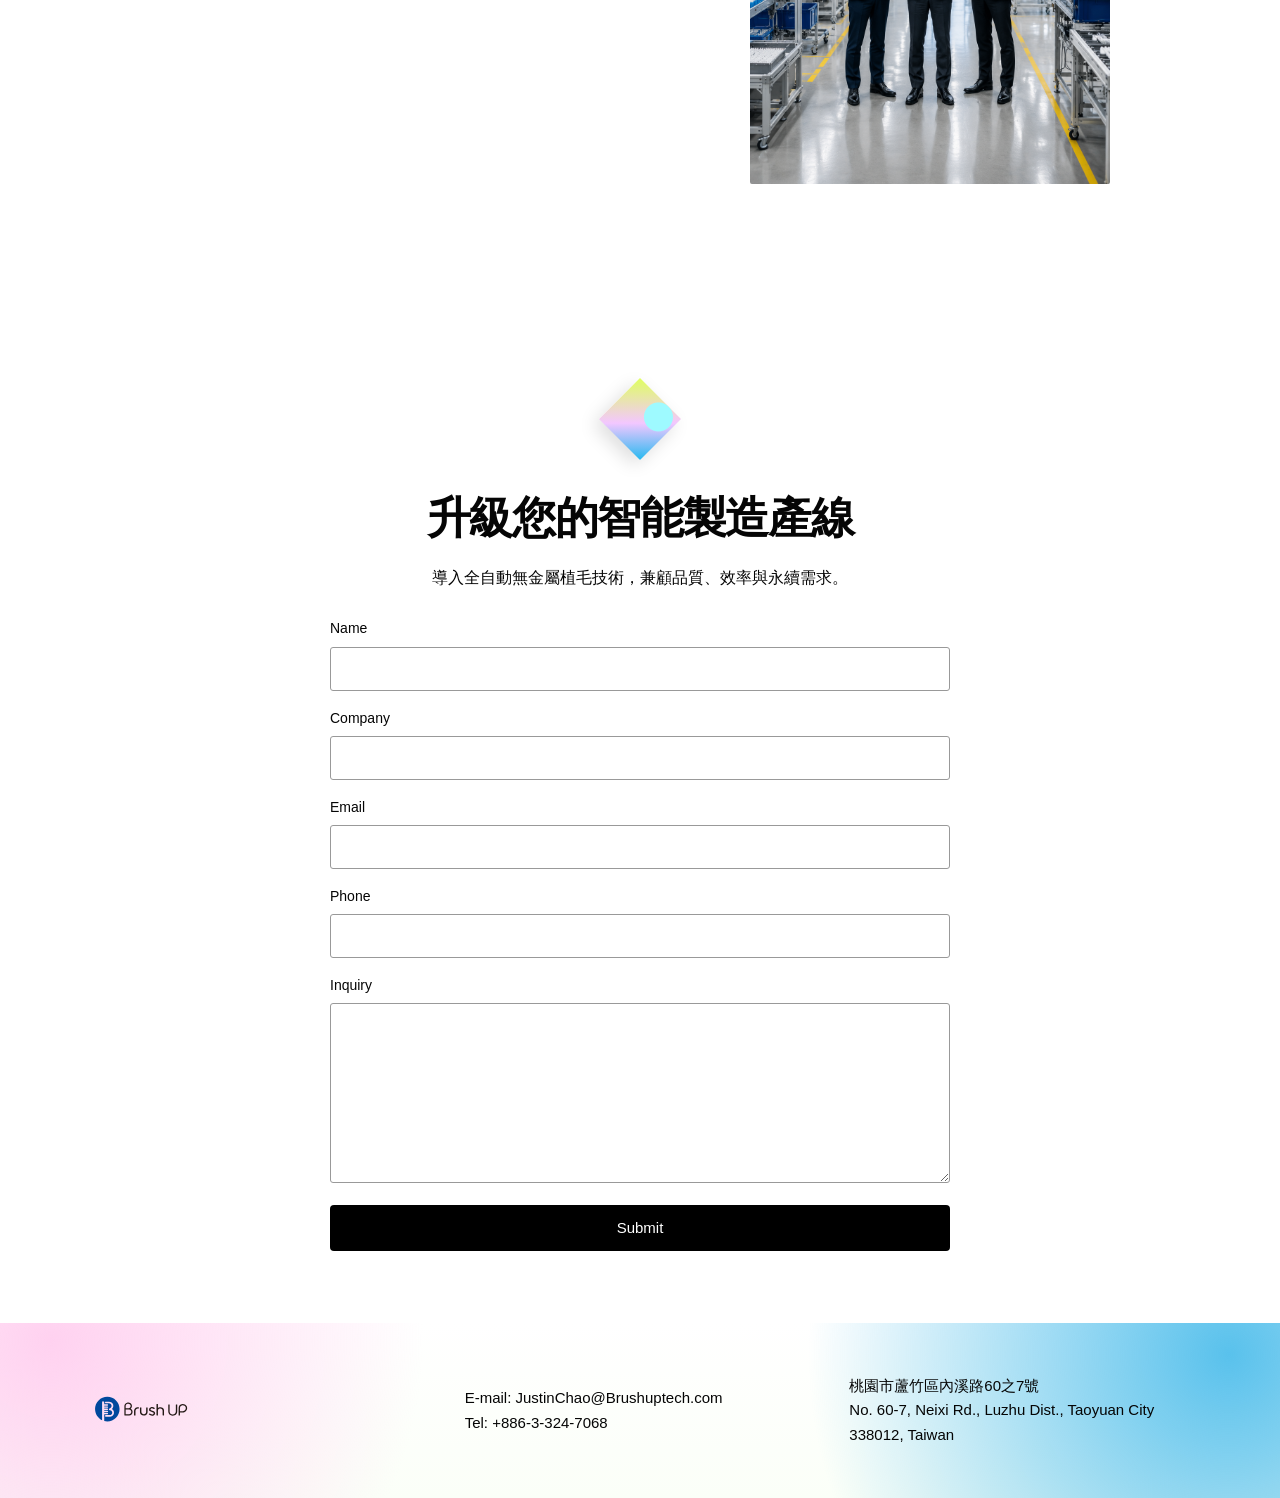
==== commit bc858a40: "Update index.html" ====
--- a/index.html
+++ b/index.html
@@ -99,7 +99,7 @@
         </ul>
         <div class="buttons"><a href="#" class="btn">下載技術規格書</a><a href="#contact" class="btn">客製化報價</a></div>
       </div>
-      <img src="assets/product-machine.png" alt="TA-2 IMA 智能化高效能旗艦機型" class="fade-up>
+      <img src="assets/product-machine.png" alt="TA-2 IMA 智能化高效能旗艦機型" class="fade-up">
     </section>
 
     <section class="section application">
--- a/style.css
+++ b/style.css
@@ -264,7 +264,9 @@
   padding:13px 18px;
 }
 
-.application{padding-top:90px}
+.application{
+  padding:60px 20px 80px;
+}
 .application-grid{
   width:min(860px,100%);
   margin:0 auto;
@@ -682,11 +684,6 @@
   transform: translateX(0);
 }
 
-body {
-  background: linear-gradient(-45deg, #f7f5ef, #eef4f3, #f8f1e8, #ffffff);
-  background-size: 400% 400%;
-  animation: gradientMove 15s ease infinite;
-}
 
 @keyframes gradientMove {
   0% {
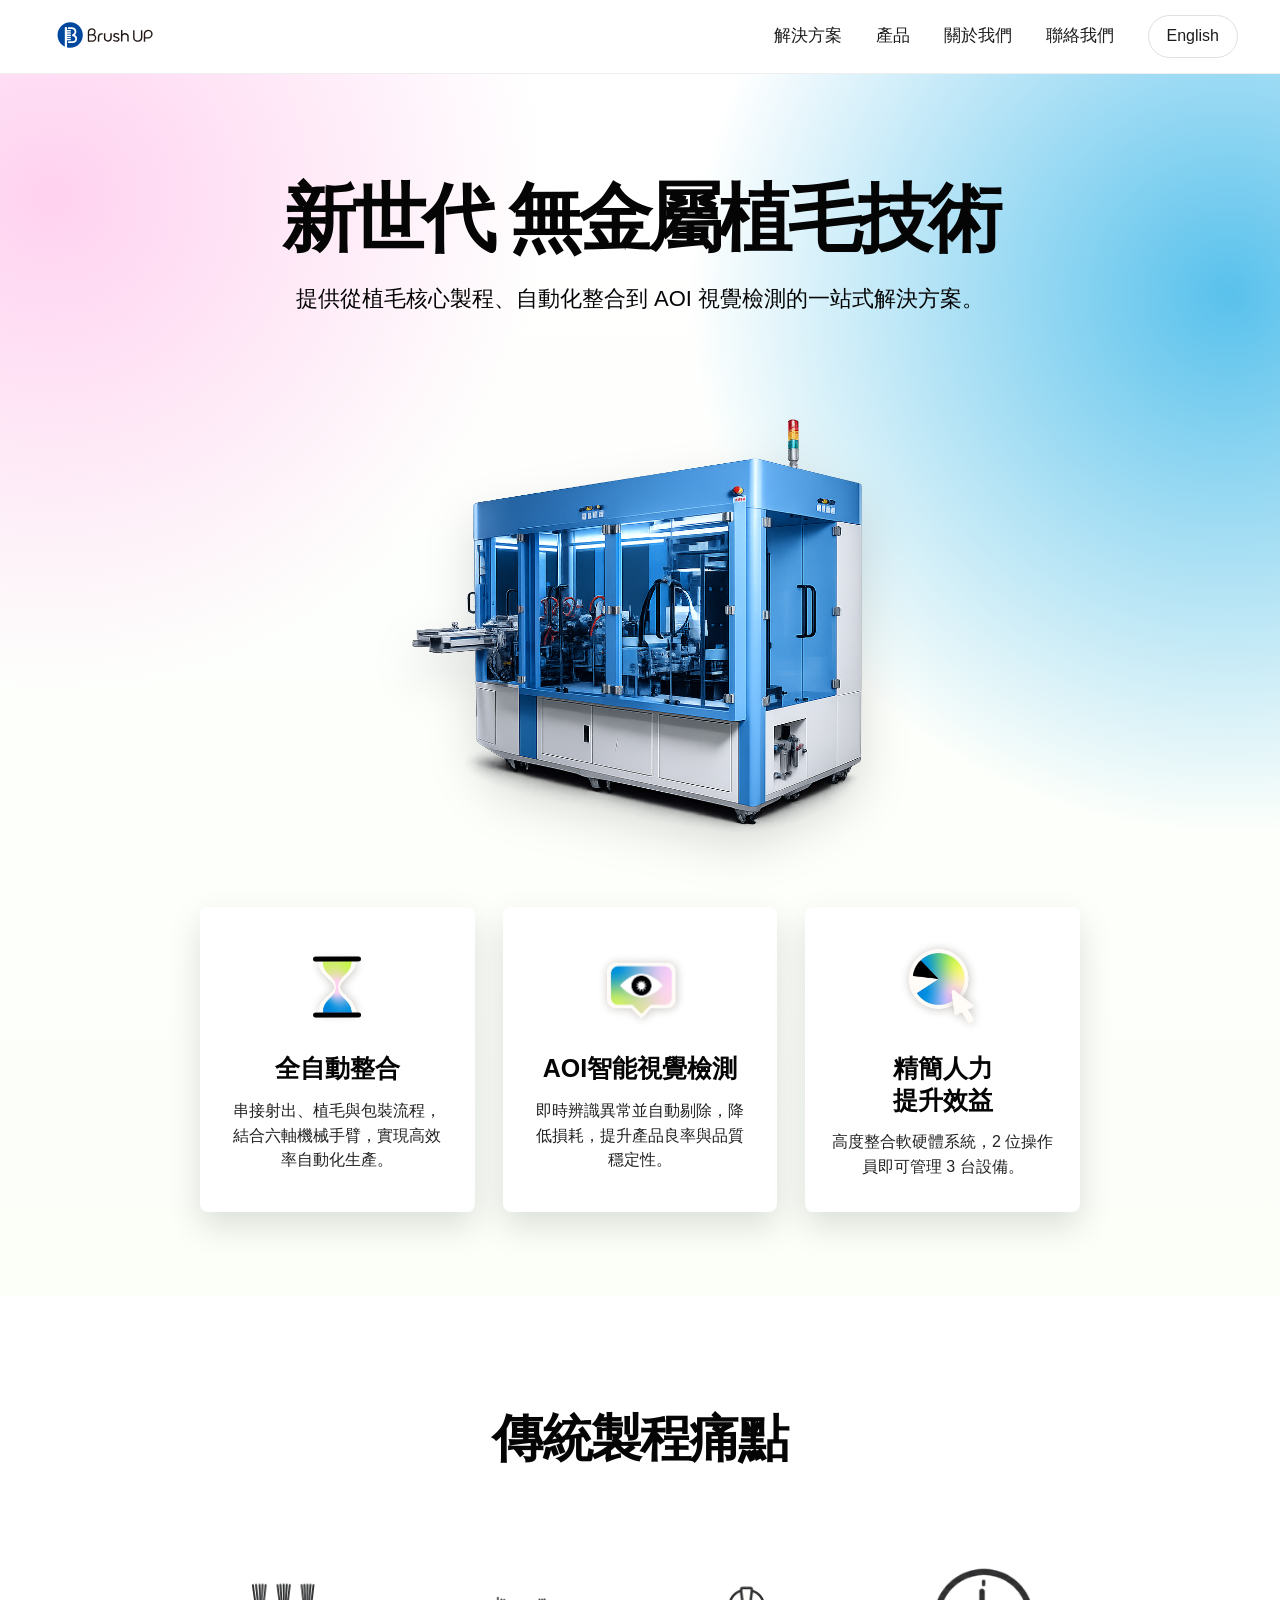
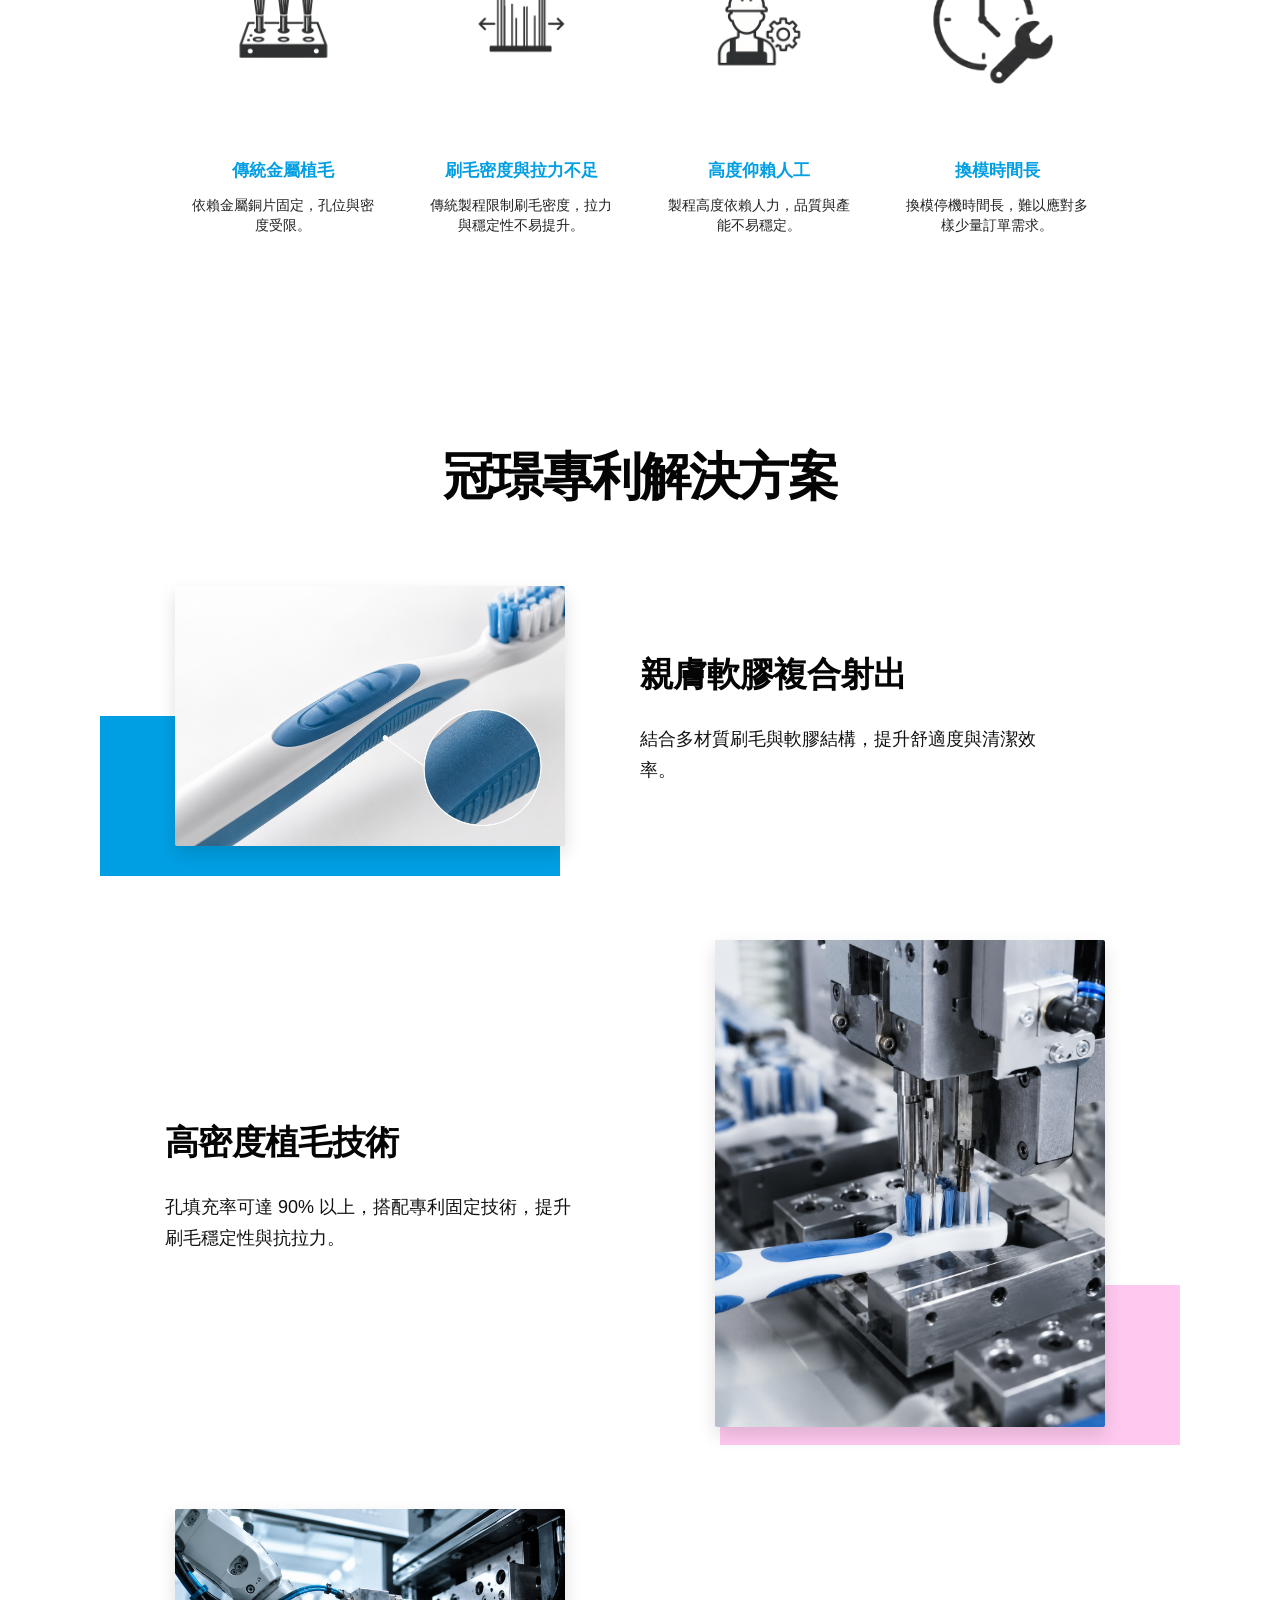
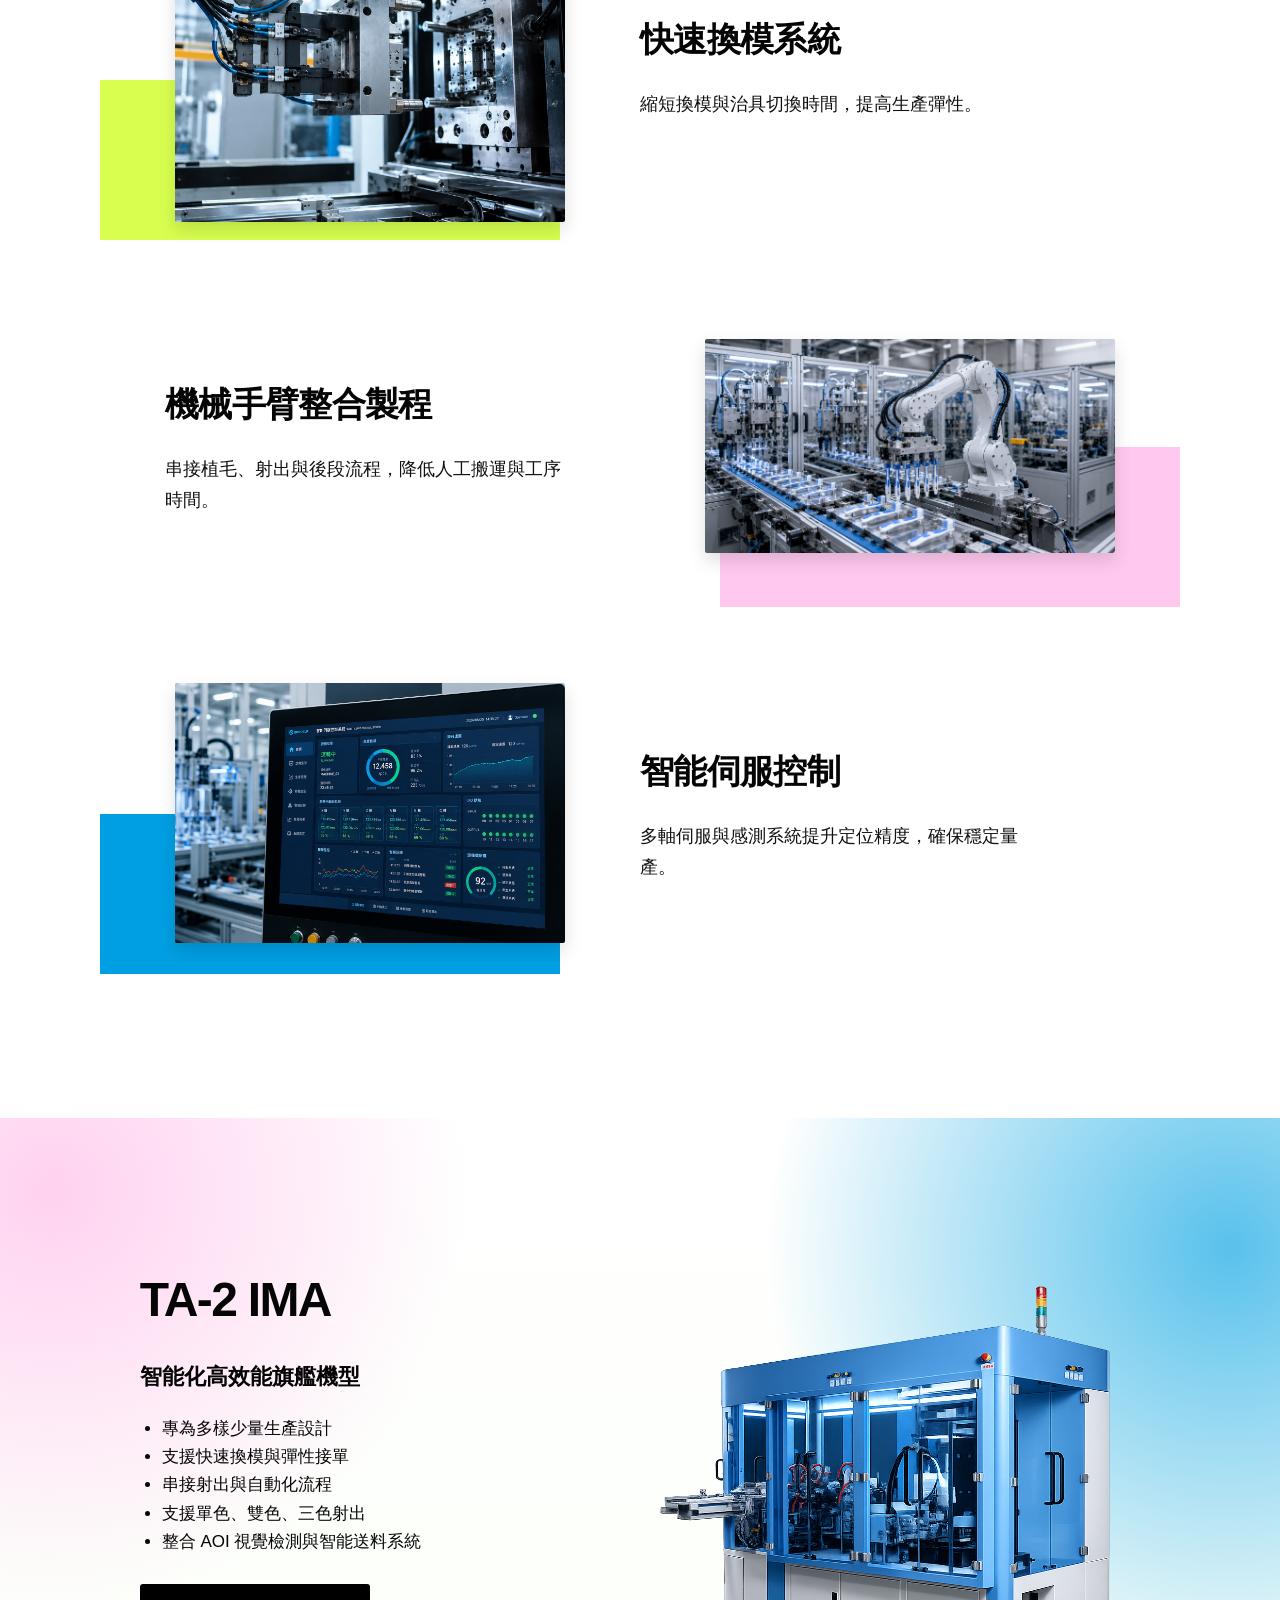
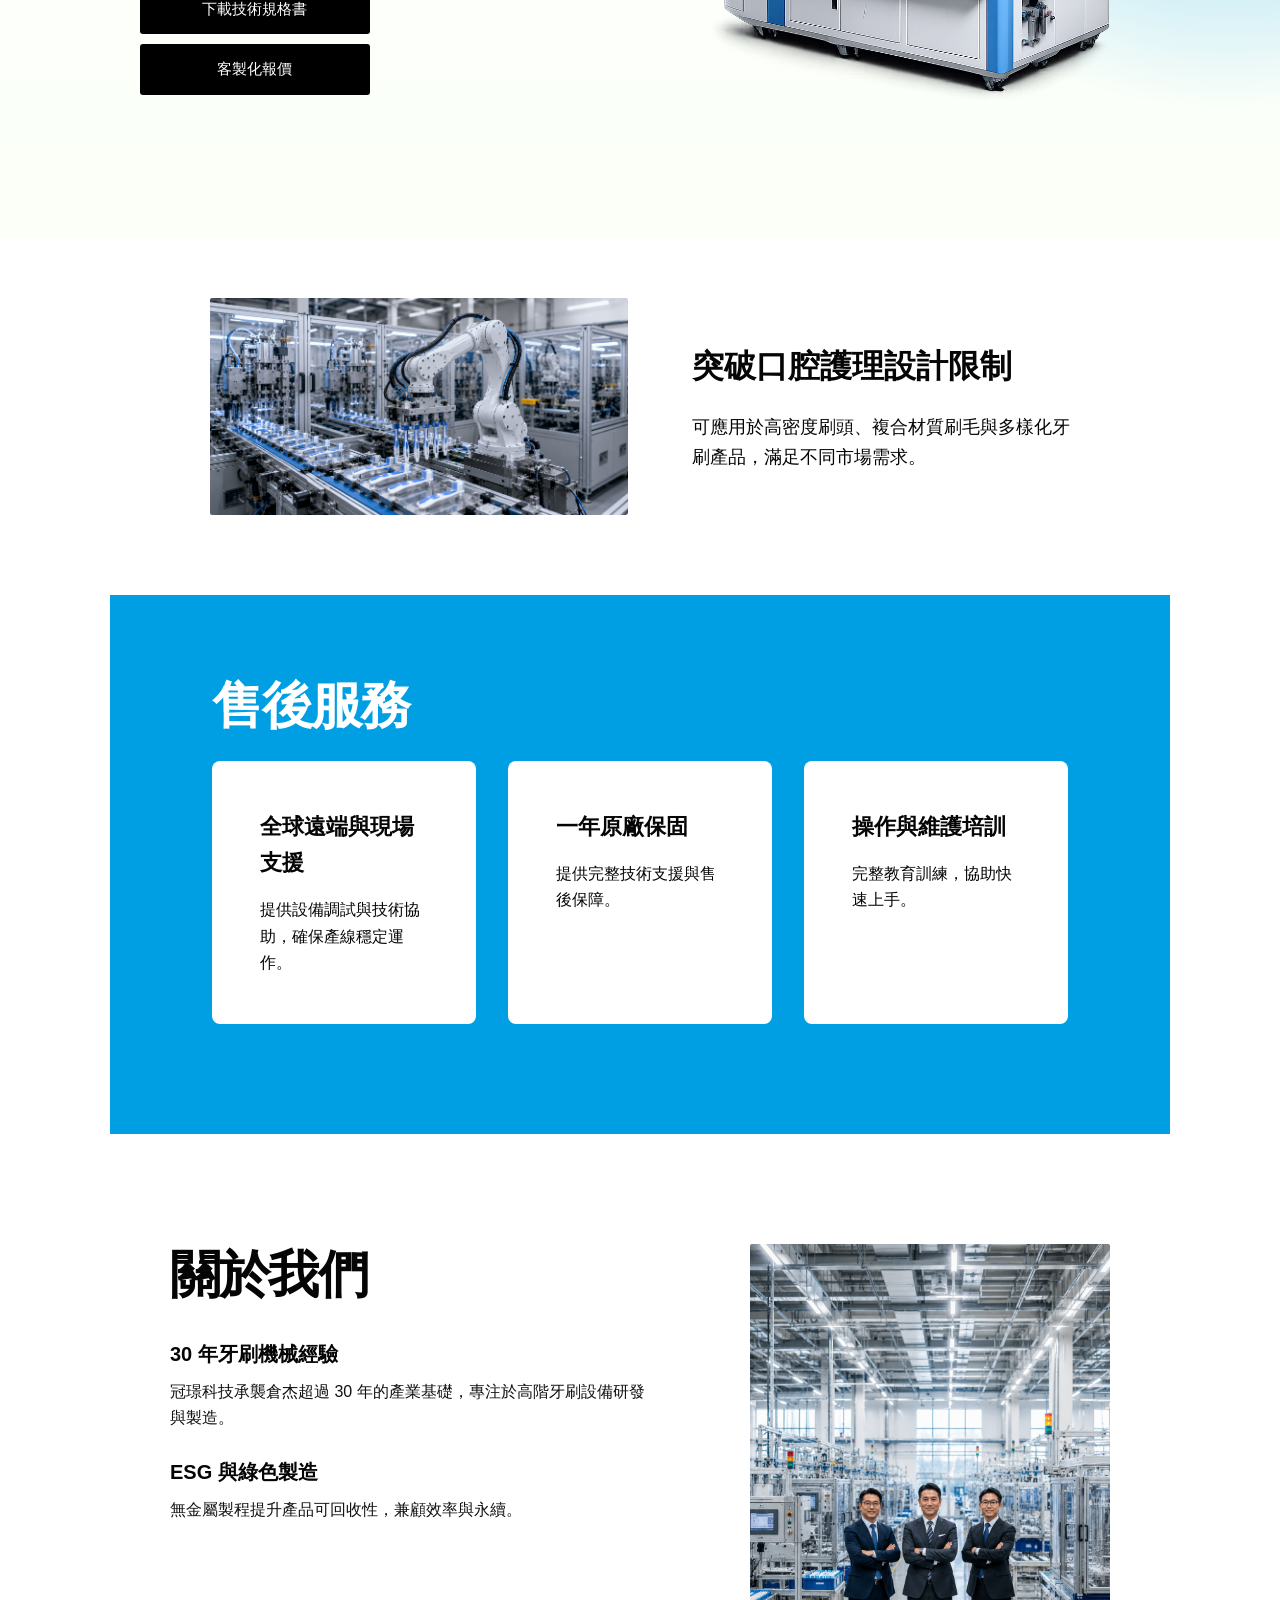
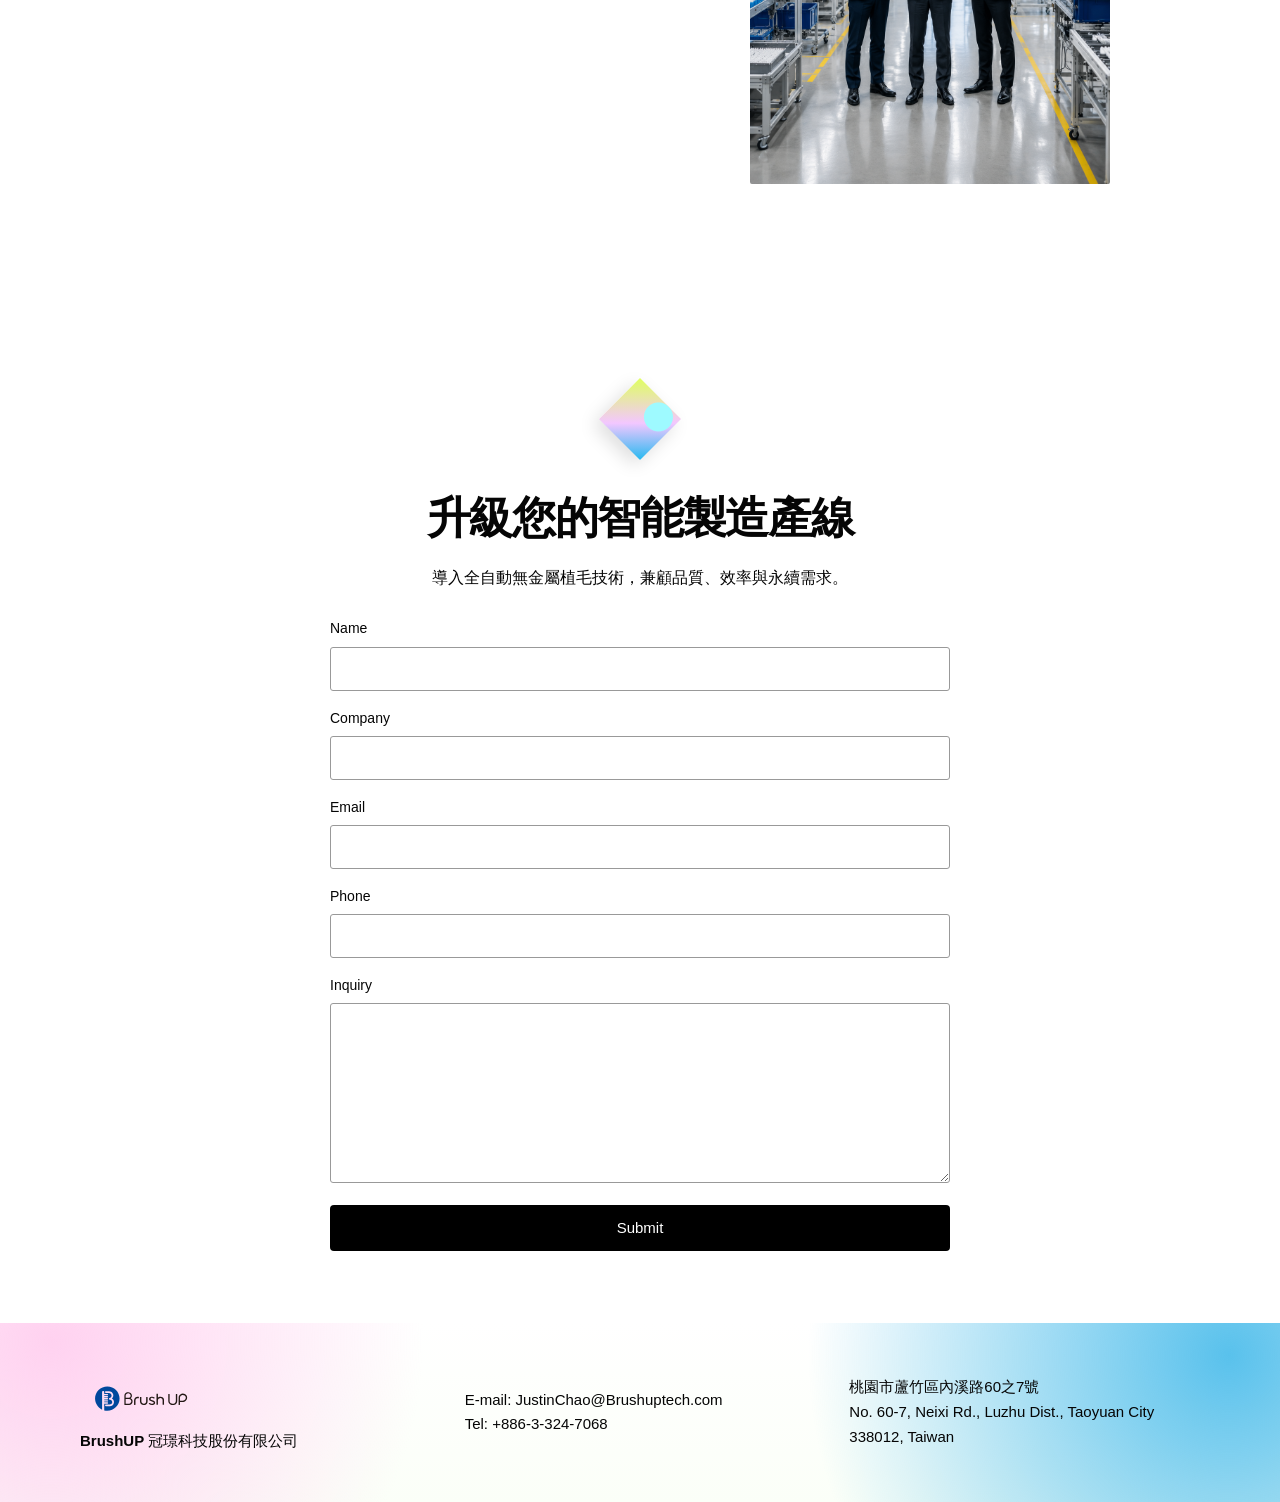
==== commit aa3ae2f6: "Update index.html footer" ====
--- a/index.html
+++ b/index.html
@@ -172,11 +172,27 @@
     </section>
   </main>
 
-  <footer class="footer soft-gradient">
+<footer class="footer soft-gradient">
+
+  <div class="footer-brand">
     <img src="assets/logo.svg" alt="BrushUP">
-    <p>E-mail: JustinChao@Brushuptech.com<br>Tel: +886-3-324-7068</p>
-    <address>桃園市蘆竹區內溪路60之7號<br>No. 60-7, Neixi Rd., Luzhu Dist., Taoyuan City 338012, Taiwan</address>
-  </footer>
+    <div>
+      <strong>BrushUP</strong>
+      <span>冠璟科技股份有限公司</span>
+    </div>
+  </div>
+
+  <p>
+    E-mail: JustinChao@Brushuptech.com<br>
+    Tel: +886-3-324-7068
+  </p>
+
+  <address>
+    桃園市蘆竹區內溪路60之7號<br>
+    No. 60-7, Neixi Rd., Luzhu Dist., Taoyuan City 338012, Taiwan
+  </address>
+
+</footer>
   <script>
   const animatedElements = document.querySelectorAll('.fade-up, .fade-left, .fade-right');
 
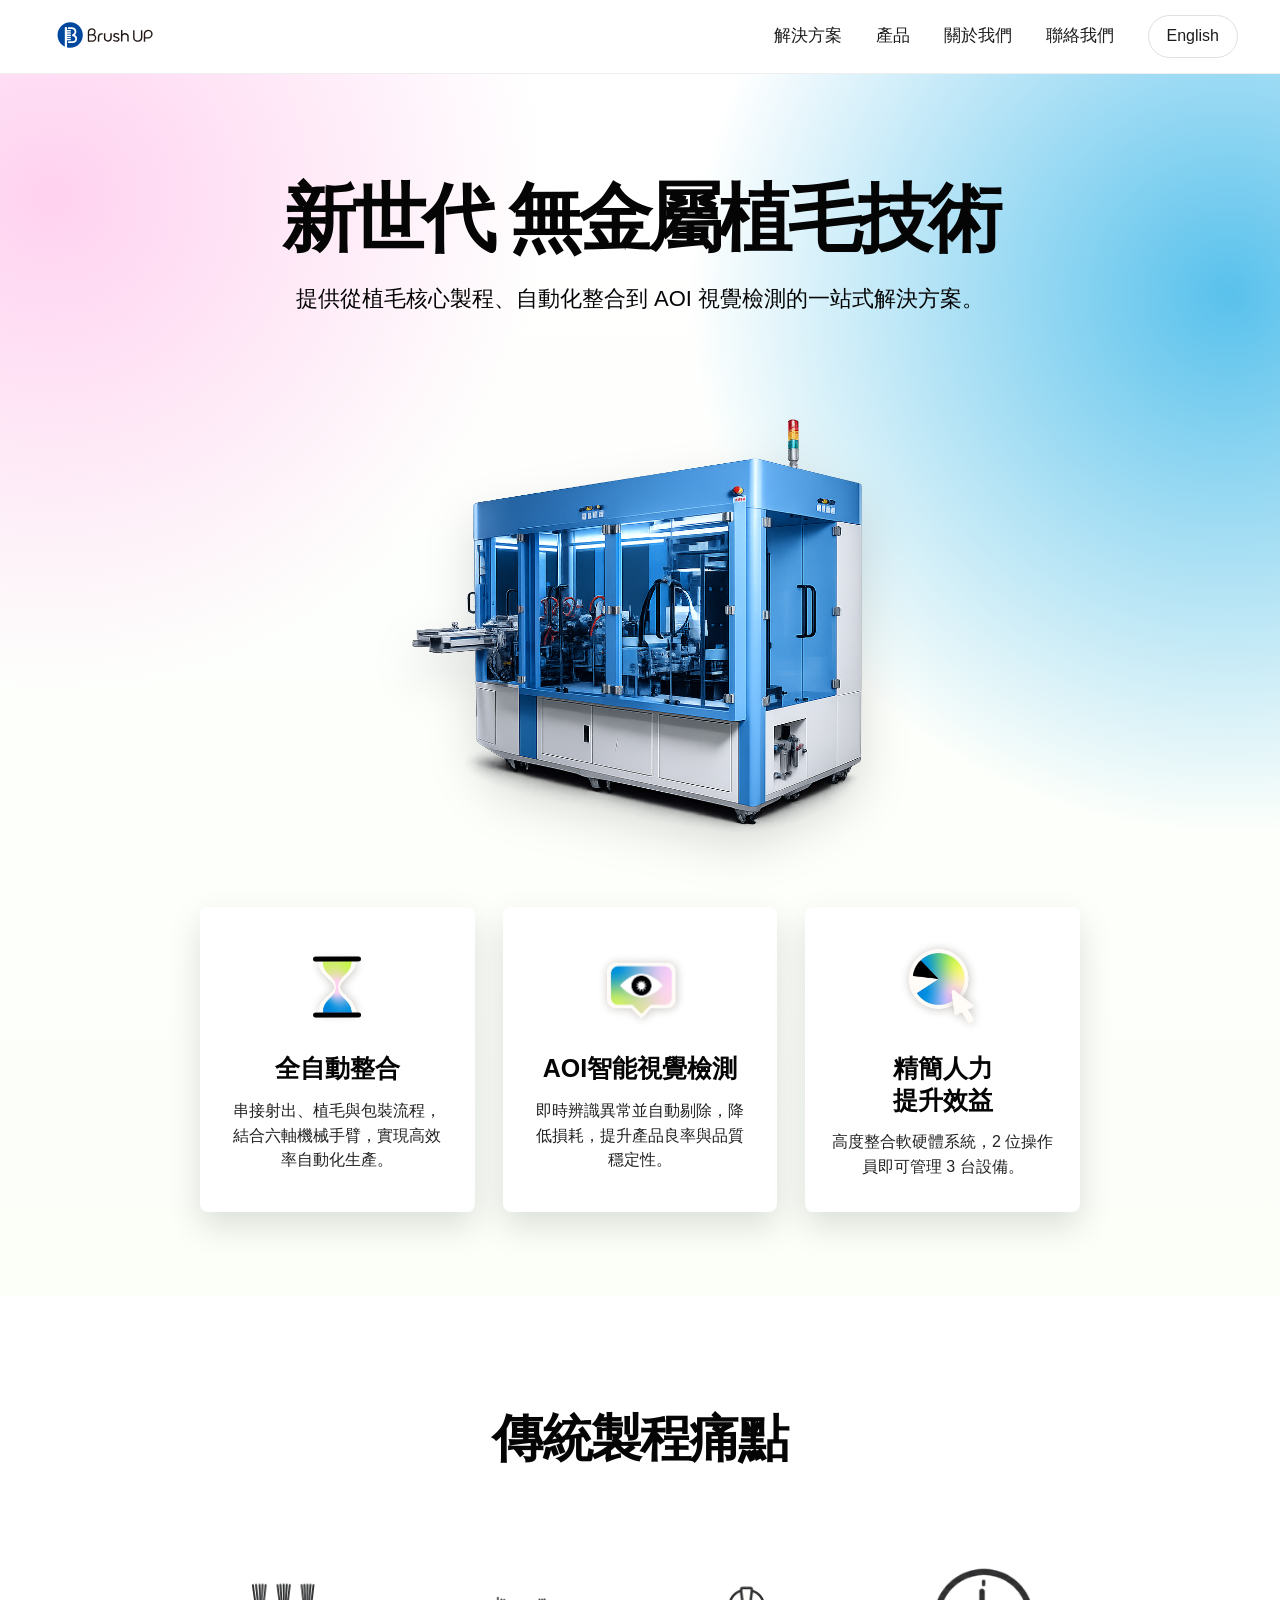
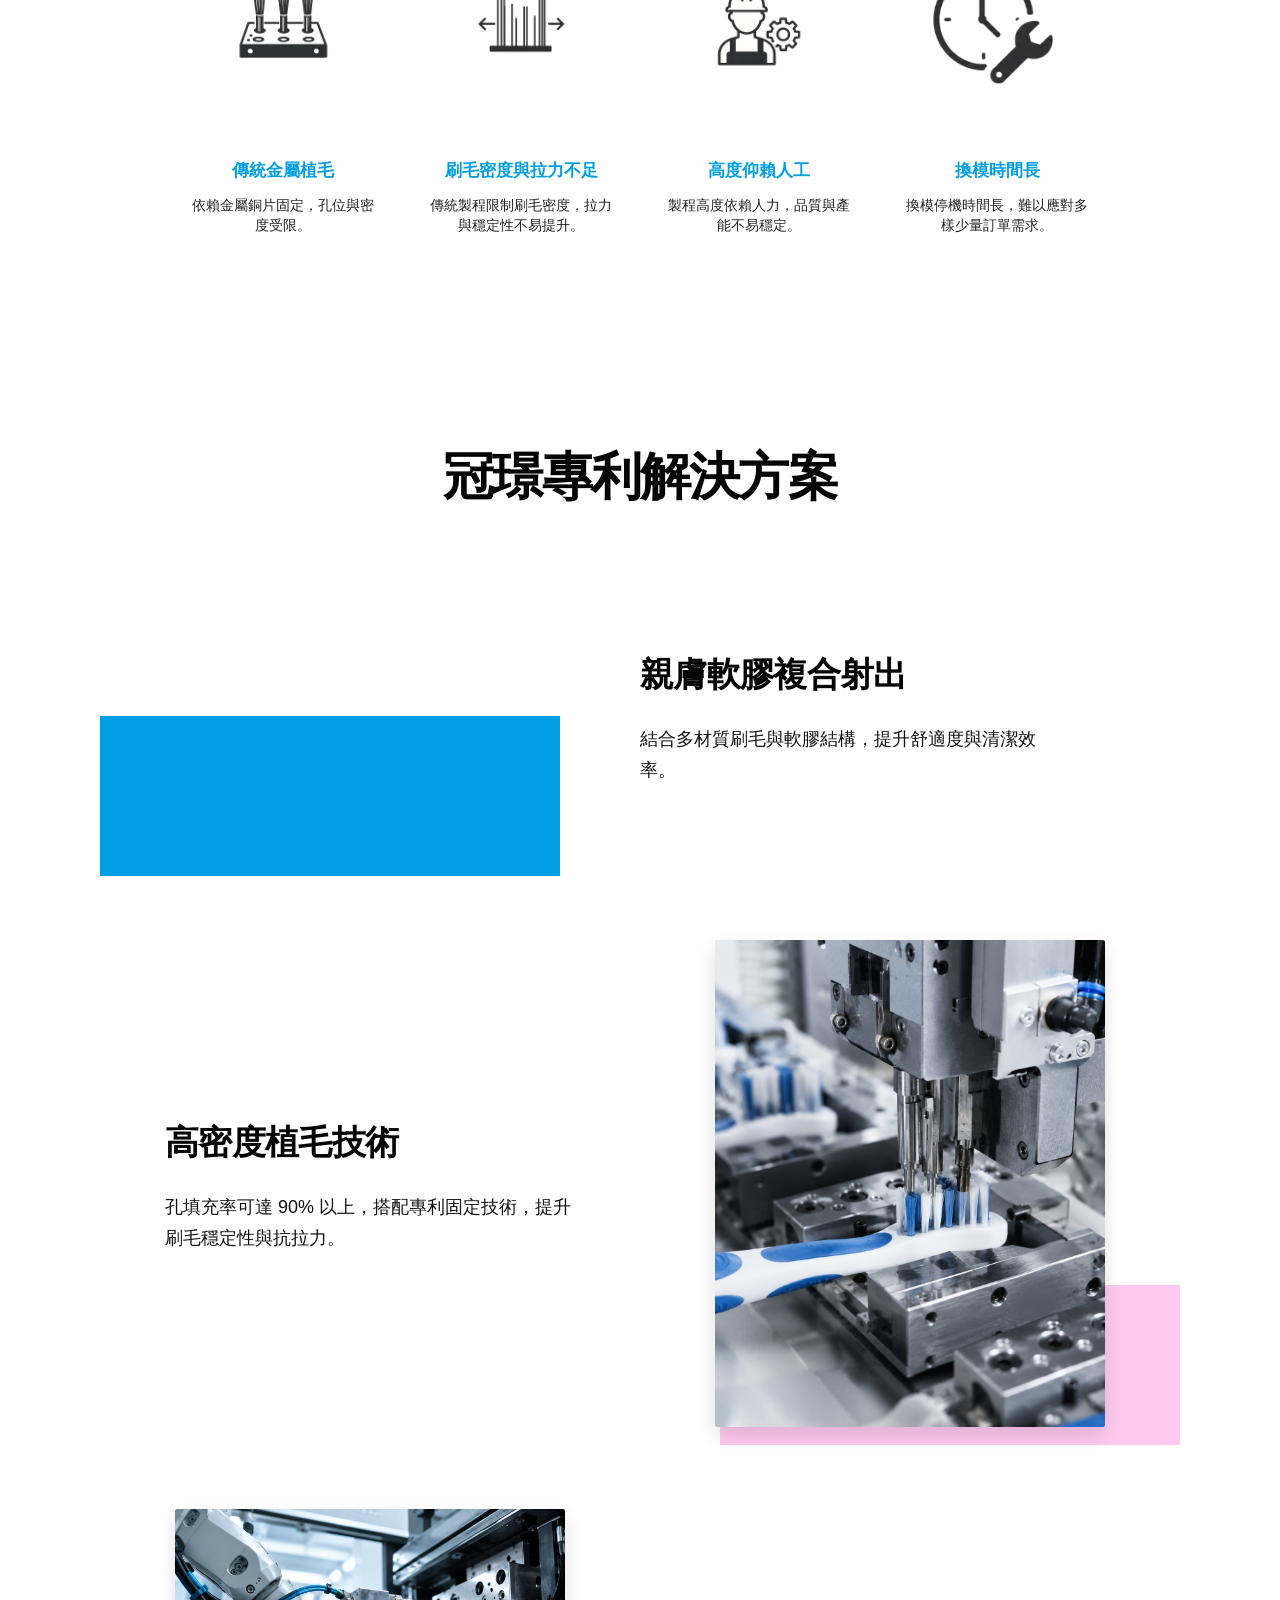
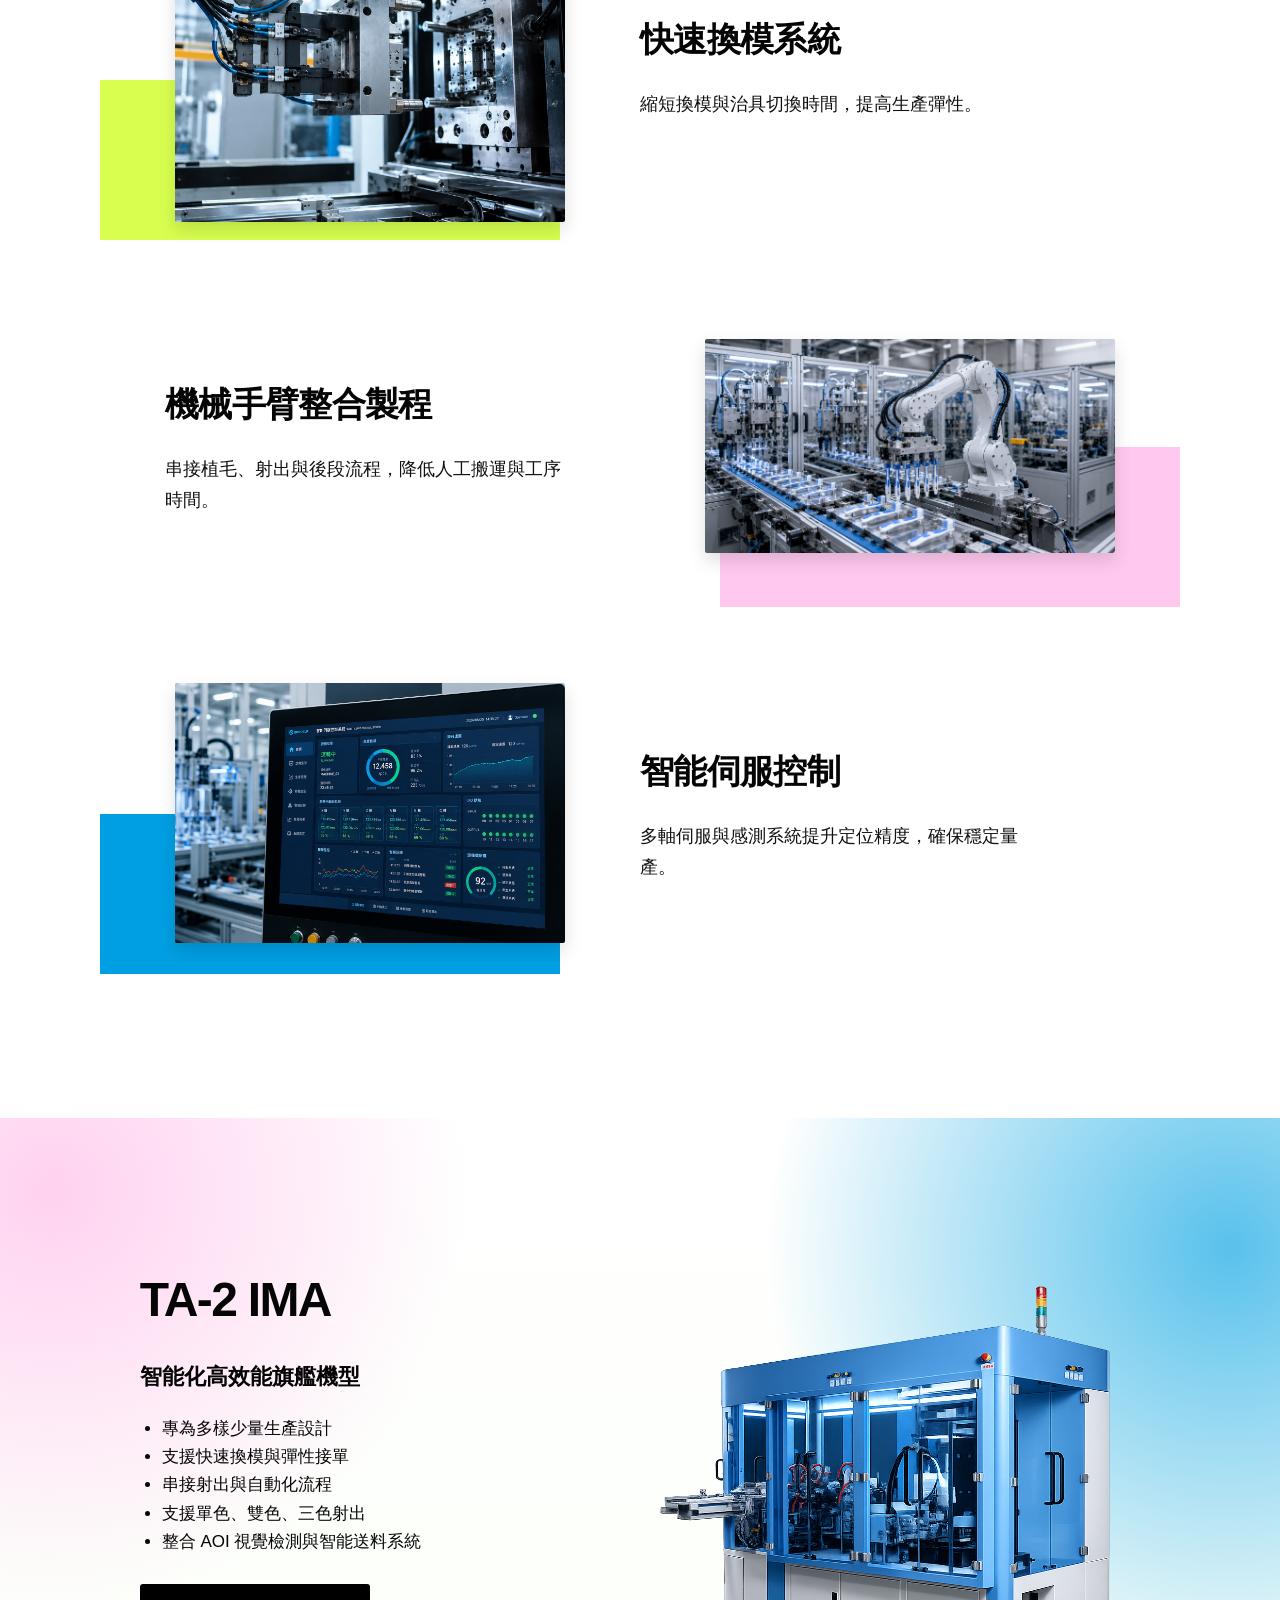
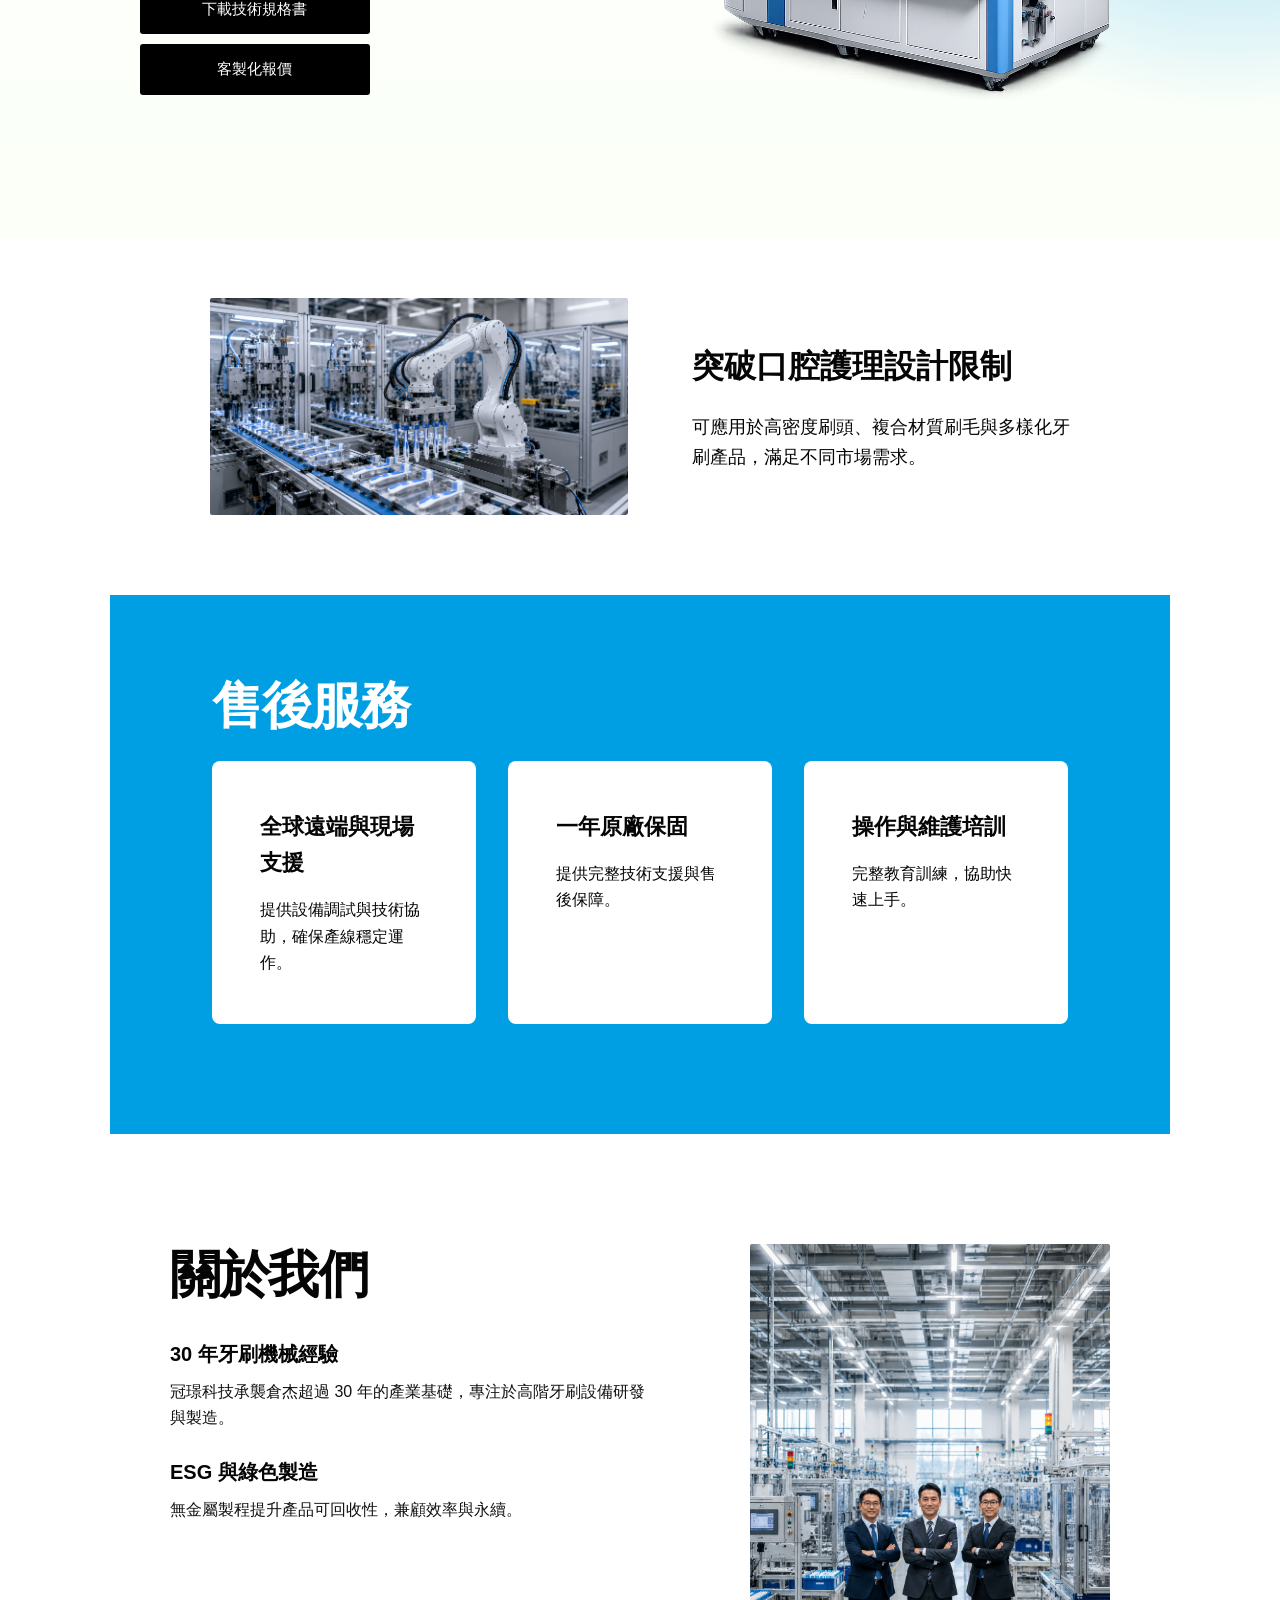
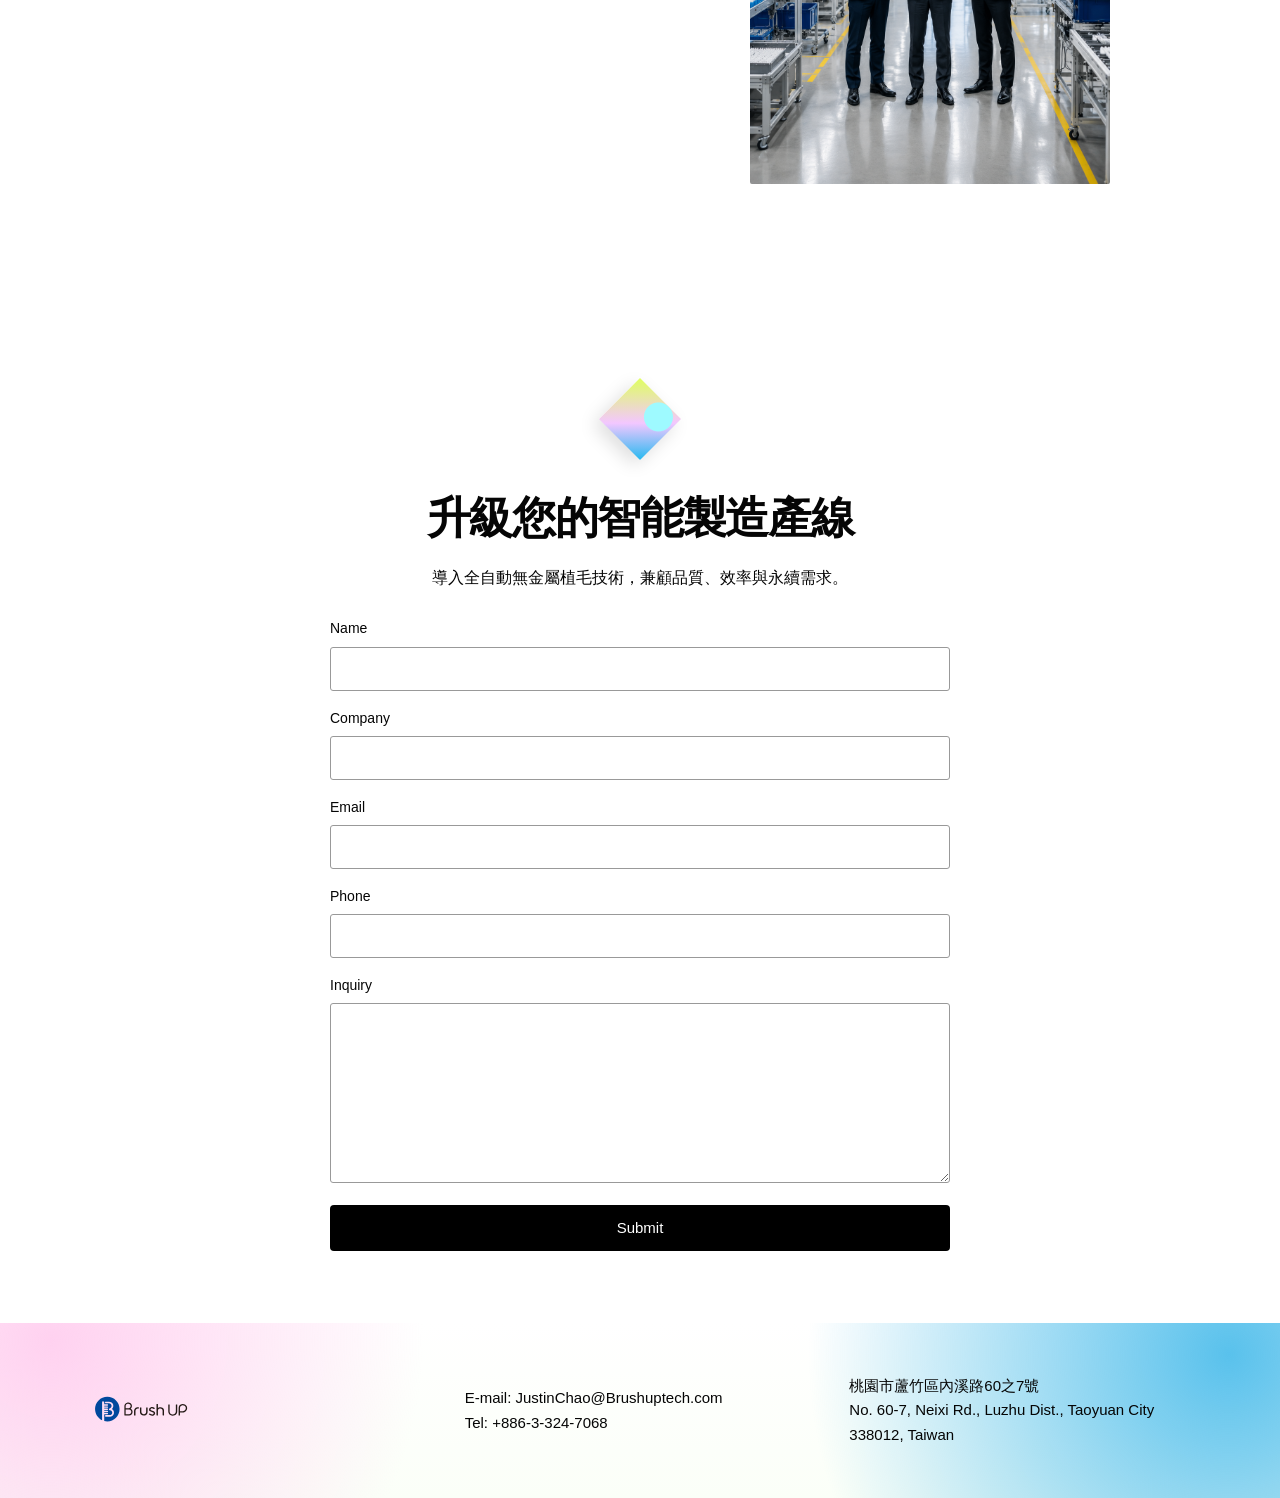
==== commit 520e5591: "Update index.html" ====
--- a/index.html
+++ b/index.html
@@ -176,10 +176,6 @@
 
   <div class="footer-brand">
     <img src="assets/logo.svg" alt="BrushUP">
-    <div>
-      <strong>BrushUP</strong>
-      <span>冠璟科技股份有限公司</span>
-    </div>
   </div>
 
   <p>
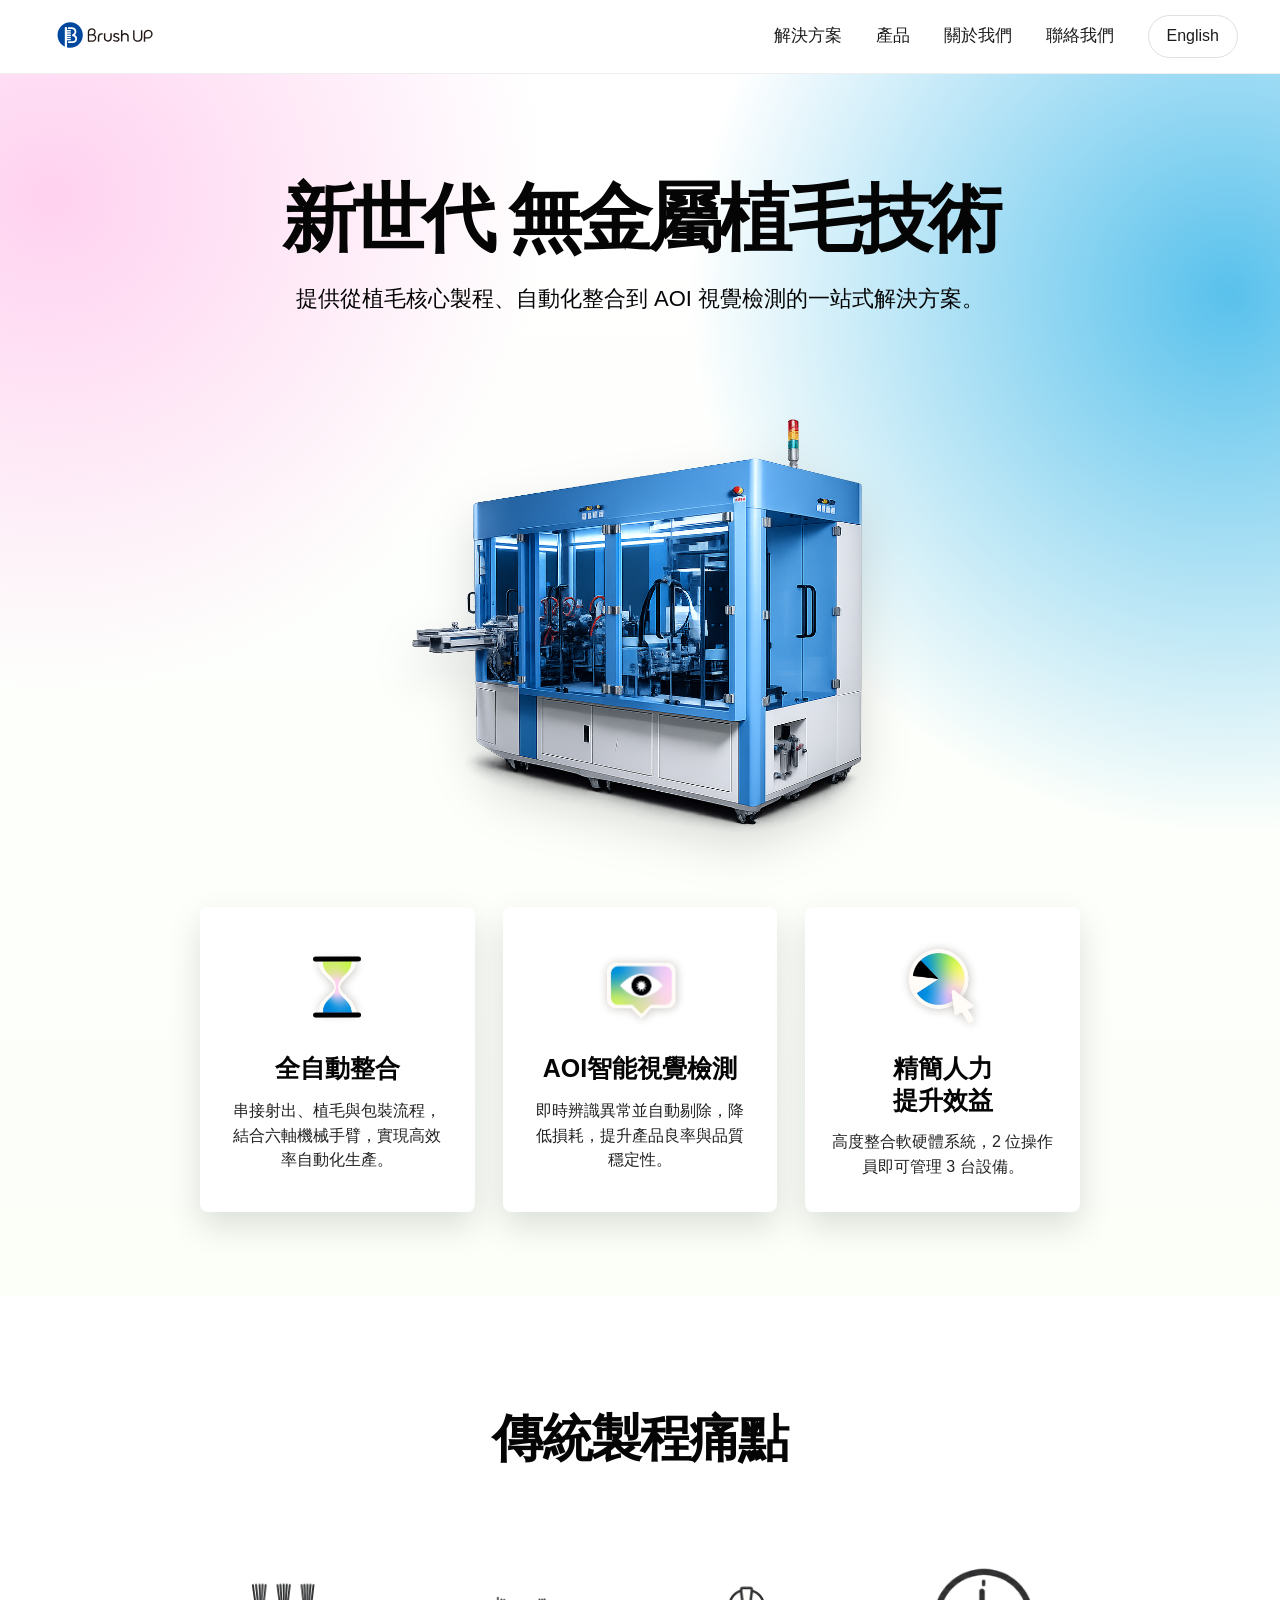
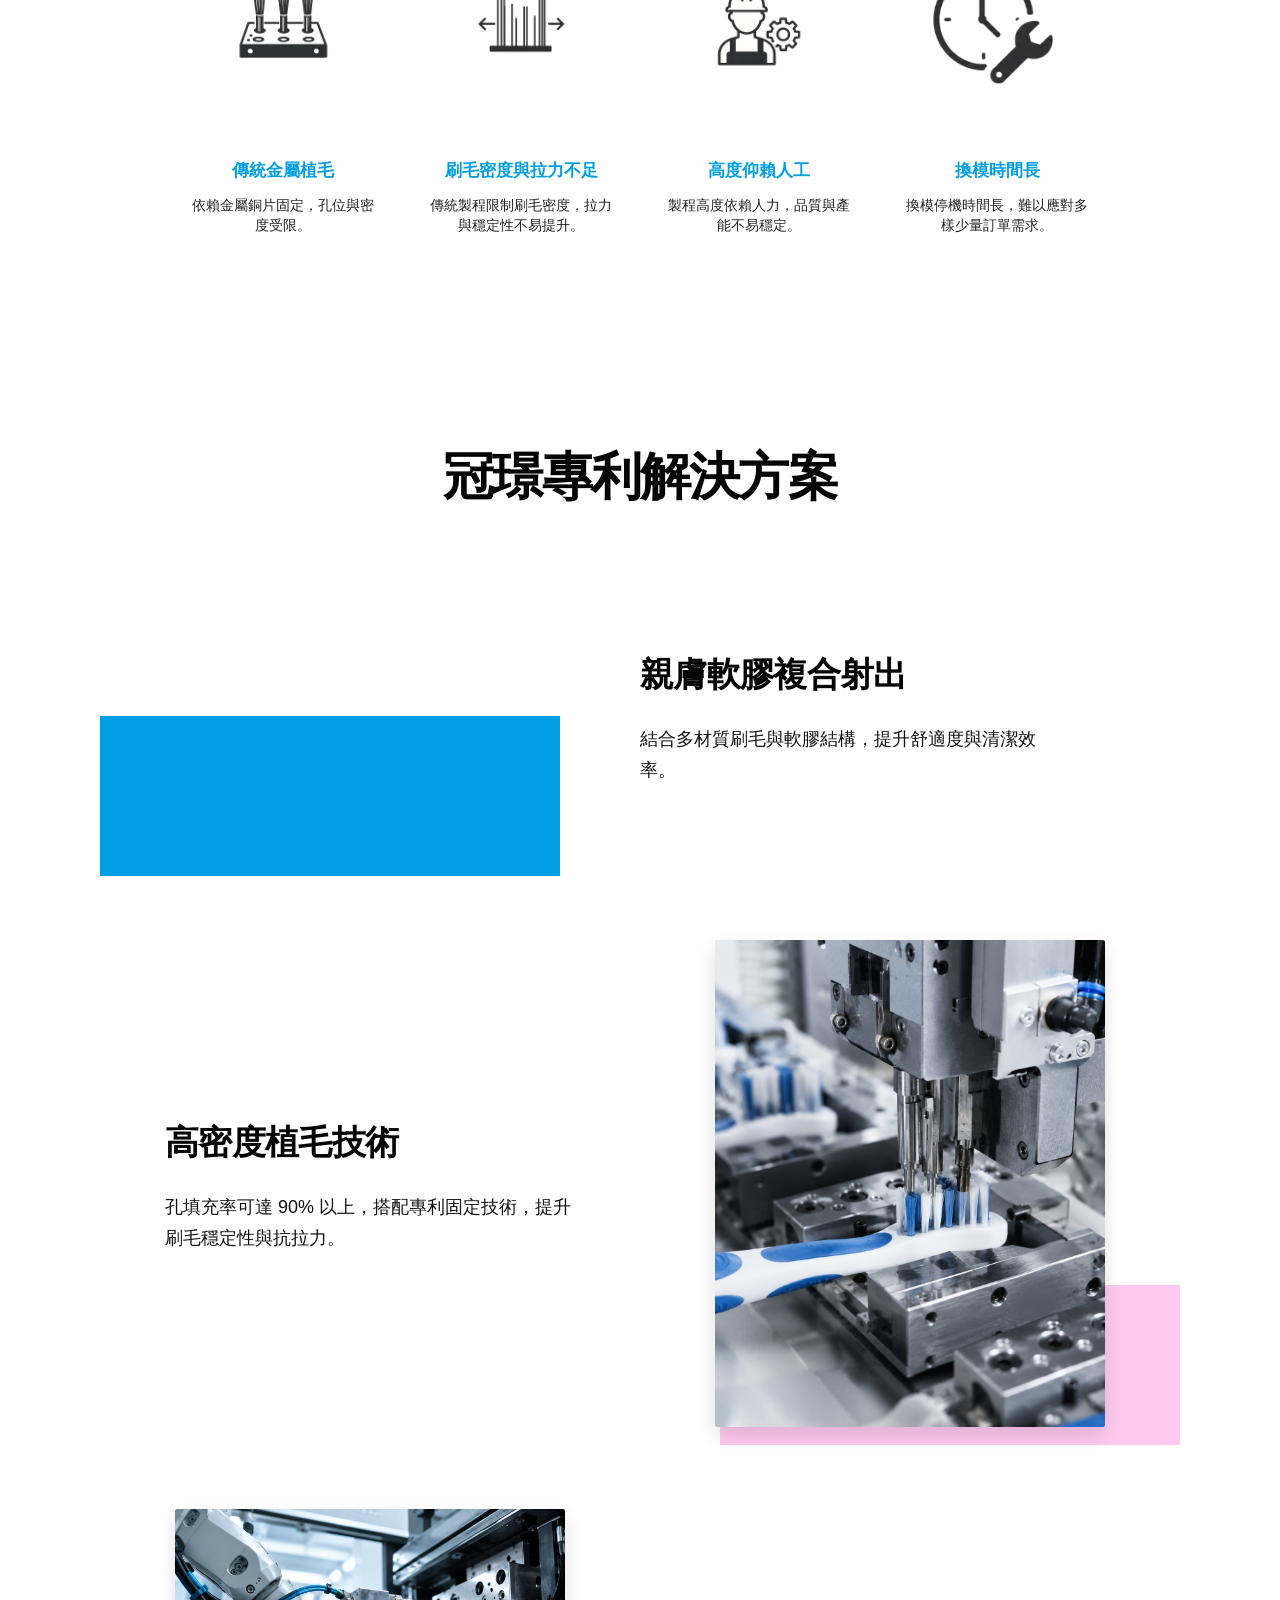
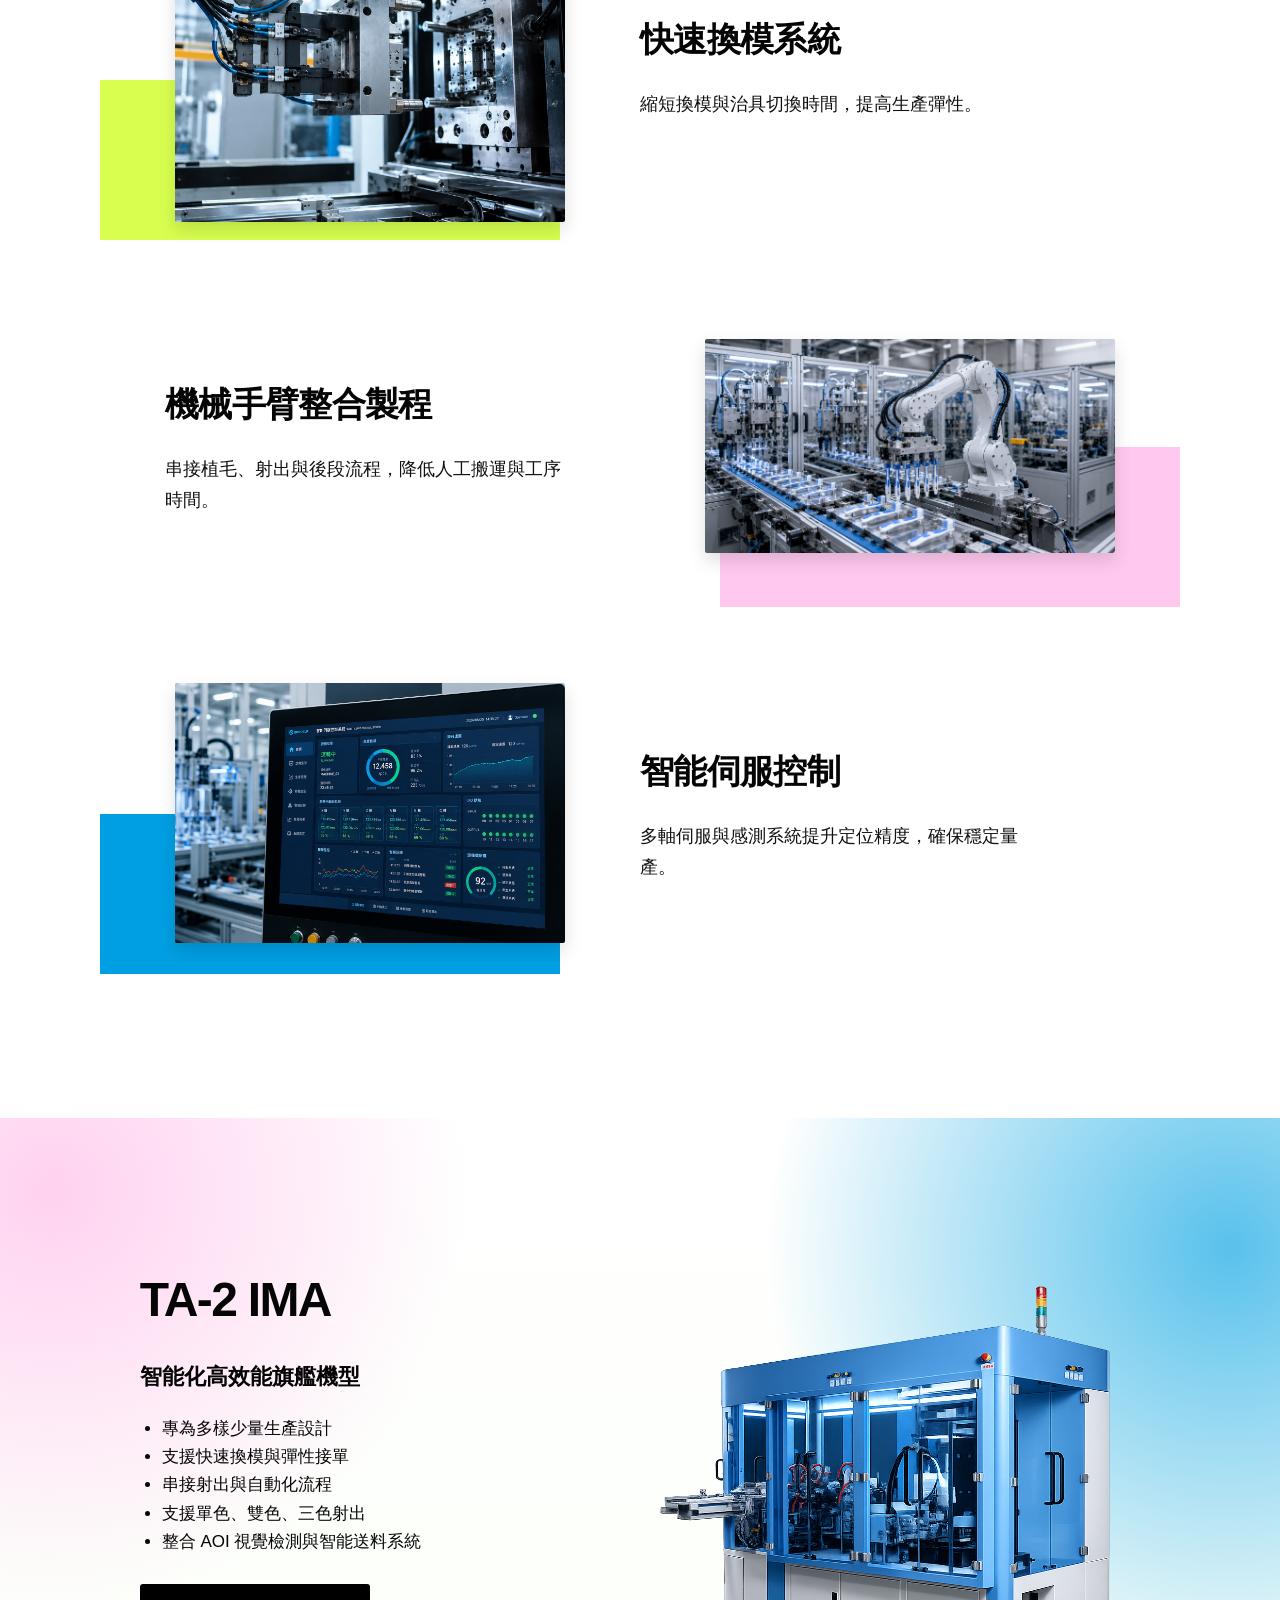
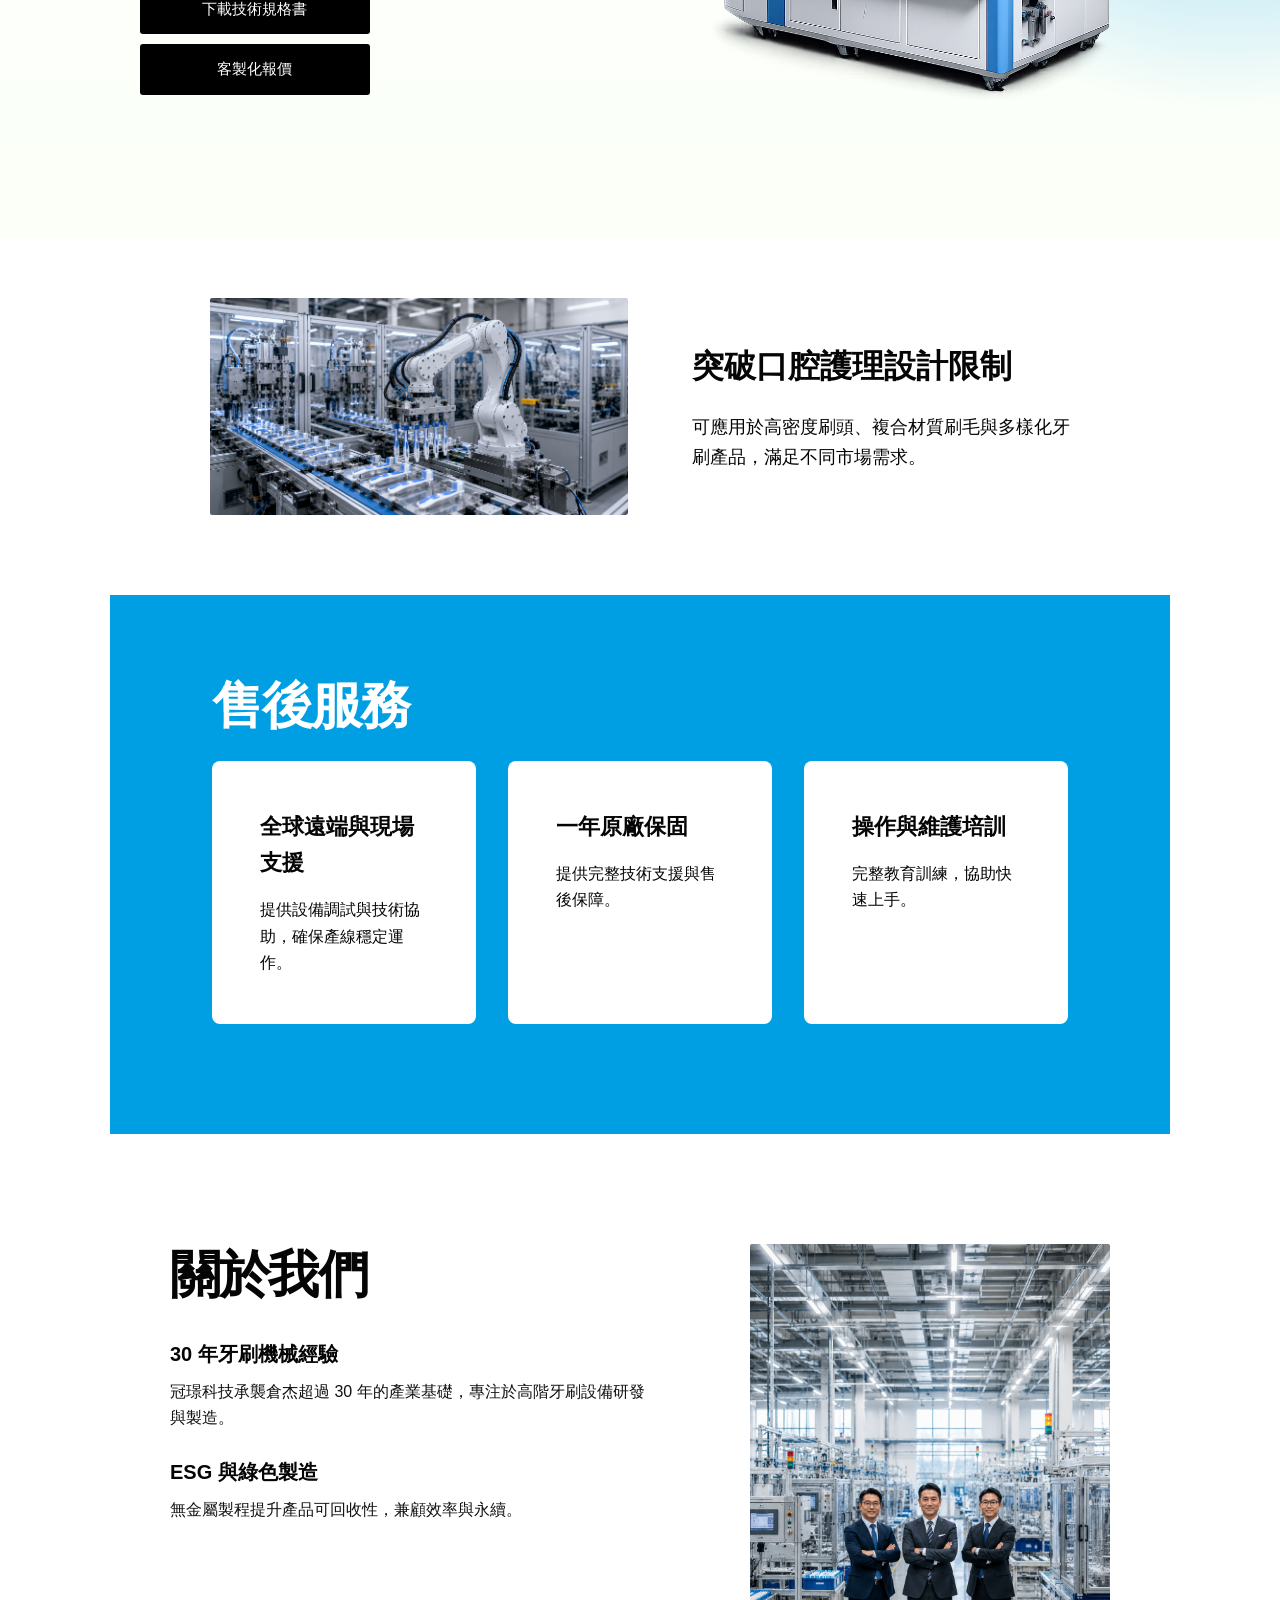
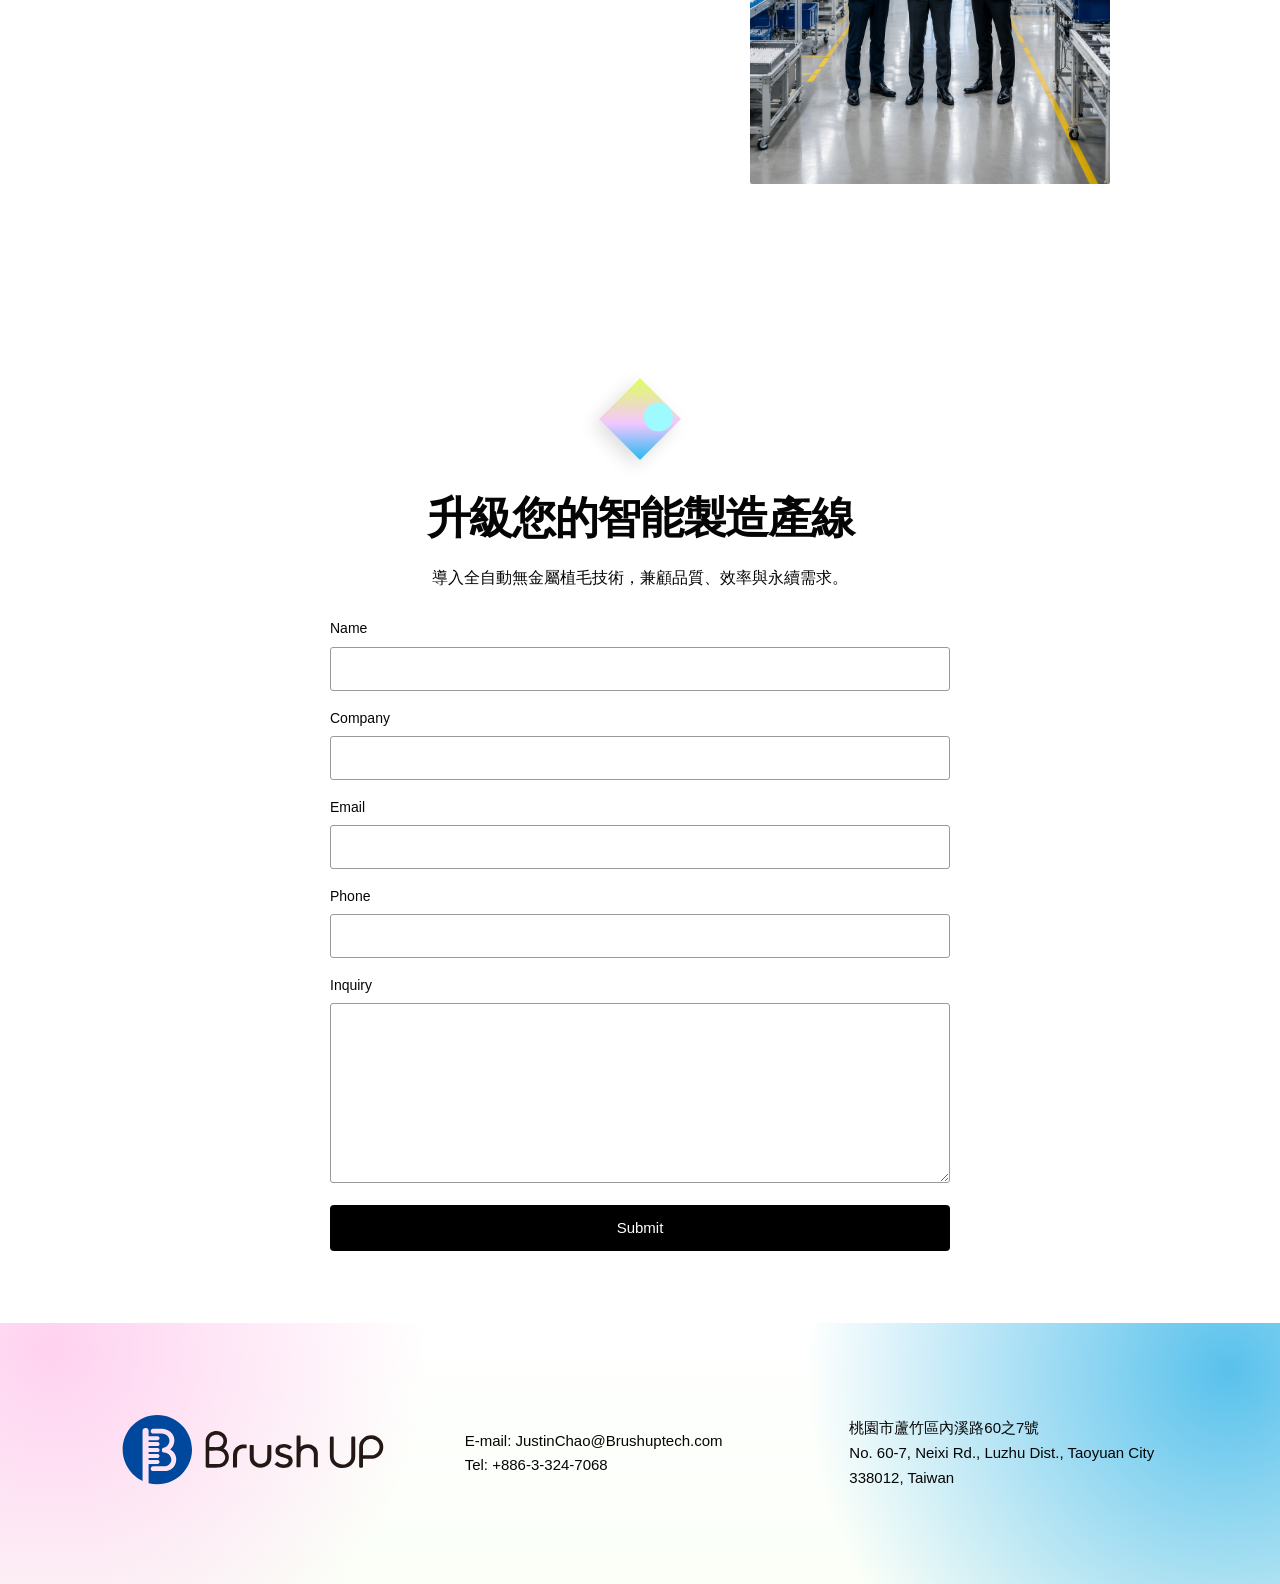
==== commit bf827602: "Update index.html" ====
--- a/index.html
+++ b/index.html
@@ -133,7 +133,7 @@
       <div class="diamond"></div>
       <h2>升級您的智能製造產線</h2>
       <p>導入全自動無金屬植毛技術，兼顧品質、效率與永續需求。</p>
-<form action="https://formspree.io/f/xdarogey" method="POST">
+<form action="https://formspree.io/f/mkolgznl" method="POST">
 
   <label>
     Name
--- a/style.css
+++ b/style.css
@@ -475,7 +475,7 @@
   padding:48px 80px;
   font-size:15px;
 }
-.footer img{width:124px}
+.footer img{width:100%}
 .footer address{
   font-style:normal;
   line-height:1.65;
